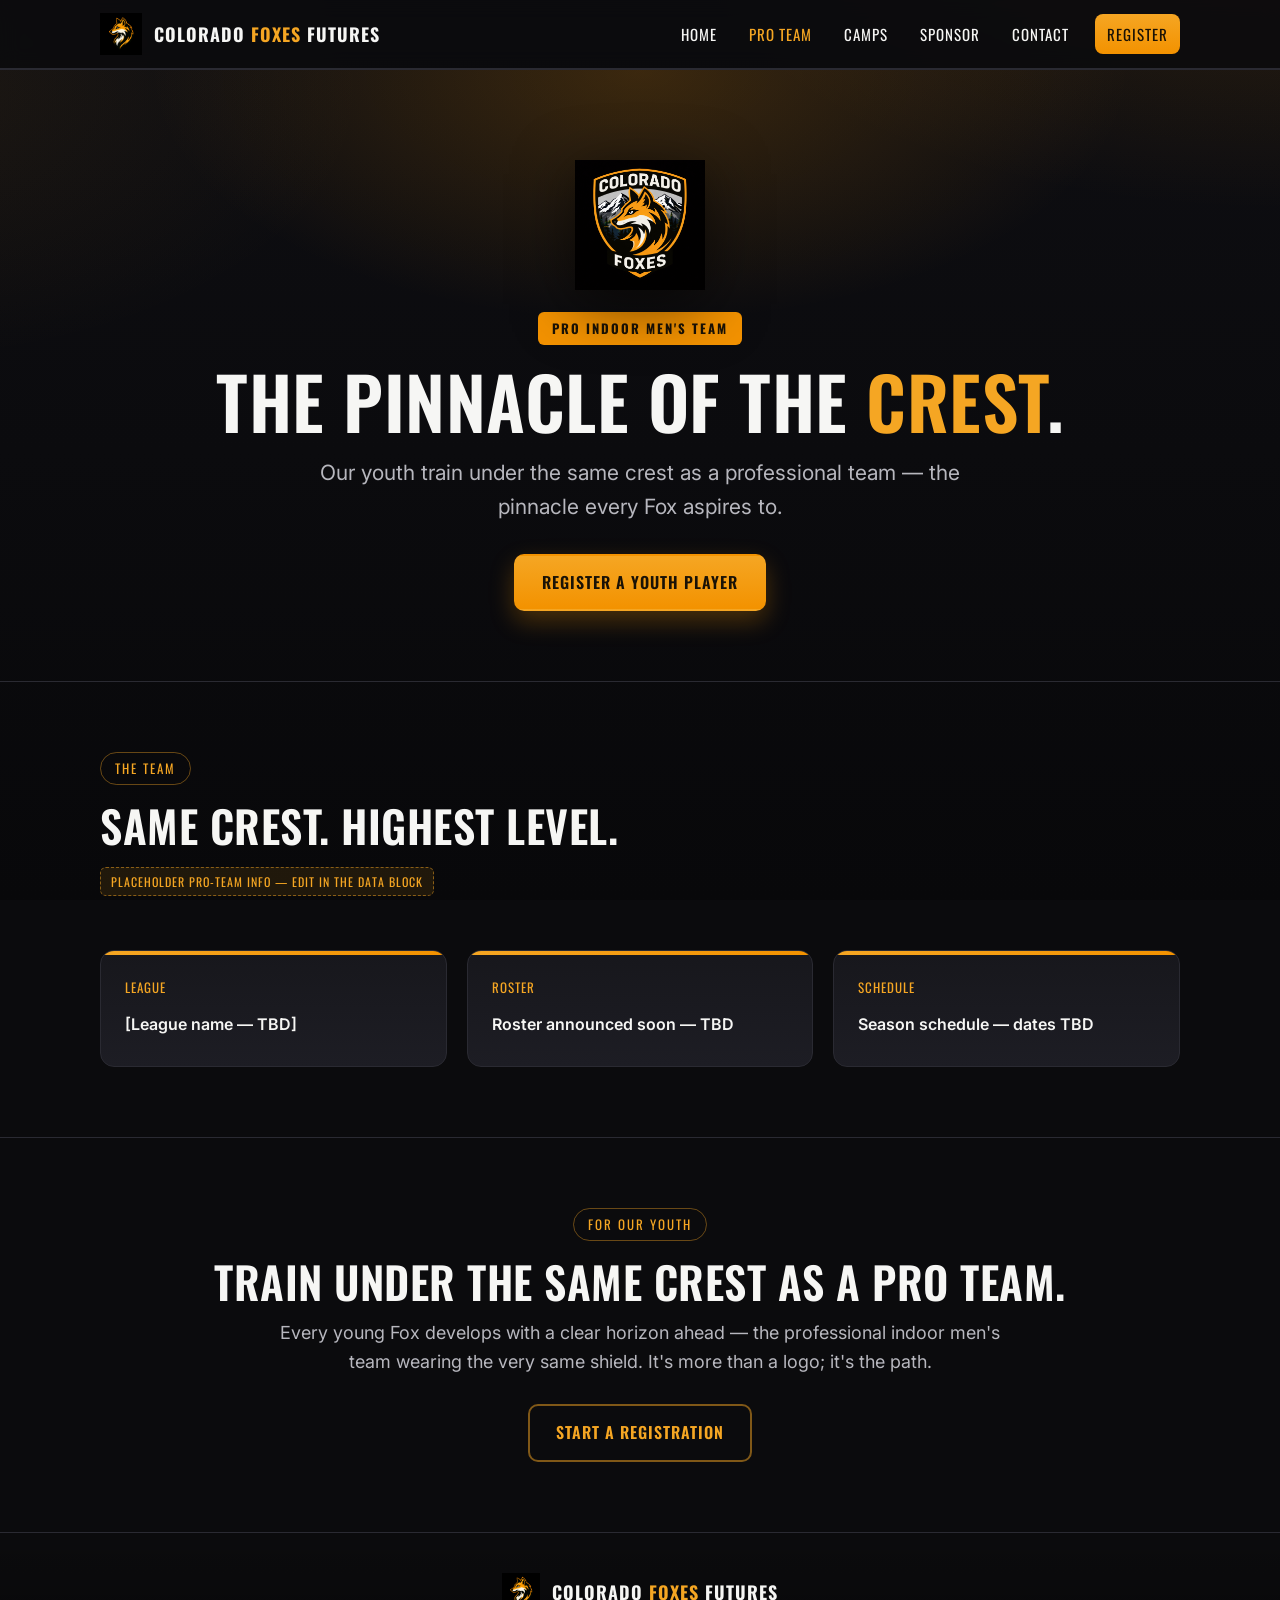
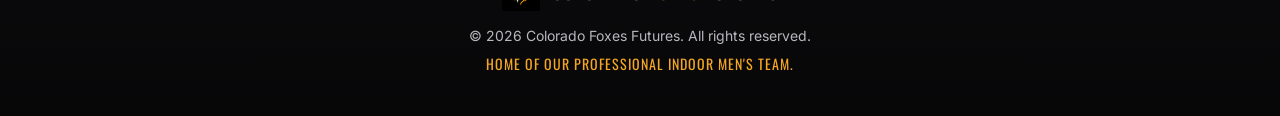
==== pro.html @ e1e017f7 "lots" ====
<!DOCTYPE html>
<html lang="en">
<head>
  <meta charset="UTF-8">
  <meta name="viewport" content="width=device-width, initial-scale=1.0">
  <title>Pro Indoor Team — Colorado Foxes Futures</title>
  <meta name="description" content="The Colorado Foxes professional indoor men's team — the pinnacle of the crest our youth players aspire to.">

  <link rel="preconnect" href="https://fonts.googleapis.com">
  <link rel="preconnect" href="https://fonts.gstatic.com" crossorigin>
  <link href="https://fonts.googleapis.com/css2?family=Oswald:wght@400;500;600;700&family=Inter:wght@400;500;600;700&display=swap" rel="stylesheet">

  <style>
    :root{
      --black:#0b0b0d; --near-black:#121216; --panel:#17171c; --panel-2:#1d1d24;
      --white:#f6f6f4; --muted:#b7b7be; --orange:#F5A623; --orange-deep:#F39200;
      --line:#2a2a32; --maxw:1120px; --radius:14px; --shadow:0 18px 50px rgba(0,0,0,.55);
    }
    *{box-sizing:border-box;}
    html{scroll-behavior:smooth;}
    body{
      margin:0;background:var(--black);color:var(--white);
      font-family:"Inter",system-ui,-apple-system,Segoe UI,Roboto,sans-serif;
      line-height:1.6;-webkit-font-smoothing:antialiased;
      background-image:
        radial-gradient(1000px 500px at 100% -10%, rgba(243,146,0,.14), transparent 60%),
        radial-gradient(900px 500px at -10% 10%, rgba(245,166,35,.07), transparent 55%),
        linear-gradient(180deg, #0e0e12, #08080a);
      background-attachment:fixed;
    }
    h1,h2,h3{font-family:"Oswald",Impact,sans-serif;font-weight:600;letter-spacing:.5px;
      line-height:1.05;text-transform:uppercase;margin:0;}
    a{color:var(--orange);text-decoration:none;}
    a:hover{text-decoration:underline;}
    img{max-width:100%;display:block;}
    .wrap{max-width:var(--maxw);margin:0 auto;padding:0 20px;}
    .eyebrow{display:inline-block;font-family:"Oswald",sans-serif;text-transform:uppercase;
      letter-spacing:2px;font-size:13px;color:var(--orange);border:1px solid rgba(245,166,35,.4);
      border-radius:999px;padding:5px 14px;margin-bottom:18px;}
    .lead{color:var(--muted);font-size:18px;max-width:760px;}
    .placeholder-note{display:inline-block;font-size:12px;letter-spacing:1px;text-transform:uppercase;
      color:var(--orange);background:rgba(245,166,35,.1);border:1px dashed rgba(245,166,35,.5);
      padding:4px 10px;border-radius:6px;margin-bottom:20px;font-family:"Oswald",sans-serif;}

    .btn{display:inline-block;cursor:pointer;font-family:"Oswald",sans-serif;text-transform:uppercase;
      letter-spacing:1px;font-weight:600;font-size:16px;padding:14px 26px;border-radius:10px;
      border:2px solid transparent;transition:transform .12s ease;}
    .btn-primary{background:linear-gradient(180deg,var(--orange),var(--orange-deep));color:#1a1206;
      box-shadow:0 10px 24px rgba(243,146,0,.28);}
    .btn-primary:hover{transform:translateY(-2px);text-decoration:none;}
    .btn-ghost{background:transparent;color:var(--orange);border:2px solid rgba(245,166,35,.5);}
    .btn-ghost:hover{background:rgba(245,166,35,.08);text-decoration:none;}

    /* NAV */
    header.nav{position:sticky;top:0;z-index:100;background:rgba(11,11,13,.86);
      backdrop-filter:blur(10px);border-bottom:1px solid var(--line);}
    .nav-inner{display:flex;align-items:center;justify-content:space-between;height:68px;}
    .brand{display:flex;align-items:center;gap:12px;min-width:0;}
    .brand img{height:42px;width:42px;object-fit:contain;}
    .brand .wordmark{font-family:"Oswald",sans-serif;text-transform:uppercase;font-weight:700;
      letter-spacing:1px;font-size:18px;color:var(--white);white-space:nowrap;}
    .brand .wordmark span{color:var(--orange);}
    nav.links{display:flex;align-items:center;gap:8px;}
    nav.links a{color:var(--white);font-family:"Oswald",sans-serif;text-transform:uppercase;
      letter-spacing:1px;font-size:15px;padding:8px 12px;border-radius:8px;}
    nav.links a:hover{color:var(--orange);text-decoration:none;background:rgba(255,255,255,.04);}
    nav.links a.active{color:var(--orange);}
    nav.links a.nav-cta{background:linear-gradient(180deg,var(--orange),var(--orange-deep));
      color:#1a1206;margin-left:6px;}
    nav.links a.nav-cta:hover{color:#1a1206;}
    .menu-btn{display:none;background:transparent;border:1px solid var(--line);color:var(--white);
      border-radius:8px;padding:8px 12px;cursor:pointer;font-size:20px;line-height:1;}
    @media (max-width:700px){
      nav.links{position:absolute;top:68px;left:0;right:0;flex-direction:column;align-items:stretch;
        gap:0;background:var(--near-black);border-bottom:1px solid var(--line);
        padding:8px 12px 16px;display:none;}
      nav.links.open{display:flex;}
      nav.links a{padding:14px 10px;border-bottom:1px solid var(--line);border-radius:0;}
      nav.links a.nav-cta{margin:10px 0 0;text-align:center;border-radius:8px;}
      .menu-btn{display:inline-block;}
      .brand .wordmark{font-size:16px;white-space:normal;}
    }

    /* HERO */
    .pro-hero{position:relative;text-align:center;padding:90px 0 70px;
      background-image:radial-gradient(700px 360px at 50% 0%, rgba(243,146,0,.2), transparent 70%);}
    .pro-hero .crest{width:130px;height:130px;object-fit:contain;margin:0 auto 22px;
      filter:drop-shadow(0 14px 30px rgba(0,0,0,.6));}
    .pro-flag{display:inline-block;background:var(--orange-deep);color:#1a1206;
      font-family:"Oswald",sans-serif;text-transform:uppercase;letter-spacing:2px;font-size:13px;
      font-weight:700;padding:6px 14px;border-radius:6px;margin-bottom:18px;}
    .pro-hero h1{font-size:clamp(36px,7vw,72px);}
    .pro-hero h1 .accent{color:var(--orange);}
    .pro-hero .tagline{color:var(--muted);font-size:clamp(17px,2.5vw,21px);max-width:680px;
      margin:18px auto 30px;}

    section{padding:70px 0;border-top:1px solid var(--line);}
    section h2{font-size:clamp(28px,5vw,44px);}

    .grid{display:grid;gap:20px;margin-top:34px;grid-template-columns:repeat(3,1fr);}
    @media (max-width:760px){.grid{grid-template-columns:1fr;}}
    .card{background:linear-gradient(180deg,var(--panel),var(--panel-2));border:1px solid var(--line);
      border-radius:var(--radius);padding:24px;position:relative;overflow:hidden;}
    .card::before{content:"";position:absolute;top:0;left:0;height:4px;width:100%;
      background:linear-gradient(90deg,var(--orange),var(--orange-deep));}
    .card .tag{display:inline-block;font-family:"Oswald",sans-serif;font-size:13px;letter-spacing:1px;
      text-transform:uppercase;color:var(--orange);margin-bottom:10px;}
    .card .meta{color:var(--white);font-weight:600;font-size:16px;margin:4px 0;}

    .aspire{text-align:center;}
    .aspire p{color:var(--muted);font-size:18px;max-width:740px;margin:14px auto 28px;}

    footer{border-top:1px solid var(--line);padding:40px 0;text-align:center;
      background:linear-gradient(180deg,transparent,rgba(0,0,0,.4));}
    footer .brand{justify-content:center;margin-bottom:14px;}
    footer .copy{color:var(--muted);font-size:14px;}
    footer .pro-line{color:var(--orange);font-size:14px;margin-top:6px;
      font-family:"Oswald",sans-serif;letter-spacing:1px;text-transform:uppercase;}
  </style>
</head>
<body>

  <!-- ============================== NAV ============================== -->
  <header class="nav">
    <div class="wrap nav-inner">
      <a class="brand" href="index.html" aria-label="Colorado Foxes Futures home">
        <img src="logo.png" alt="Colorado Foxes Futures logo">
        <span class="wordmark">Colorado <span>Foxes</span> Futures</span>
      </a>
      <button class="menu-btn" id="menuBtn" aria-label="Toggle menu" aria-expanded="false">&#9776;</button>
      <nav class="links" id="navLinks">
        <a href="index.html">Home</a>
        <a href="pro.html" class="active">Pro Team</a>
        <a href="index.html#camps">Camps</a>
        <a href="index.html#sponsors">Sponsor</a>
        <a href="index.html#contact">Contact</a>
        <a href="index.html#register" class="nav-cta">Register</a>
      </nav>
    </div>
  </header>

  <!-- ============================== HERO ============================== -->
  <section class="pro-hero">
    <div class="wrap">
      <img class="crest" src="logo2.png" alt="Colorado Foxes Futures crest — shield with mountains">
      <span class="pro-flag">Pro Indoor Men's Team</span>
      <h1 id="pro-name">The pinnacle of the <span class="accent">crest</span>.</h1>
      <p class="tagline" id="pro-tagline"></p>
      <a href="index.html#register" class="btn btn-primary">Register a Youth Player</a>
    </div>
  </section>

  <!-- ============================== PRO DETAILS ============================== -->
  <section>
    <div class="wrap">
      <span class="eyebrow">The Team</span>
      <h2>Same crest. Highest level.</h2>
      <div style="margin-top:18px;"><span class="placeholder-note">Placeholder pro-team info — edit in the data block</span></div>
      <div class="grid" id="pro-grid"></div>
    </div>
  </section>

  <!-- ============================== ASPIRATION ============================== -->
  <section class="aspire">
    <div class="wrap">
      <span class="eyebrow">For Our Youth</span>
      <h2>Train under the same crest as a pro team.</h2>
      <p>Every young Fox develops with a clear horizon ahead — the professional indoor men's team wearing the very same shield. It's more than a logo; it's the path.</p>
      <a href="index.html#register" class="btn btn-ghost">Start a Registration</a>
    </div>
  </section>

  <!-- ============================== FOOTER ============================== -->
  <footer>
    <div class="wrap">
      <div class="brand">
        <img src="logo.png" alt="Colorado Foxes Futures logo" style="height:38px;width:38px;object-fit:contain;">
        <span class="wordmark" style="font-family:Oswald,sans-serif;text-transform:uppercase;font-weight:700;letter-spacing:1px;color:var(--white);">Colorado <span style="color:var(--orange)">Foxes</span> Futures</span>
      </div>
      <div class="copy">© <span id="year"></span> Colorado Foxes Futures. All rights reserved.</div>
      <div class="pro-line">Home of our professional indoor men's team.</div>
    </div>
  </footer>

  <script>
  /* ================================================================
     ===== EDIT YOUR CONTENT HERE  (Pro Team page) =====
     Change the pro indoor men's team info here; the page renders from it.
     ================================================================ */
  const PRO = {
    name: "Colorado Foxes Pro Indoor",   // [Placeholder — edit me]
    tagline: "Our youth train under the same crest as a professional team — the pinnacle every Fox aspires to.",
    cards: [
      { label: "League",   value: "[League name — TBD]" },
      { label: "Roster",   value: "Roster announced soon — TBD" },
      { label: "Schedule", value: "Season schedule — dates TBD" }
    ]
  };
  /* ===== END EDIT YOUR CONTENT HERE ===== */

  (function(){
    document.getElementById("pro-tagline").textContent = PRO.tagline;
    document.getElementById("pro-grid").innerHTML = PRO.cards.map(c => `
      <div class="card">
        <span class="tag">${c.label}</span>
        <p class="meta">${c.value}</p>
      </div>
    `).join("");
    document.getElementById("year").textContent = new Date().getFullYear();

    // Mobile menu toggle
    const btn = document.getElementById("menuBtn");
    const links = document.getElementById("navLinks");
    btn.addEventListener("click", () => {
      const open = links.classList.toggle("open");
      btn.setAttribute("aria-expanded", open ? "true" : "false");
    });
    links.addEventListener("click", (e) => {
      if (e.target.tagName === "A") { links.classList.remove("open"); btn.setAttribute("aria-expanded","false"); }
    });
  })();
  </script>
</body>
</html>
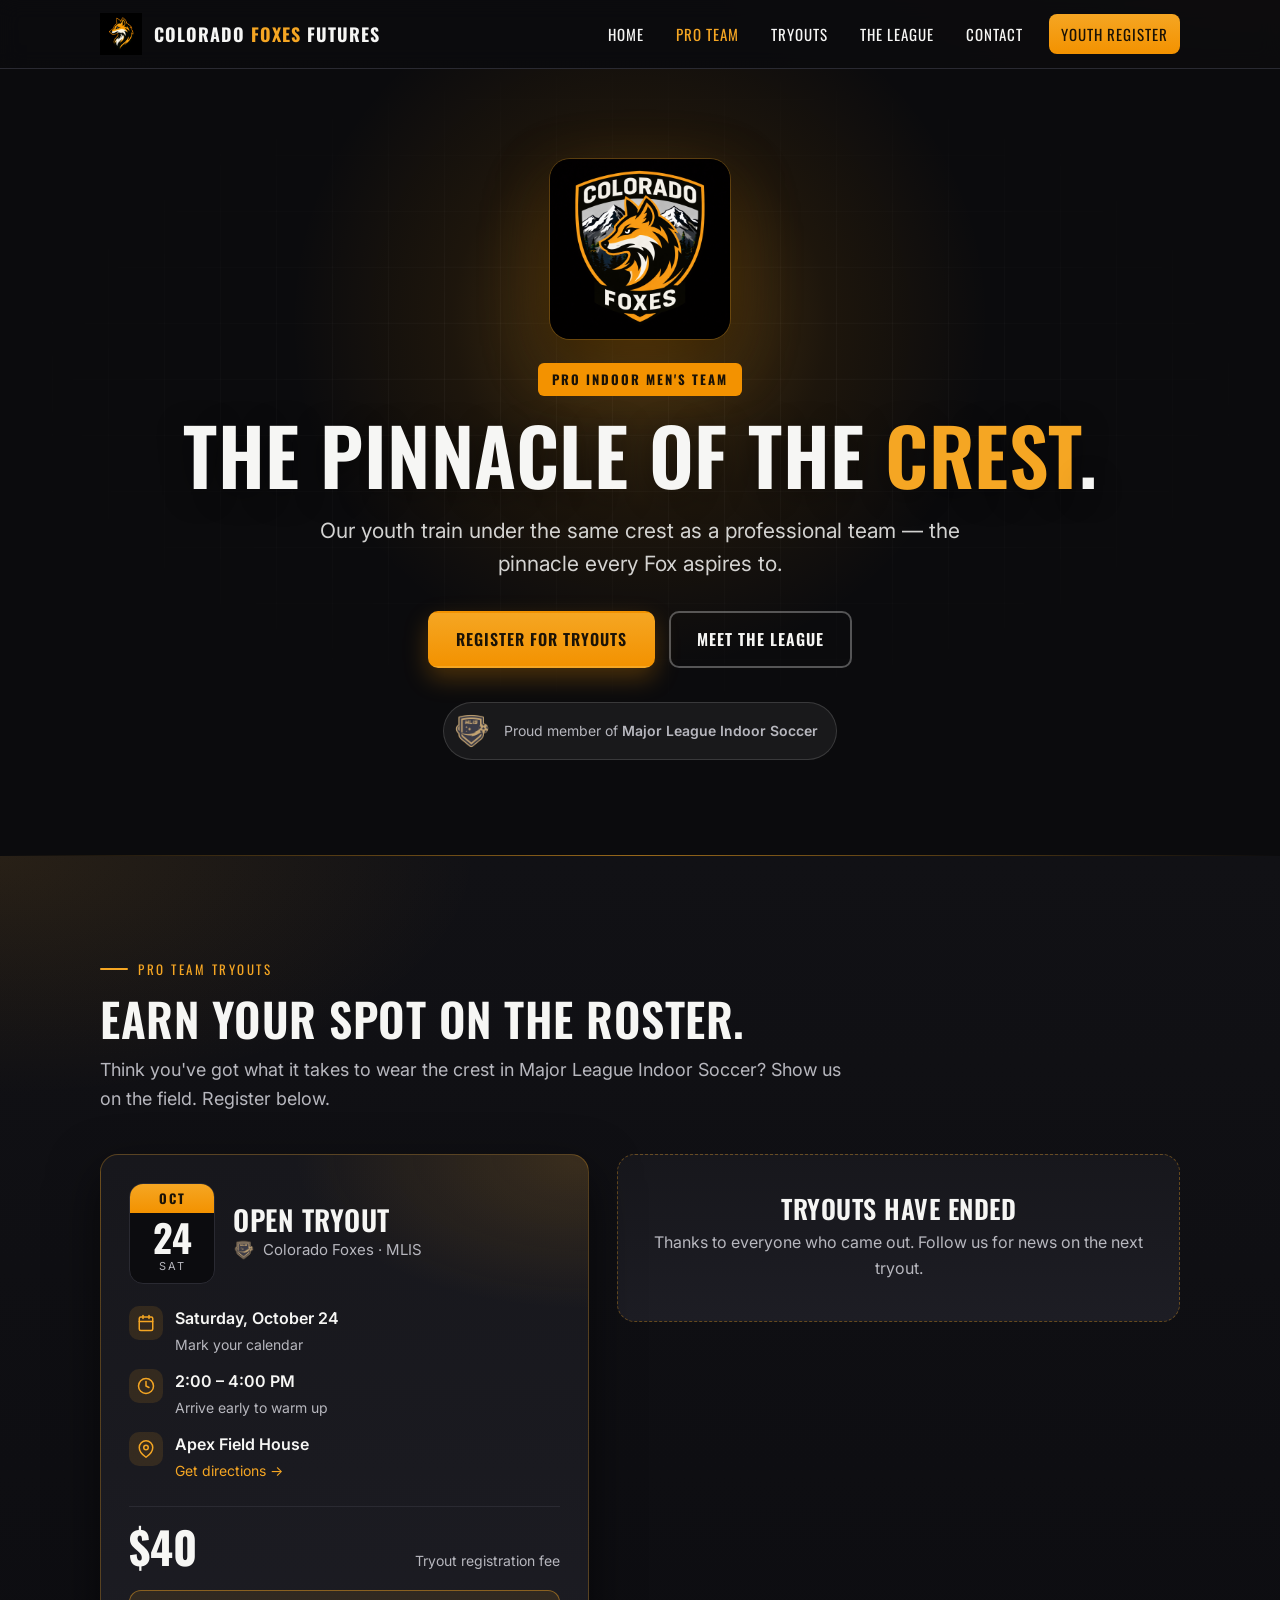
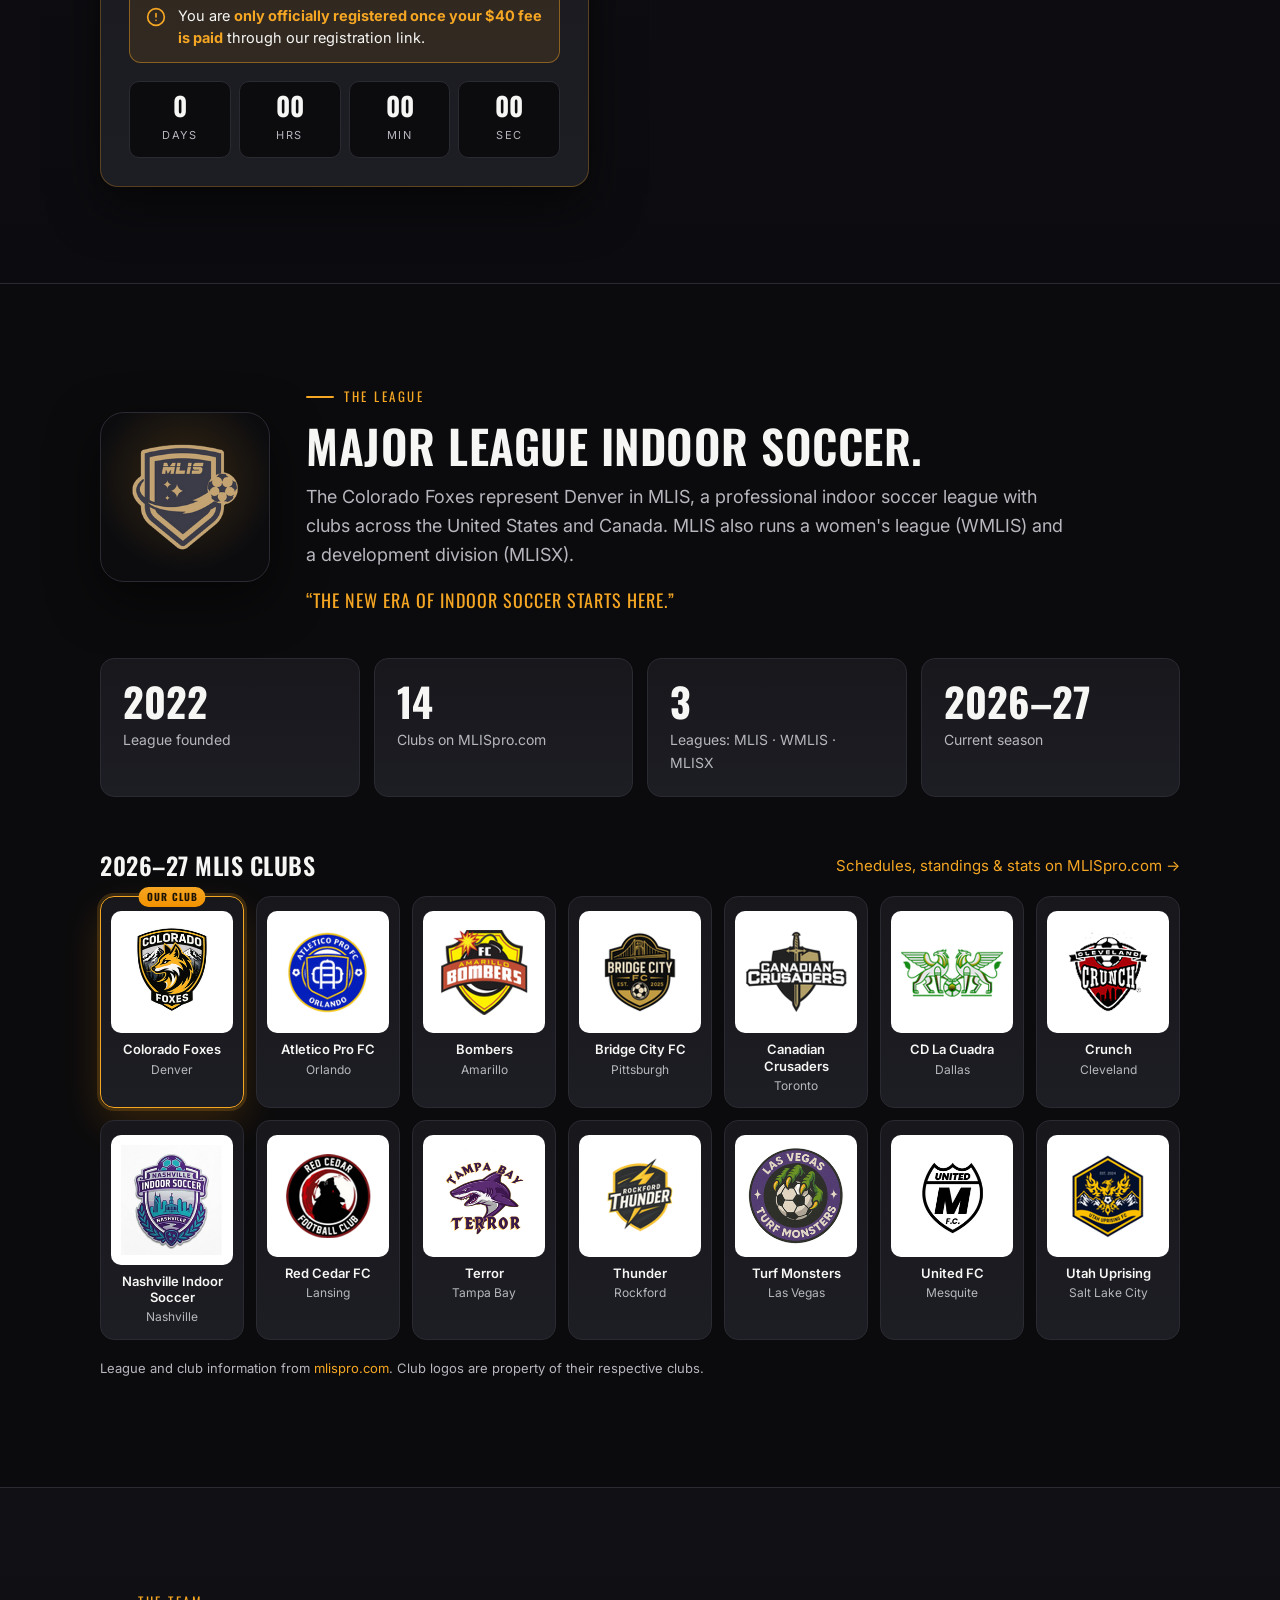
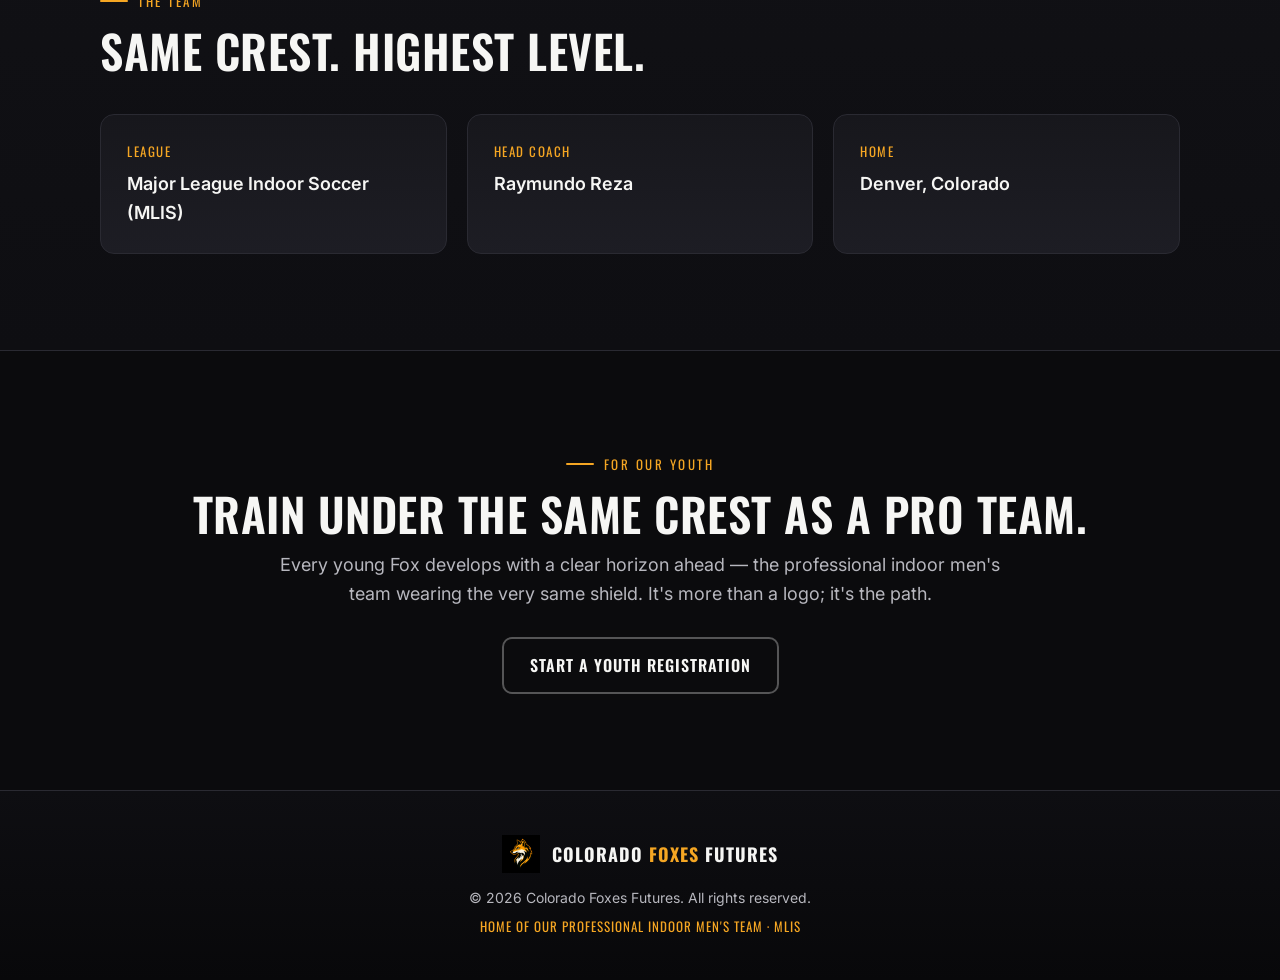
==== commit c30de2cc: "updates" ====
--- a/pro.html
+++ b/pro.html
@@ -4,11 +4,14 @@
   <meta charset="UTF-8">
   <meta name="viewport" content="width=device-width, initial-scale=1.0">
   <title>Pro Indoor Team — Colorado Foxes Futures</title>
-  <meta name="description" content="The Colorado Foxes professional indoor men's team — the pinnacle of the crest our youth players aspire to.">
+  <meta name="description" content="The Colorado Foxes professional indoor men's team, competing in Major League Indoor Soccer (MLIS). Register for pro team tryouts.">
 
   <link rel="preconnect" href="https://fonts.googleapis.com">
   <link rel="preconnect" href="https://fonts.gstatic.com" crossorigin>
   <link href="https://fonts.googleapis.com/css2?family=Oswald:wght@400;500;600;700&family=Inter:wght@400;500;600;700&display=swap" rel="stylesheet">
+
+  <!-- Lets the CSS know JS is on (scroll-in animations only hide content when it is) -->
+  <script>document.documentElement.classList.add("js");</script>
 
   <style>
     :root{
@@ -23,8 +26,7 @@
       font-family:"Inter",system-ui,-apple-system,Segoe UI,Roboto,sans-serif;
       line-height:1.6;-webkit-font-smoothing:antialiased;
       background-image:
-        radial-gradient(1000px 500px at 100% -10%, rgba(243,146,0,.14), transparent 60%),
-        radial-gradient(900px 500px at -10% 10%, rgba(245,166,35,.07), transparent 55%),
+        radial-gradient(1000px 500px at 100% -10%, rgba(243,146,0,.10), transparent 60%),
         linear-gradient(180deg, #0e0e12, #08080a);
       background-attachment:fixed;
     }
@@ -34,24 +36,38 @@
     a:hover{text-decoration:underline;}
     img{max-width:100%;display:block;}
     .wrap{max-width:var(--maxw);margin:0 auto;padding:0 20px;}
-    .eyebrow{display:inline-block;font-family:"Oswald",sans-serif;text-transform:uppercase;
-      letter-spacing:2px;font-size:13px;color:var(--orange);border:1px solid rgba(245,166,35,.4);
-      border-radius:999px;padding:5px 14px;margin-bottom:18px;}
-    .lead{color:var(--muted);font-size:18px;max-width:760px;}
-    .placeholder-note{display:inline-block;font-size:12px;letter-spacing:1px;text-transform:uppercase;
-      color:var(--orange);background:rgba(245,166,35,.1);border:1px dashed rgba(245,166,35,.5);
-      padding:4px 10px;border-radius:6px;margin-bottom:20px;font-family:"Oswald",sans-serif;}
+
+    /* Section label (short orange rule + small caps text) */
+    .eyebrow{display:inline-flex;align-items:center;gap:10px;font-family:"Oswald",sans-serif;
+      text-transform:uppercase;letter-spacing:2.5px;font-size:13px;color:var(--orange);margin-bottom:14px;}
+    .eyebrow::before{content:"";width:28px;height:2px;border-radius:2px;background:var(--orange);}
+    .lead{color:var(--muted);font-size:18px;max-width:760px;margin:14px 0 0;}
 
     .btn{display:inline-block;cursor:pointer;font-family:"Oswald",sans-serif;text-transform:uppercase;
       letter-spacing:1px;font-weight:600;font-size:16px;padding:14px 26px;border-radius:10px;
-      border:2px solid transparent;transition:transform .12s ease;}
+      border:2px solid transparent;transition:transform .12s ease, background .15s ease;text-align:center;}
     .btn-primary{background:linear-gradient(180deg,var(--orange),var(--orange-deep));color:#1a1206;
       box-shadow:0 10px 24px rgba(243,146,0,.28);}
     .btn-primary:hover{transform:translateY(-2px);text-decoration:none;}
-    .btn-ghost{background:transparent;color:var(--orange);border:2px solid rgba(245,166,35,.5);}
-    .btn-ghost:hover{background:rgba(245,166,35,.08);text-decoration:none;}
-
-    /* NAV */
+    .btn-ghost{background:transparent;color:var(--white);border:2px solid rgba(255,255,255,.3);}
+    .btn-ghost:hover{background:rgba(255,255,255,.06);text-decoration:none;}
+
+    section{padding:96px 0;}
+    section h2{font-size:clamp(28px,5vw,46px);}
+    .section-alt{background:linear-gradient(180deg,#111115,#0e0e12);
+      border-top:1px solid var(--line);border-bottom:1px solid var(--line);}
+
+    /* Scroll-in reveal */
+    .js .reveal{opacity:0;transform:translateY(26px);transition:opacity .7s ease, transform .7s ease;}
+    .js .reveal.in{opacity:1;transform:none;}
+    @media (prefers-reduced-motion:reduce){
+      .js .reveal{opacity:1;transform:none;transition:none;}
+      html{scroll-behavior:auto;}
+    }
+
+    /* ============================================================
+       NAV
+       ============================================================ */
     header.nav{position:sticky;top:0;z-index:100;background:rgba(11,11,13,.86);
       backdrop-filter:blur(10px);border-bottom:1px solid var(--line);}
     .nav-inner{display:flex;align-items:center;justify-content:space-between;height:68px;}
@@ -70,7 +86,7 @@
     nav.links a.nav-cta:hover{color:#1a1206;}
     .menu-btn{display:none;background:transparent;border:1px solid var(--line);color:var(--white);
       border-radius:8px;padding:8px 12px;cursor:pointer;font-size:20px;line-height:1;}
-    @media (max-width:700px){
+    @media (max-width:880px){
       nav.links{position:absolute;top:68px;left:0;right:0;flex-direction:column;align-items:stretch;
         gap:0;background:var(--near-black);border-bottom:1px solid var(--line);
         padding:8px 12px 16px;display:none;}
@@ -81,41 +97,275 @@
       .brand .wordmark{font-size:16px;white-space:normal;}
     }
 
-    /* HERO */
-    .pro-hero{position:relative;text-align:center;padding:90px 0 70px;
-      background-image:radial-gradient(700px 360px at 50% 0%, rgba(243,146,0,.2), transparent 70%);}
-    .pro-hero .crest{width:130px;height:130px;object-fit:contain;margin:0 auto 22px;
-      filter:drop-shadow(0 14px 30px rgba(0,0,0,.6));}
+    /* ============================================================
+       HERO (black, crest + glow, MLIS badge)
+       ============================================================ */
+    .pro-hero{position:relative;overflow:hidden;text-align:center;padding:90px 0 96px;background:var(--black);}
+    .pro-hero::before{
+      content:"";position:absolute;inset:0;pointer-events:none;
+      background-image:
+        linear-gradient(rgba(255,255,255,.035) 1px, transparent 1px),
+        linear-gradient(90deg, rgba(255,255,255,.035) 1px, transparent 1px);
+      background-size:56px 56px;background-position:center;
+      -webkit-mask-image:radial-gradient(ellipse 70% 60% at 50% 40%, #000 20%, transparent 75%);
+              mask-image:radial-gradient(ellipse 70% 60% at 50% 40%, #000 20%, transparent 75%);
+    }
+    .pro-hero::after{
+      content:"";position:absolute;left:0;right:0;bottom:0;height:1px;
+      background:linear-gradient(90deg,transparent,rgba(245,166,35,.6),transparent);
+    }
+    .pro-hero .glow{
+      position:absolute;left:50%;top:32%;width:min(760px,120vw);aspect-ratio:1;transform:translate(-50%,-50%);
+      background:radial-gradient(circle, rgba(245,166,35,.28) 0%, rgba(243,146,0,.08) 35%, transparent 65%);
+      pointer-events:none;animation:glow 6s ease-in-out infinite;
+    }
+    @keyframes glow{0%,100%{opacity:.75;}50%{opacity:1;}}
+    .pro-hero .wrap{position:relative;z-index:1;}
+    .pro-hero .crest{
+      width:clamp(130px,18vw,180px);height:auto;margin:0 auto 24px;border-radius:20px;
+      box-shadow:0 0 0 1px rgba(245,166,35,.25), 0 24px 70px rgba(243,146,0,.25), 0 20px 50px rgba(0,0,0,.7);
+      animation:float 7s ease-in-out infinite;
+    }
+    @keyframes float{0%,100%{transform:translateY(0);}50%{transform:translateY(-8px);}}
     .pro-flag{display:inline-block;background:var(--orange-deep);color:#1a1206;
       font-family:"Oswald",sans-serif;text-transform:uppercase;letter-spacing:2px;font-size:13px;
       font-weight:700;padding:6px 14px;border-radius:6px;margin-bottom:18px;}
-    .pro-hero h1{font-size:clamp(36px,7vw,72px);}
+    .pro-hero h1{font-size:clamp(38px,7vw,78px);text-shadow:0 6px 30px rgba(0,0,0,.45);}
     .pro-hero h1 .accent{color:var(--orange);}
-    .pro-hero .tagline{color:var(--muted);font-size:clamp(17px,2.5vw,21px);max-width:680px;
-      margin:18px auto 30px;}
-
-    section{padding:70px 0;border-top:1px solid var(--line);}
-    section h2{font-size:clamp(28px,5vw,44px);}
-
-    .grid{display:grid;gap:20px;margin-top:34px;grid-template-columns:repeat(3,1fr);}
+    .pro-hero .tagline{color:rgba(246,246,244,.85);font-size:clamp(17px,2.5vw,21px);max-width:680px;margin:18px auto 30px;}
+    .hero-cta{display:flex;gap:14px;justify-content:center;flex-wrap:wrap;}
+    .league-badge{
+      display:inline-flex;align-items:center;gap:12px;margin-top:34px;
+      padding:8px 18px 8px 8px;border-radius:999px;
+      background:rgba(255,255,255,.06);border:1px solid rgba(255,255,255,.14);color:var(--white);font-size:14px;
+    }
+    .league-badge:hover{text-decoration:none;border-color:rgba(245,166,35,.5);}
+    .league-badge img{width:40px;height:40px;object-fit:contain;}
+    .league-badge b{font-weight:600;}
+    .league-badge span{color:var(--muted);}
+    @media (prefers-reduced-motion:reduce){.pro-hero .glow,.pro-hero .crest{animation:none;}}
+
+    /* ============================================================
+       PRO TEAM TRYOUTS
+       ============================================================ */
+    #tryouts{
+      position:relative;overflow:hidden;
+      background:
+        radial-gradient(800px 400px at 0% 0%, rgba(245,166,35,.10), transparent 60%),
+        linear-gradient(180deg,#111115,#0c0c10);
+      border-bottom:1px solid var(--line);
+    }
+    .tryout-grid{display:grid;grid-template-columns:1fr 1.15fr;gap:28px;margin-top:40px;align-items:start;}
+    @media (max-width:900px){.tryout-grid{grid-template-columns:1fr;}}
+
+    /* Event info panel */
+    .event{
+      position:sticky;top:92px;
+      border-radius:18px;border:1px solid rgba(245,166,35,.28);padding:28px;
+      background:
+        radial-gradient(420px 220px at 100% 0%, rgba(245,166,35,.16), transparent 70%),
+        linear-gradient(180deg,var(--panel),var(--panel-2));
+      box-shadow:var(--shadow);
+    }
+    @media (max-width:900px){.event{position:static;}}
+    .event-top{display:flex;gap:18px;align-items:center;margin-bottom:22px;}
+    .date-tile{flex:0 0 auto;width:86px;border-radius:14px;overflow:hidden;text-align:center;
+      background:#0c0c0f;border:1px solid var(--line);}
+    .date-tile .m{display:block;background:linear-gradient(180deg,var(--orange),var(--orange-deep));color:#1a1206;
+      font-family:"Oswald",sans-serif;font-weight:700;letter-spacing:2px;font-size:13px;padding:4px 0;}
+    .date-tile .d{display:block;font-family:"Oswald",sans-serif;font-weight:700;font-size:38px;line-height:1.1;padding-top:4px;}
+    .date-tile .w{display:block;font-size:11px;color:var(--muted);letter-spacing:2px;text-transform:uppercase;padding-bottom:7px;}
+    .event-top h3{font-size:28px;}
+    .event-top p{margin:4px 0 0;color:var(--muted);font-size:15px;display:flex;align-items:center;gap:8px;}
+    .event-top p img{width:22px;height:22px;object-fit:contain;}
+    .event-list{list-style:none;margin:0;padding:0;display:grid;gap:12px;}
+    .event-list li{display:flex;gap:12px;align-items:flex-start;font-size:16px;}
+    .event-list .ic{flex:0 0 auto;width:34px;height:34px;border-radius:10px;display:flex;align-items:center;justify-content:center;
+      background:rgba(245,166,35,.12);color:var(--orange);}
+    .ic svg, .notice svg{width:18px;height:18px;fill:none;stroke:currentColor;stroke-width:2;stroke-linecap:round;stroke-linejoin:round;}
+    .event-list b{display:block;color:var(--white);font-weight:600;}
+    .event-list span{color:var(--muted);font-size:14px;}
+    .event-list a{font-size:14px;}
+    .event-price{display:flex;align-items:baseline;justify-content:space-between;gap:10px;
+      margin:22px 0 0;padding:18px 0 0;border-top:1px solid var(--line);}
+    .event-price .amt{font-family:"Oswald",sans-serif;font-weight:700;font-size:44px;line-height:1;}
+    .event-price small{color:var(--muted);font-size:14px;}
+
+    /* "Only registered once paid" notice */
+    .notice{
+      display:flex;gap:12px;align-items:flex-start;margin-top:18px;
+      padding:14px 16px;border-radius:12px;font-size:14.5px;line-height:1.5;color:var(--white);
+      background:rgba(245,166,35,.10);border:1px solid rgba(245,166,35,.45);
+    }
+    .notice svg{flex:0 0 auto;color:var(--orange);margin-top:2px;width:20px;height:20px;}
+    .notice b{color:var(--orange);}
+
+    /* Countdown */
+    .countdown{display:grid;grid-template-columns:repeat(4,1fr);gap:8px;margin-top:18px;}
+    .countdown div{text-align:center;padding:10px 4px;border-radius:10px;background:#0c0c0f;border:1px solid var(--line);}
+    .countdown b{display:block;font-family:"Oswald",sans-serif;font-size:26px;line-height:1.1;font-variant-numeric:tabular-nums;}
+    .countdown span{font-size:11px;letter-spacing:1.5px;text-transform:uppercase;color:var(--muted);}
+
+    /* Form panel */
+    .form-wrap{background:linear-gradient(180deg,var(--panel),var(--panel-2));
+      border:1px solid var(--line);border-radius:18px;padding:30px;box-shadow:var(--shadow);}
+    .form-wrap h3{font-size:24px;margin-bottom:14px;}
+    .steps{display:grid;grid-template-columns:1fr 1fr;gap:10px;margin:0 0 24px;padding:0;list-style:none;}
+    .steps li{display:flex;gap:10px;align-items:center;padding:10px 12px;border-radius:12px;
+      background:#0c0c0f;border:1px solid var(--line);font-size:14px;color:var(--muted);line-height:1.35;}
+    .steps li b{color:var(--white);display:block;font-weight:600;}
+    .steps .n{flex:0 0 auto;width:28px;height:28px;border-radius:50%;display:flex;align-items:center;justify-content:center;
+      font-family:"Oswald",sans-serif;font-weight:700;font-size:14px;color:#1a1206;
+      background:linear-gradient(180deg,var(--orange),var(--orange-deep));}
+    @media (max-width:460px){.steps{grid-template-columns:1fr;}}
+    .field{margin-bottom:18px;}
+    .field label{display:block;font-weight:600;font-size:14px;color:var(--white);margin-bottom:7px;}
+    .field .req{color:var(--orange);}
+    .field input,.field select,.field textarea{width:100%;background:#0c0c0f;color:var(--white);
+      border:1px solid var(--line);border-radius:10px;padding:13px 14px;font-size:16px;font-family:inherit;}
+    .field input:focus,.field select:focus,.field textarea:focus{outline:none;border-color:var(--orange);box-shadow:0 0 0 3px rgba(245,166,35,.18);}
+    .field textarea{min-height:100px;resize:vertical;}
+    .row{display:grid;grid-template-columns:1fr 1fr;gap:18px;}
+    @media (max-width:560px){.row{grid-template-columns:1fr;}}
+    .form-note{color:var(--muted);font-size:14px;margin-top:10px;}
+
+    /* Position picker (pill radios) */
+    .pills{display:flex;flex-wrap:wrap;gap:8px;}
+    .pill{position:relative;cursor:pointer;}
+    .pill input{position:absolute;inset:0;opacity:0;margin:0;cursor:pointer;}
+    .pill span{display:block;padding:10px 16px;border-radius:999px;font-size:15px;font-weight:500;
+      background:#0c0c0f;border:1px solid var(--line);color:var(--muted);
+      transition:border-color .15s ease, color .15s ease, background .15s ease;}
+    .pill:hover span{border-color:rgba(245,166,35,.5);color:var(--white);}
+    .pill input:checked + span{border-color:var(--orange);background:rgba(245,166,35,.12);color:var(--white);}
+    .pill input:focus-visible + span{box-shadow:0 0 0 3px rgba(245,166,35,.25);}
+
+    /* Liability waiver */
+    .waiver-box{max-height:170px;overflow-y:auto;-webkit-overflow-scrolling:touch;
+      background:#0c0c0f;border:1px solid var(--line);border-radius:10px;
+      padding:14px 16px;margin-bottom:14px;font-size:13.5px;line-height:1.6;color:var(--muted);}
+    .waiver-box h4{font-family:"Oswald",sans-serif;text-transform:uppercase;letter-spacing:1px;
+      color:var(--white);font-size:15px;margin:0 0 8px;}
+    .waiver-box p{margin:0 0 10px;}
+    .waiver-box p:last-child{margin-bottom:0;}
+    .waiver-box strong{color:var(--white);}
+    .waiver-check{display:flex;align-items:flex-start;gap:10px;}
+    .waiver-check input{width:20px;height:20px;margin:2px 0 0;flex:0 0 auto;cursor:pointer;accent-color:var(--orange);}
+    .waiver-check label{font-weight:400;font-size:14px;line-height:1.5;color:var(--white);margin:0;cursor:pointer;}
+
+    /* Tryouts closed state (after the event) */
+    .tryout-closed{text-align:center;padding:40px 24px;border-radius:18px;border:1px dashed rgba(245,166,35,.35);
+      background:linear-gradient(180deg,var(--panel),var(--panel-2));}
+    .tryout-closed h3{font-size:26px;margin-bottom:8px;}
+    .tryout-closed p{color:var(--muted);margin:0;}
+
+    /* ============================================================
+       THE LEAGUE (MLIS)
+       ============================================================ */
+    .league-head{display:grid;grid-template-columns:auto 1fr;gap:36px;align-items:center;}
+    @media (max-width:760px){.league-head{grid-template-columns:1fr;gap:20px;}}
+    .league-logo{
+      width:170px;height:170px;border-radius:24px;display:flex;align-items:center;justify-content:center;
+      background:radial-gradient(circle at 50% 40%, rgba(245,166,35,.18), transparent 70%), #0c0c0f;
+      border:1px solid var(--line);box-shadow:var(--shadow);
+    }
+    .league-logo img{width:130px;height:130px;object-fit:contain;}
+    .league-quote{font-family:"Oswald",sans-serif;text-transform:uppercase;color:var(--orange);
+      letter-spacing:1px;font-size:18px;margin-top:16px;}
+    .stats{display:grid;grid-template-columns:repeat(4,1fr);gap:14px;margin-top:44px;}
+    @media (max-width:760px){.stats{grid-template-columns:repeat(2,1fr);}}
+    .stat{padding:22px;border-radius:var(--radius);border:1px solid var(--line);
+      background:linear-gradient(180deg,var(--panel),var(--panel-2));}
+    .stat b{display:block;font-family:"Oswald",sans-serif;font-weight:700;font-size:40px;line-height:1;color:var(--white);}
+    .stat span{display:block;margin-top:8px;color:var(--muted);font-size:14px;}
+
+    .clubs-title{display:flex;justify-content:space-between;align-items:flex-end;gap:16px;flex-wrap:wrap;margin:56px 0 18px;}
+    .clubs-title h3{font-size:24px;}
+    .clubs-title a{font-size:15px;}
+    .clubs{display:grid;grid-template-columns:repeat(7,1fr);gap:12px;}
+    @media (max-width:1000px){.clubs{grid-template-columns:repeat(5,1fr);}}
+    @media (max-width:700px){.clubs{grid-template-columns:repeat(3,1fr);}}
+    @media (max-width:420px){.clubs{grid-template-columns:repeat(2,1fr);}}
+    .club{
+      position:relative;display:flex;flex-direction:column;align-items:center;text-align:center;gap:8px;
+      padding:14px 10px 12px;border-radius:14px;border:1px solid var(--line);
+      background:linear-gradient(180deg,var(--panel),var(--panel-2));
+      transition:transform .2s ease, border-color .2s ease;
+    }
+    .club:hover{transform:translateY(-3px);border-color:rgba(255,255,255,.2);}
+    .club .logo{width:100%;aspect-ratio:1;border-radius:10px;background:#fff;display:flex;align-items:center;justify-content:center;padding:10px;}
+    .club .logo img{width:100%;height:100%;object-fit:contain;}
+    .club b{font-size:13px;font-weight:600;line-height:1.25;color:var(--white);}
+    .club span{font-size:12px;color:var(--muted);margin-top:-6px;}
+    .club.us{border-color:var(--orange);box-shadow:0 0 0 3px rgba(245,166,35,.18), 0 16px 40px rgba(243,146,0,.18);}
+    .club.us::after{
+      content:"Our club";position:absolute;top:-10px;left:50%;transform:translateX(-50%);
+      font-family:"Oswald",sans-serif;text-transform:uppercase;letter-spacing:1px;font-size:10px;font-weight:700;
+      color:#1a1206;background:linear-gradient(180deg,var(--orange),var(--orange-deep));padding:2px 8px;border-radius:999px;white-space:nowrap;
+    }
+    .league-source{color:var(--muted);font-size:13px;margin-top:18px;}
+
+    /* ============================================================
+       THE TEAM
+       ============================================================ */
+    .grid{display:grid;gap:20px;margin-top:40px;grid-template-columns:repeat(3,1fr);}
     @media (max-width:760px){.grid{grid-template-columns:1fr;}}
     .card{background:linear-gradient(180deg,var(--panel),var(--panel-2));border:1px solid var(--line);
-      border-radius:var(--radius);padding:24px;position:relative;overflow:hidden;}
-    .card::before{content:"";position:absolute;top:0;left:0;height:4px;width:100%;
-      background:linear-gradient(90deg,var(--orange),var(--orange-deep));}
-    .card .tag{display:inline-block;font-family:"Oswald",sans-serif;font-size:13px;letter-spacing:1px;
-      text-transform:uppercase;color:var(--orange);margin-bottom:10px;}
-    .card .meta{color:var(--white);font-weight:600;font-size:16px;margin:4px 0;}
+      border-radius:var(--radius);padding:26px;}
+    .card .tag{display:block;font-family:"Oswald",sans-serif;font-size:13px;letter-spacing:1.5px;
+      text-transform:uppercase;color:var(--orange);margin-bottom:8px;}
+    .card .meta{color:var(--white);font-weight:600;font-size:18px;margin:0;}
 
     .aspire{text-align:center;}
+    .aspire .eyebrow{justify-content:center;}
     .aspire p{color:var(--muted);font-size:18px;max-width:740px;margin:14px auto 28px;}
 
-    footer{border-top:1px solid var(--line);padding:40px 0;text-align:center;
-      background:linear-gradient(180deg,transparent,rgba(0,0,0,.4));}
+    /* ============================================================
+       PAY-TO-FINISH MODAL
+       ============================================================ */
+    .modal-overlay{position:fixed;inset:0;z-index:200;display:none;align-items:center;justify-content:center;
+      padding:20px;overflow-y:auto;background:rgba(0,0,0,.72);backdrop-filter:blur(4px);}
+    .modal-overlay.open{display:flex;}
+    .modal{background:linear-gradient(180deg,var(--panel),var(--panel-2));border:1px solid var(--line);
+      border-top:4px solid var(--orange);border-radius:var(--radius);max-width:460px;width:100%;margin:auto;
+      padding:32px 28px;text-align:center;box-shadow:var(--shadow);position:relative;}
+    .modal .step-tag{display:inline-block;font-family:"Oswald",sans-serif;text-transform:uppercase;letter-spacing:2px;
+      font-size:12px;color:var(--orange);margin-bottom:8px;}
+    .modal h3{font-size:28px;margin-bottom:12px;}
+    .modal p{color:var(--muted);font-size:16px;margin:0 0 18px;}
+    .modal .notice{text-align:left;margin:0 0 18px;}
+    .modal .modal-actions{display:flex;flex-direction:column;gap:10px;}
+    .modal .modal-actions .btn{width:100%;}
+    .modal .modal-close{position:absolute;top:8px;right:14px;background:transparent;border:none;
+      color:var(--muted);font-size:28px;cursor:pointer;line-height:1;}
+    .modal .modal-close:hover{color:var(--white);}
+    .modal .later{background:transparent;border:none;color:var(--muted);cursor:pointer;
+      font-size:13px;padding:8px;margin-top:4px;}
+    .modal .later:hover{color:var(--orange);text-decoration:underline;}
+    .modal .done-check{width:66px;height:66px;border-radius:50%;margin:0 auto 16px;
+      display:flex;align-items:center;justify-content:center;font-size:36px;font-weight:700;color:#1a1206;
+      background:linear-gradient(180deg,var(--orange),var(--orange-deep));box-shadow:0 10px 24px rgba(243,146,0,.3);}
+
+    /* ============================================================
+       FOOTER
+       ============================================================ */
+    footer{border-top:1px solid var(--line);padding:44px 0;text-align:center;
+      background:linear-gradient(180deg,#0e0e12,#08080a);}
     footer .brand{justify-content:center;margin-bottom:14px;}
     footer .copy{color:var(--muted);font-size:14px;}
-    footer .pro-line{color:var(--orange);font-size:14px;margin-top:6px;
+    footer .pro-line{color:var(--orange);font-size:13px;margin-top:6px;
       font-family:"Oswald",sans-serif;letter-spacing:1px;text-transform:uppercase;}
+
+    /* Mobile refinements */
+    @media (max-width:600px){
+      section{padding:64px 0;}
+      .pro-hero{padding:60px 0 64px;}
+      .event, .form-wrap{padding:22px 18px;}
+      .modal{padding:26px 20px;}
+      .league-logo{width:130px;height:130px;}
+      .league-logo img{width:100px;height:100px;}
+      .stat b{font-size:32px;}
+    }
   </style>
 </head>
 <body>
@@ -131,54 +381,260 @@
       <nav class="links" id="navLinks">
         <a href="index.html">Home</a>
         <a href="pro.html" class="active">Pro Team</a>
-        <a href="index.html#camps">Camps</a>
-        <a href="index.html#sponsors">Sponsor</a>
+        <a href="#tryouts">Tryouts</a>
+        <a href="#league">The League</a>
         <a href="index.html#contact">Contact</a>
-        <a href="index.html#register" class="nav-cta">Register</a>
+        <a href="index.html#register" class="nav-cta">Youth Register</a>
       </nav>
     </div>
   </header>
 
   <!-- ============================== HERO ============================== -->
   <section class="pro-hero">
+    <div class="glow" aria-hidden="true"></div>
     <div class="wrap">
-      <img class="crest" src="logo2.png" alt="Colorado Foxes Futures crest — shield with mountains">
+      <img class="crest" src="logo2.png" alt="Colorado Foxes crest — shield with mountains">
       <span class="pro-flag">Pro Indoor Men's Team</span>
-      <h1 id="pro-name">The pinnacle of the <span class="accent">crest</span>.</h1>
+      <h1>The pinnacle of the <span class="accent">crest</span>.</h1>
       <p class="tagline" id="pro-tagline"></p>
-      <a href="index.html#register" class="btn btn-primary">Register a Youth Player</a>
+      <div class="hero-cta">
+        <a href="#tryouts" class="btn btn-primary">Register for Tryouts</a>
+        <a href="#league" class="btn btn-ghost">Meet the League</a>
+      </div>
+      <a class="league-badge" href="#league">
+        <img src="mlis/mlis-league.png" alt="">
+        <span>Proud member of <b>Major League Indoor Soccer</b></span>
+      </a>
     </div>
   </section>
 
-  <!-- ============================== PRO DETAILS ============================== -->
-  <section>
+  <!-- ============================== PRO TEAM TRYOUTS ============================== -->
+  <section id="tryouts">
     <div class="wrap">
-      <span class="eyebrow">The Team</span>
-      <h2>Same crest. Highest level.</h2>
-      <div style="margin-top:18px;"><span class="placeholder-note">Placeholder pro-team info — edit in the data block</span></div>
-      <div class="grid" id="pro-grid"></div>
+      <div class="reveal">
+        <span class="eyebrow">Pro Team Tryouts</span>
+        <h2>Earn your spot on the roster.</h2>
+        <p class="lead">Think you've got what it takes to wear the crest in Major League Indoor Soccer? Show us on the field. Register below.</p>
+      </div>
+
+      <div class="tryout-grid">
+        <!-- Event details (filled from TRYOUT in the data block) -->
+        <aside class="event reveal" aria-label="Tryout details">
+          <div class="event-top">
+            <div class="date-tile" aria-hidden="true">
+              <span class="m" id="t-month"></span>
+              <span class="d" id="t-day"></span>
+              <span class="w" id="t-weekday"></span>
+            </div>
+            <div>
+              <h3>Open Tryout</h3>
+              <p><img src="mlis/mlis-league.png" alt="">Colorado Foxes · MLIS</p>
+            </div>
+          </div>
+          <ul class="event-list">
+            <li>
+              <span class="ic"><svg viewBox="0 0 24 24" aria-hidden="true"><rect x="3" y="4" width="18" height="18" rx="2"/><line x1="16" y1="2" x2="16" y2="6"/><line x1="8" y1="2" x2="8" y2="6"/><line x1="3" y1="10" x2="21" y2="10"/></svg></span>
+              <div><b id="t-date"></b><span>Mark your calendar</span></div>
+            </li>
+            <li>
+              <span class="ic"><svg viewBox="0 0 24 24" aria-hidden="true"><circle cx="12" cy="12" r="10"/><polyline points="12 6 12 12 16 14"/></svg></span>
+              <div><b id="t-time"></b><span>Arrive early to warm up</span></div>
+            </li>
+            <li>
+              <span class="ic"><svg viewBox="0 0 24 24" aria-hidden="true"><path d="M21 10c0 7-9 13-9 13s-9-6-9-13a9 9 0 0 1 18 0z"/><circle cx="12" cy="10" r="3"/></svg></span>
+              <div><b id="t-venue"></b><a id="t-map" href="#" target="_blank" rel="noopener">Get directions →</a></div>
+            </li>
+          </ul>
+          <div class="event-price">
+            <div class="amt" id="t-price"></div>
+            <small>Tryout registration fee</small>
+          </div>
+          <div class="notice" role="note">
+            <svg viewBox="0 0 24 24" aria-hidden="true"><circle cx="12" cy="12" r="10"/><line x1="12" y1="8" x2="12" y2="12"/><line x1="12" y1="16" x2="12.01" y2="16"/></svg>
+            <div>You are <b>only officially registered once your <span class="t-price-inline"></span> fee is paid</b> through our registration link.</div>
+          </div>
+          <div class="countdown" id="t-countdown" aria-label="Time until tryouts">
+            <div><b id="cd-d">0</b><span>Days</span></div>
+            <div><b id="cd-h">00</b><span>Hrs</span></div>
+            <div><b id="cd-m">00</b><span>Min</span></div>
+            <div><b id="cd-s">00</b><span>Sec</span></div>
+          </div>
+        </aside>
+
+        <!-- Registration form -->
+        <div id="tryout-form-area" class="reveal">
+          <div class="form-wrap">
+            <h3>Tryout Registration</h3>
+            <ol class="steps">
+              <li><span class="n">1</span><span><b>Fill out the form</b>Takes about a minute</span></li>
+              <li><span class="n">2</span><span><b>Pay the <span class="t-price-inline"></span> fee</b>Required to be registered</span></li>
+            </ol>
+
+            <!-- Submits to the same Formspree form as youth registration;
+                 "form_type" and the subject line mark it as a pro tryout. -->
+            <form id="tryoutForm" action="https://formspree.io/f/mwvjlpgp" method="POST">
+              <input type="hidden" name="_subject" id="tryoutSubject" value="New Pro Tryout registration">
+              <input type="hidden" name="form_type" value="Pro Team Tryout">
+
+              <div class="row">
+                <div class="field">
+                  <label for="fullName">Full Name <span class="req">*</span></label>
+                  <input type="text" id="fullName" name="full_name" required autocomplete="name">
+                </div>
+                <div class="field">
+                  <label for="tEmail">Email <span class="req">*</span></label>
+                  <input type="email" id="tEmail" name="email" required autocomplete="email">
+                </div>
+              </div>
+
+              <div class="field">
+                <label id="posLabel">Position <span class="req">*</span></label>
+                <div class="pills" role="radiogroup" aria-labelledby="posLabel">
+                  <label class="pill"><input type="radio" name="position" value="Goalkeeper" required><span>Goalkeeper</span></label>
+                  <label class="pill"><input type="radio" name="position" value="Defender"><span>Defender</span></label>
+                  <label class="pill"><input type="radio" name="position" value="Midfielder"><span>Midfielder</span></label>
+                  <label class="pill"><input type="radio" name="position" value="Forward"><span>Forward</span></label>
+                </div>
+              </div>
+
+              <div class="field">
+                <label for="expLevel">Playing Experience <span class="req">*</span></label>
+                <select id="expLevel" name="experience_level" required>
+                  <option value="" disabled selected>Highest level played…</option>
+                  <option value="Recreational / Adult League">Recreational / Adult League</option>
+                  <option value="High School">High School</option>
+                  <option value="Club / Academy">Club / Academy</option>
+                  <option value="College">College</option>
+                  <option value="Semi-Pro">Semi-Pro</option>
+                  <option value="Professional">Professional</option>
+                </select>
+              </div>
+
+              <div class="field">
+                <label for="expDetails">Tell us about your experience</label>
+                <textarea id="expDetails" name="experience_details" placeholder="Teams, leagues, years played, indoor experience… (optional)"></textarea>
+              </div>
+
+              <!-- ====================================================================
+                   LIABILITY WAIVER — same wording as the youth registration form
+                   on index.html. If you edit one, edit the other to match.
+                   ==================================================================== -->
+              <div class="field">
+                <label>Liability Waiver &amp; Release <span class="req">*</span></label>
+                <div class="waiver-box" tabindex="0">
+                  <h4>Liability Waiver, Release &amp; Assumption of Risk</h4>
+                  <p>In consideration of being permitted to participate in the programs, training, practices, games, camps, and related activities (the "Activities") offered by Colorado Foxes Futures (the "Club"), I, the parent or legal guardian of the participant named above (or the participant, if 18 or older), acknowledge and agree to the following:</p>
+                  <p><strong>1. Assumption of Risk.</strong> I understand that participation in soccer and related physical activity involves inherent risks, including but not limited to falls, collisions with other participants, equipment, or playing surfaces; muscle, joint, and bone injuries; concussion; and in rare cases permanent disability or death. I knowingly and voluntarily assume all such risks, whether known or unknown.</p>
+                  <p><strong>2. Release and Waiver of Liability.</strong> I hereby release, waive, and discharge Colorado Foxes Futures and its coaches, staff, volunteers, directors, sponsors, and affiliated organizations (the "Released Parties") from any and all claims, demands, or liability for any injury, illness, loss, or damage to person or property arising out of or related to participation in the Activities, except to the extent caused by gross negligence or willful misconduct.</p>
+                  <p><strong>3. Medical Authorization.</strong> I authorize the Released Parties to obtain or administer emergency medical treatment for the participant if needed, and I accept responsibility for any costs of such treatment. I certify that the participant is in good health and physically able to take part in the Activities.</p>
+                  <p><strong>4. Photo &amp; Media Release.</strong> I grant the Club permission to use photographs, video, or other media of the participant taken during the Activities for promotional or informational purposes without compensation. (If you do not consent, please note this in the experience field above.)</p>
+                  <p><strong>5. Agreement.</strong> I have read this waiver and release, fully understand its terms, and agree to it freely. It is binding to the fullest extent permitted by law and is governed by the laws of the State of Colorado.</p>
+                </div>
+                <div class="waiver-check">
+                  <input type="checkbox" id="tWaiver" name="waiver_accepted" value="Yes — read and accepted" required>
+                  <label for="tWaiver">I have read, understand, and agree to the Liability Waiver &amp; Release above, and I am the parent/legal guardian of the participant (or am 18 or older registering myself).</label>
+                </div>
+              </div>
+
+              <button type="submit" class="btn btn-primary" style="width:100%;">Submit &amp; Continue to Payment</button>
+              <p class="form-note">Submitting saves your info. <strong style="color:var(--white)">You are only officially registered once the <span class="t-price-inline"></span> fee is paid</strong> through our secure registration link.</p>
+            </form>
+          </div>
+        </div>
+      </div>
     </div>
   </section>
 
+  <!-- ============================== THE LEAGUE (MLIS) ============================== -->
+  <section id="league">
+    <div class="wrap">
+      <div class="league-head reveal">
+        <div class="league-logo"><img src="mlis/mlis-league.png" alt="Major League Indoor Soccer (MLIS) logo"></div>
+        <div>
+          <span class="eyebrow">The League</span>
+          <h2>Major League Indoor Soccer.</h2>
+          <p class="lead">The Colorado Foxes represent Denver in MLIS, a professional indoor soccer league with clubs across the United States and Canada. MLIS also runs a women's league (WMLIS) and a development division (MLISX).</p>
+          <div class="league-quote">“The New Era of Indoor Soccer Starts Here.”</div>
+        </div>
+      </div>
+
+      <!-- League stats (edit in LEAGUE in the data block) -->
+      <div class="stats" id="league-stats"></div>
+
+      <div class="clubs-title reveal">
+        <h3 id="clubs-heading">MLIS Clubs</h3>
+        <a href="https://www.mlispro.com/" target="_blank" rel="noopener">Schedules, standings &amp; stats on MLISpro.com →</a>
+      </div>
+      <!-- Club logo wall (rendered from LEAGUE.clubs) -->
+      <div class="clubs reveal" id="clubs"></div>
+      <p class="league-source">League and club information from <a href="https://www.mlispro.com/" target="_blank" rel="noopener">mlispro.com</a>. Club logos are property of their respective clubs.</p>
+    </div>
+  </section>
+
+  <!-- ============================== PRO DETAILS ============================== -->
+  <section class="section-alt">
+    <div class="wrap">
+      <div class="reveal">
+        <span class="eyebrow">The Team</span>
+        <h2>Same crest. Highest level.</h2>
+      </div>
+      <div class="grid reveal" id="pro-grid"></div>
+    </div>
+  </section>
+
   <!-- ============================== ASPIRATION ============================== -->
   <section class="aspire">
-    <div class="wrap">
+    <div class="wrap reveal">
       <span class="eyebrow">For Our Youth</span>
       <h2>Train under the same crest as a pro team.</h2>
       <p>Every young Fox develops with a clear horizon ahead — the professional indoor men's team wearing the very same shield. It's more than a logo; it's the path.</p>
-      <a href="index.html#register" class="btn btn-ghost">Start a Registration</a>
+      <a href="index.html#register" class="btn btn-ghost">Start a Youth Registration</a>
     </div>
   </section>
+
+  <!-- ============================== PAY-TO-FINISH MODAL ============================== -->
+  <div class="modal-overlay" id="payModal" role="dialog" aria-modal="true" aria-labelledby="payModalTitle">
+    <div class="modal">
+      <button class="modal-close" id="payModalClose" aria-label="Close">&times;</button>
+
+      <!-- STEP 2: pay -->
+      <div id="payStep">
+        <span class="step-tag">Step 2 of 2</span>
+        <h3 id="payModalTitle">Pay to complete your registration</h3>
+        <div class="notice" role="note">
+          <svg viewBox="0 0 24 24" aria-hidden="true"><circle cx="12" cy="12" r="10"/><line x1="12" y1="8" x2="12" y2="12"/><line x1="12" y1="16" x2="12.01" y2="16"/></svg>
+          <div>We've received your info, but <b>you are not officially registered until your <span class="t-price-inline"></span> payment is complete.</b></div>
+        </div>
+        <p>The button below opens our secure registration checkout in a new tab. When you're done, come back here and confirm.</p>
+        <div class="modal-actions">
+          <a id="payCardBtn" class="btn btn-primary" href="#" target="_blank" rel="noopener">Pay <span class="t-price-inline"></span> Now</a>
+        </div>
+        <div id="confirmRow" hidden>
+          <p class="form-note" style="margin:16px 0 8px;">Finished paying? Confirm below.</p>
+          <button id="payConfirmBtn" class="btn btn-ghost" type="button" style="width:100%;">I've completed payment ✓</button>
+        </div>
+        <button class="later" id="payModalLater" type="button">I'll pay later (my spot is not reserved until I pay)</button>
+      </div>
+
+      <!-- Confirmation -->
+      <div id="payDone" hidden>
+        <div class="done-check" aria-hidden="true">✓</div>
+        <h3>See you on the field!</h3>
+        <p>Thanks for registering. Once your payment is processed, you're officially registered for tryouts.</p>
+        <button class="btn btn-primary" id="payDoneClose" type="button" style="width:100%;">Done</button>
+      </div>
+    </div>
+  </div>
 
   <!-- ============================== FOOTER ============================== -->
   <footer>
     <div class="wrap">
       <div class="brand">
         <img src="logo.png" alt="Colorado Foxes Futures logo" style="height:38px;width:38px;object-fit:contain;">
-        <span class="wordmark" style="font-family:Oswald,sans-serif;text-transform:uppercase;font-weight:700;letter-spacing:1px;color:var(--white);">Colorado <span style="color:var(--orange)">Foxes</span> Futures</span>
+        <span class="wordmark">Colorado <span>Foxes</span> Futures</span>
       </div>
       <div class="copy">© <span id="year"></span> Colorado Foxes Futures. All rights reserved.</div>
-      <div class="pro-line">Home of our professional indoor men's team.</div>
+      <div class="pro-line">Home of our professional indoor men's team · MLIS</div>
     </div>
   </footer>
 
@@ -188,29 +644,184 @@
      Change the pro indoor men's team info here; the page renders from it.
      ================================================================ */
   const PRO = {
-    name: "Colorado Foxes Pro Indoor",   // [Placeholder — edit me]
     tagline: "Our youth train under the same crest as a professional team — the pinnacle every Fox aspires to.",
     cards: [
-      { label: "League",   value: "[League name — TBD]" },
-      { label: "Roster",   value: "Roster announced soon — TBD" },
-      { label: "Schedule", value: "Season schedule — dates TBD" }
+      { label: "League",     value: "Major League Indoor Soccer (MLIS)" },
+      { label: "Head Coach", value: "Raymundo Reza" },
+      { label: "Home",       value: "Denver, Colorado" }
+    ]
+  };
+
+  /* ---- PRO TEAM TRYOUTS ----
+     start / end use Denver time (-06:00 = Mountain Daylight Time).
+     After "end" passes, the form is replaced with a "tryouts have ended"
+     message (and the banner on the home page hides itself).
+     Payment is ONLY through payUrl.                                   */
+  const TRYOUT = {
+    start:    "2026-10-24T14:00:00-06:00",
+    end:      "2026-10-24T16:00:00-06:00",
+    dateText: "Saturday, October 24",
+    timeText: "2:00 – 4:00 PM",
+    venue:    "Apex Field House",
+    mapQuery: "Apex Field House Colorado",
+    price:    "$40",
+    payUrl:   "https://royaltysports.org/products/foxes-tryout-at-apex-field-house"
+  };
+
+  /* ---- THE LEAGUE (from mlispro.com) ----
+     Logos live in the /mlis folder. "us: true" highlights our club.  */
+  const LEAGUE = {
+    season: "2026–27",
+    stats: [
+      { value: "2022",    label: "League founded" },
+      { value: "14",      label: "Clubs on MLISpro.com" },
+      { value: "3",       label: "Leagues: MLIS · WMLIS · MLISX" },
+      { value: "2026–27", label: "Current season" }
+    ],
+    clubs: [
+      { name: "Colorado Foxes",          city: "Denver",         logo: "mlis/colorado-foxes.png", us: true },
+      { name: "Atletico Pro FC",         city: "Orlando",        logo: "mlis/atletico-pro-fc.png" },
+      { name: "Bombers",                 city: "Amarillo",       logo: "mlis/bombers.png" },
+      { name: "Bridge City FC",          city: "Pittsburgh",     logo: "mlis/bridge-city-fc.png" },
+      { name: "Canadian Crusaders",      city: "Toronto",        logo: "mlis/canadian-crusaders.png" },
+      { name: "CD La Cuadra",            city: "Dallas",         logo: "mlis/cd-la-cuadra.png" },
+      { name: "Crunch",                  city: "Cleveland",      logo: "mlis/crunch.png" },
+      { name: "Nashville Indoor Soccer", city: "Nashville",      logo: "mlis/nashville.png" },
+      { name: "Red Cedar FC",            city: "Lansing",        logo: "mlis/red-cedar-fc.png" },
+      { name: "Terror",                  city: "Tampa Bay",      logo: "mlis/terror.png" },
+      { name: "Thunder",                 city: "Rockford",       logo: "mlis/thunder.png" },
+      { name: "Turf Monsters",           city: "Las Vegas",      logo: "mlis/turf-monsters.png" },
+      { name: "United FC",               city: "Mesquite",       logo: "mlis/united-fc.png" },
+      { name: "Utah Uprising",           city: "Salt Lake City", logo: "mlis/utah-uprising.png" }
     ]
   };
   /* ===== END EDIT YOUR CONTENT HERE ===== */
 
+  const $ = (id) => document.getElementById(id);
+
+  /* ---- Render pro info + league ---- */
   (function(){
-    document.getElementById("pro-tagline").textContent = PRO.tagline;
-    document.getElementById("pro-grid").innerHTML = PRO.cards.map(c => `
+    $("pro-tagline").textContent = PRO.tagline;
+    $("pro-grid").innerHTML = PRO.cards.map(c => `
       <div class="card">
         <span class="tag">${c.label}</span>
         <p class="meta">${c.value}</p>
       </div>
     `).join("");
-    document.getElementById("year").textContent = new Date().getFullYear();
-
-    // Mobile menu toggle
-    const btn = document.getElementById("menuBtn");
-    const links = document.getElementById("navLinks");
+
+    $("league-stats").innerHTML = LEAGUE.stats.map(s => `
+      <div class="stat reveal"><b>${s.value}</b><span>${s.label}</span></div>
+    `).join("");
+    $("clubs-heading").textContent = LEAGUE.season + " MLIS Clubs";
+    $("clubs").innerHTML = LEAGUE.clubs.map(c => `
+      <div class="club${c.us ? " us" : ""}">
+        <div class="logo"><img src="${c.logo}" alt="${c.name} logo" loading="lazy"></div>
+        <b>${c.name}</b>
+        <span>${c.city}</span>
+      </div>
+    `).join("");
+
+    $("year").textContent = new Date().getFullYear();
+  })();
+
+  /* ---- Tryouts: details, countdown, form + payment ---- */
+  (function(){
+    const T = TRYOUT;
+    const start = new Date(T.start), end = new Date(T.end);
+    const tz = { timeZone: "America/Denver" };
+
+    $("t-month").textContent   = start.toLocaleString("en-US", { ...tz, month: "short" }).toUpperCase();
+    $("t-day").textContent     = start.toLocaleString("en-US", { ...tz, day: "numeric" });
+    $("t-weekday").textContent = start.toLocaleString("en-US", { ...tz, weekday: "short" });
+    $("t-date").textContent  = T.dateText;
+    $("t-time").textContent  = T.timeText;
+    $("t-venue").textContent = T.venue;
+    $("t-map").href = "https://www.google.com/maps/search/?api=1&query=" + encodeURIComponent(T.mapQuery);
+    $("t-price").textContent = T.price;
+    document.querySelectorAll(".t-price-inline").forEach(el => el.textContent = T.price);
+    $("tryoutSubject").value = "New Pro Tryout registration — " + T.dateText + " (payment pending)";
+    $("payCardBtn").href = T.payUrl;
+
+    // After the tryout ends, close registration
+    if (Date.now() > end) {
+      $("t-countdown").hidden = true;
+      $("tryout-form-area").innerHTML = `
+        <div class="tryout-closed">
+          <h3>Tryouts have ended</h3>
+          <p>Thanks to everyone who came out. Follow us for news on the next tryout.</p>
+        </div>`;
+      return;
+    }
+
+    // Countdown to kickoff
+    function tick(){
+      let ms = Math.max(0, start - Date.now());
+      const d = Math.floor(ms / 864e5); ms -= d * 864e5;
+      const h = Math.floor(ms / 36e5);  ms -= h * 36e5;
+      const m = Math.floor(ms / 6e4);   ms -= m * 6e4;
+      const s = Math.floor(ms / 1e3);
+      $("cd-d").textContent = d;
+      $("cd-h").textContent = String(h).padStart(2, "0");
+      $("cd-m").textContent = String(m).padStart(2, "0");
+      $("cd-s").textContent = String(s).padStart(2, "0");
+    }
+    tick();
+    setInterval(tick, 1000);
+
+    // Form → Formspree → payment modal (registration link only)
+    const form = $("tryoutForm");
+    const payModal = $("payModal");
+    const open = () => {
+      $("confirmRow").hidden = true;
+      $("payDone").hidden = true;
+      $("payStep").hidden = false;
+      payModal.classList.add("open");
+      $("payCardBtn").focus();
+    };
+    const close = () => payModal.classList.remove("open");
+
+    $("payCardBtn").addEventListener("click", () => { $("confirmRow").hidden = false; });
+    $("payConfirmBtn").addEventListener("click", () => {
+      $("payStep").hidden = true;
+      $("payDone").hidden = false;
+    });
+    $("payDoneClose").addEventListener("click", close);
+    $("payModalClose").addEventListener("click", close);
+    $("payModalLater").addEventListener("click", close);
+    payModal.addEventListener("click", (e) => { if (e.target === payModal) close(); });
+    document.addEventListener("keydown", (e) => { if (e.key === "Escape") close(); });
+
+    form.addEventListener("submit", async (e) => {
+      e.preventDefault();
+      if (!form.checkValidity()) { form.reportValidity(); return; }
+      try {
+        await fetch(form.action, {
+          method: "POST",
+          body: new FormData(form),
+          headers: { "Accept": "application/json" }
+        });
+      } catch (err) { /* network issue — still guide them to pay */ }
+      open();
+      form.reset();
+    });
+  })();
+
+  /* ---- Scroll-in reveal animations ---- */
+  (function(){
+    const els = document.querySelectorAll(".reveal");
+    if (!("IntersectionObserver" in window)) { els.forEach(el => el.classList.add("in")); return; }
+    const io = new IntersectionObserver((entries) => {
+      entries.forEach(en => {
+        if (en.isIntersecting) { en.target.classList.add("in"); io.unobserve(en.target); }
+      });
+    }, { threshold: 0.12, rootMargin: "0px 0px -40px 0px" });
+    els.forEach(el => io.observe(el));
+  })();
+
+  /* ---- Mobile menu toggle ---- */
+  (function(){
+    const btn = $("menuBtn");
+    const links = $("navLinks");
     btn.addEventListener("click", () => {
       const open = links.classList.toggle("open");
       btn.setAttribute("aria-expanded", open ? "true" : "false");
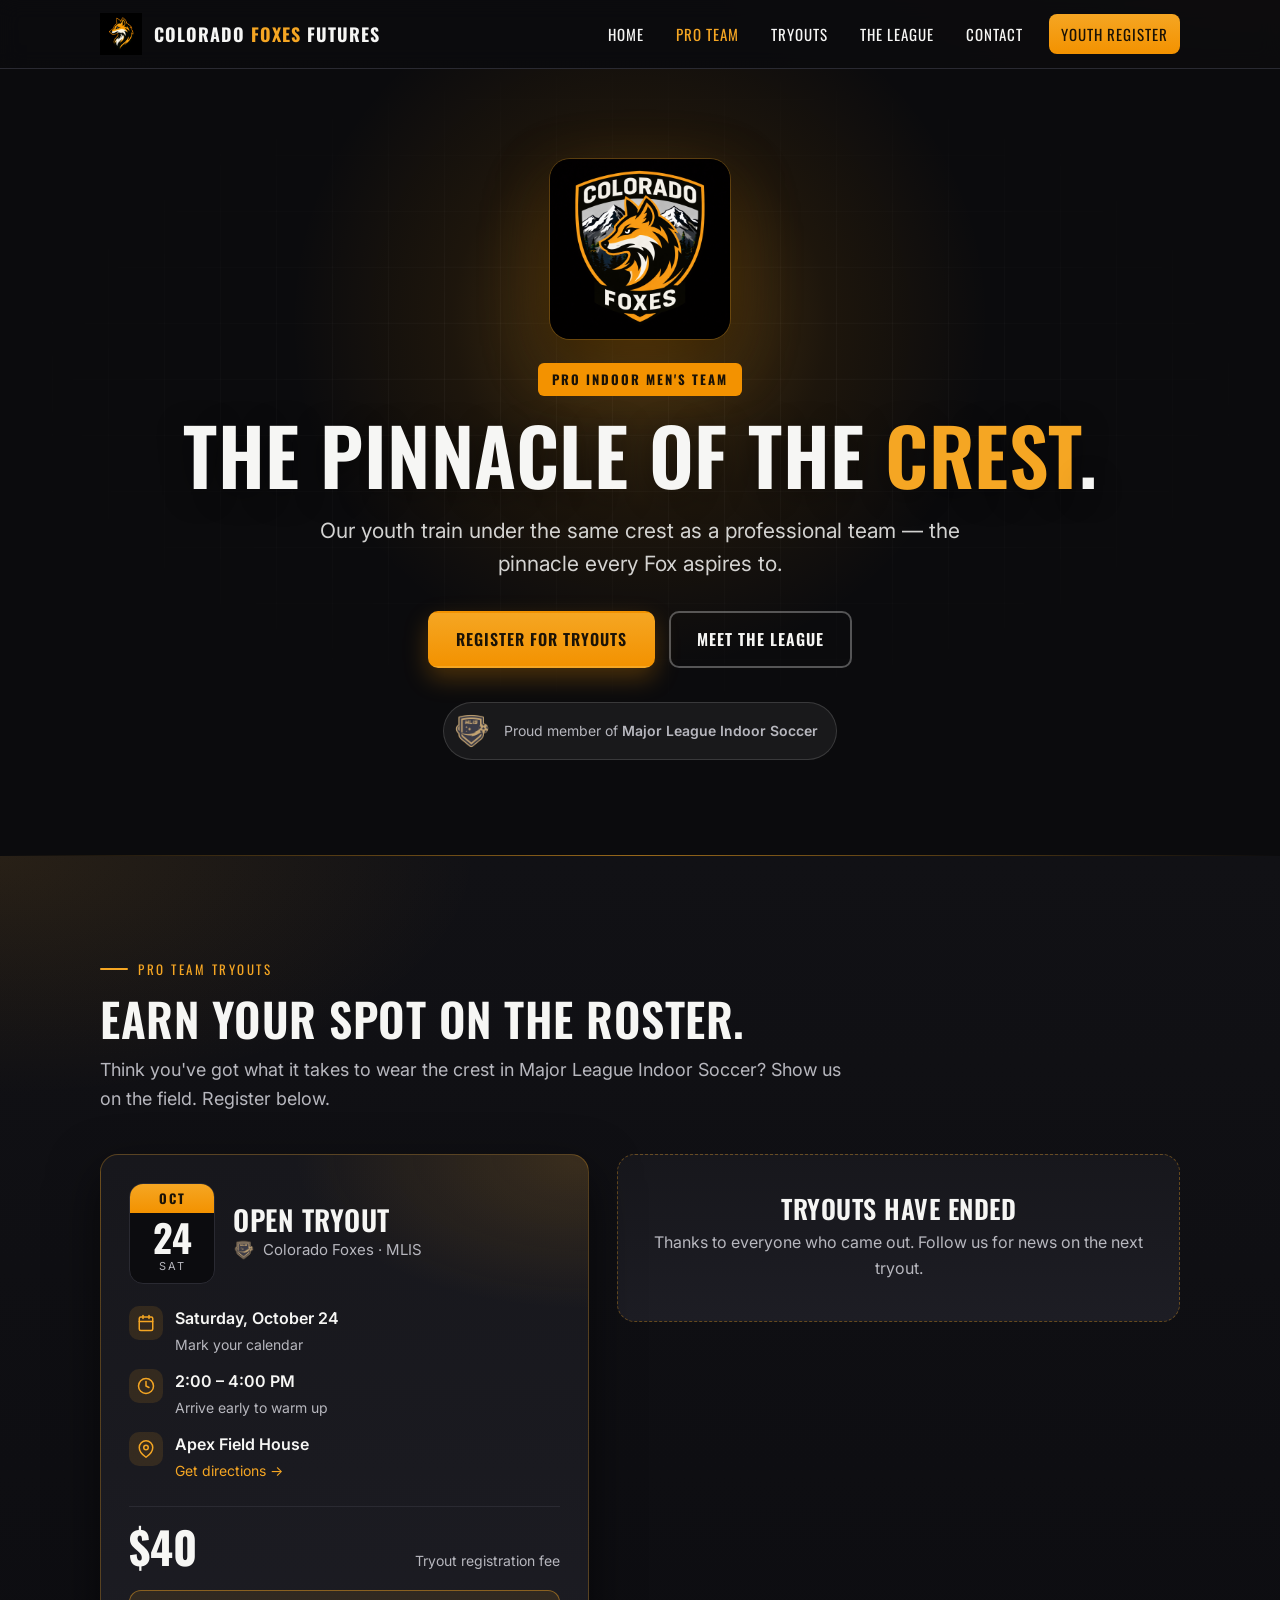
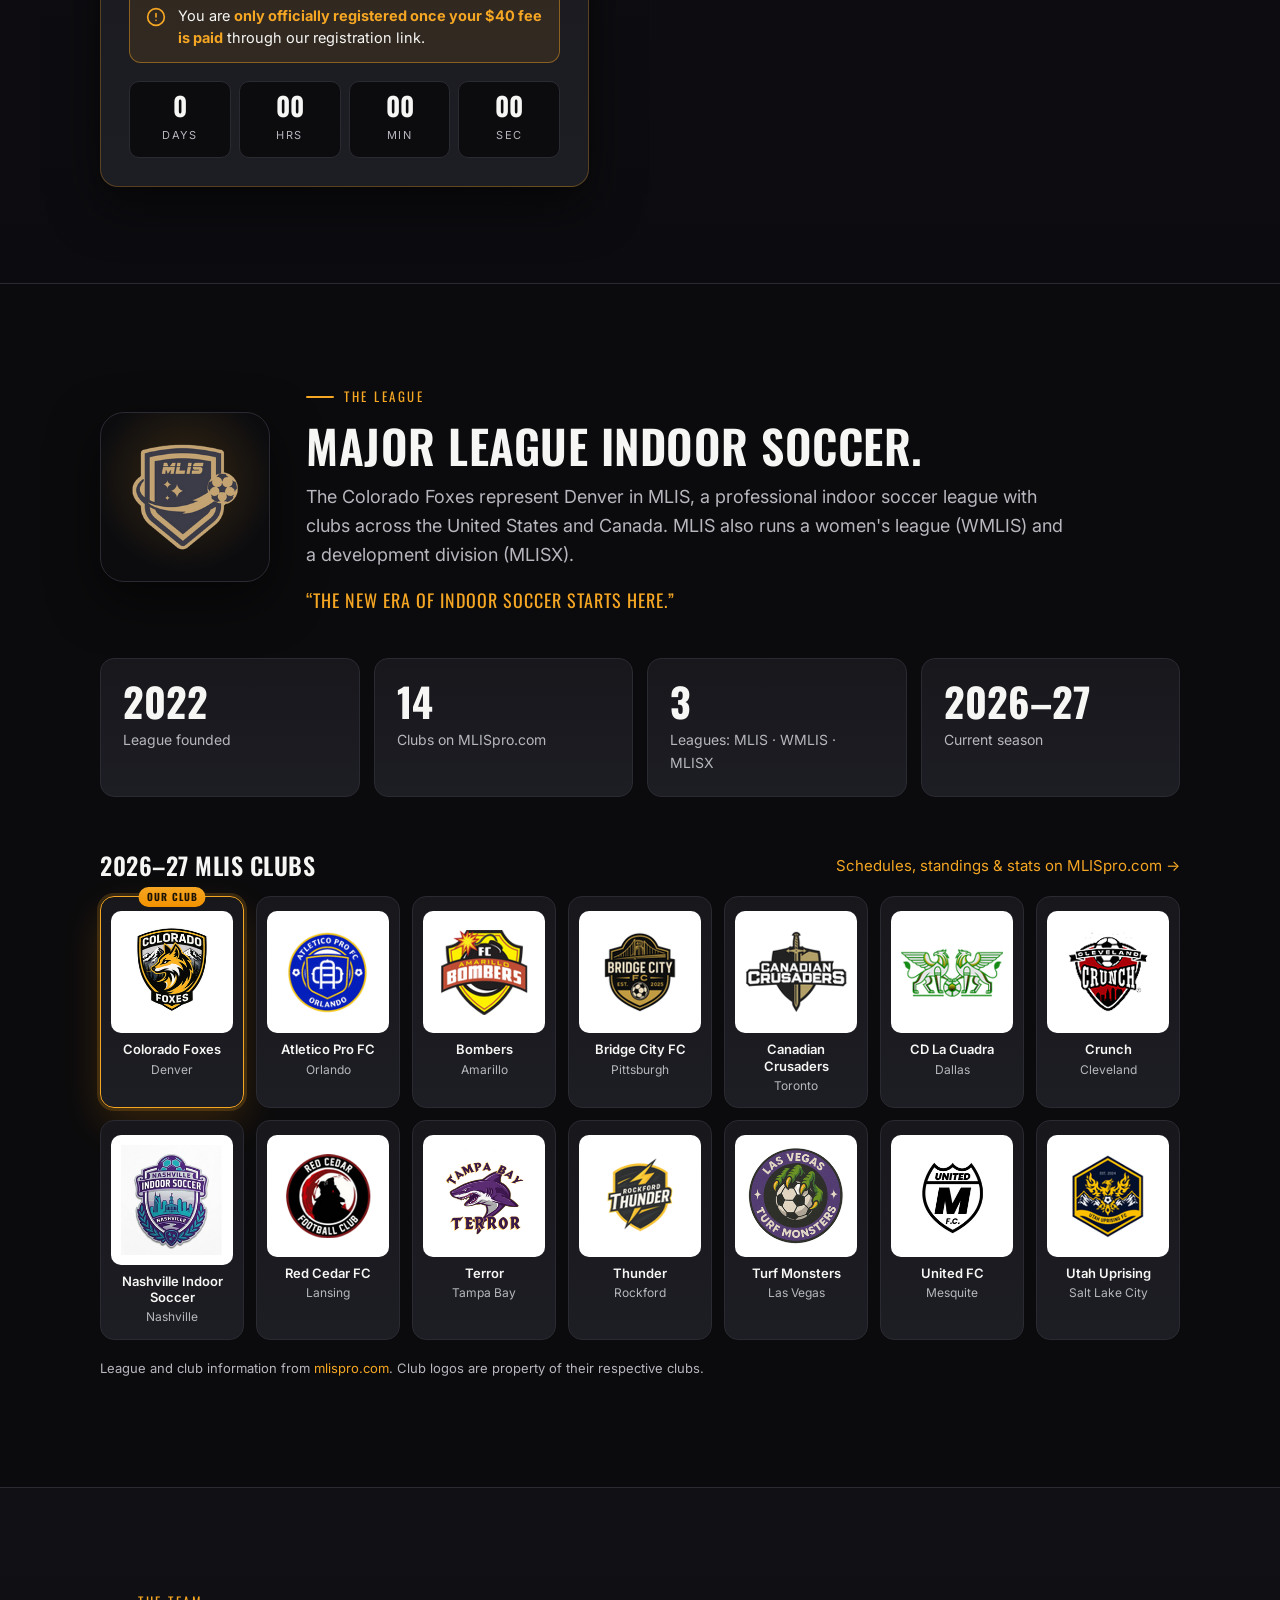
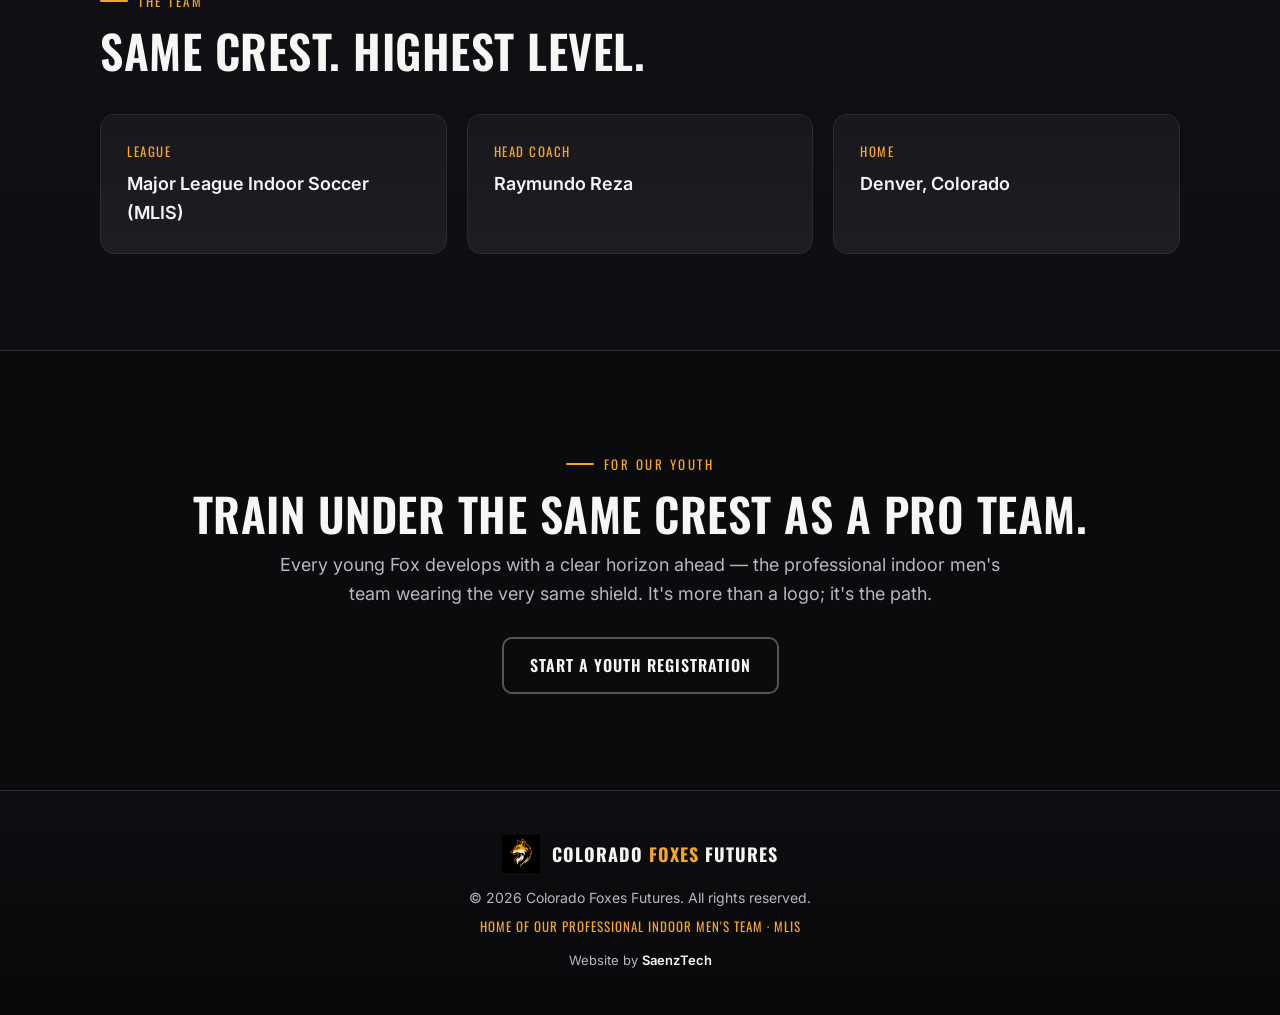
==== commit cb73cde2: "admin" ====
--- a/pro.html
+++ b/pro.html
@@ -228,6 +228,12 @@
     .row{display:grid;grid-template-columns:1fr 1fr;gap:18px;}
     @media (max-width:560px){.row{grid-template-columns:1fr;}}
     .form-note{color:var(--muted);font-size:14px;margin-top:10px;}
+    .form-error{
+      margin:0 0 14px;padding:12px 14px;border-radius:10px;font-size:14.5px;color:#ffd9d9;
+      background:rgba(220,60,60,.12);border:1px solid rgba(220,60,60,.45);
+    }
+    .hp-field{position:absolute;left:-9999px;width:1px;height:1px;overflow:hidden;}
+    button[disabled]{opacity:.6;cursor:wait;}
 
     /* Position picker (pill radios) */
     .pills{display:flex;flex-wrap:wrap;gap:8px;}
@@ -353,6 +359,10 @@
       background:linear-gradient(180deg,#0e0e12,#08080a);}
     footer .brand{justify-content:center;margin-bottom:14px;}
     footer .copy{color:var(--muted);font-size:14px;}
+    /* "Website by" credit */
+    .site-credit{color:var(--muted);font-size:13px;margin-top:14px;}
+    .site-credit a{color:var(--white);font-weight:600;}
+    .site-credit a:hover{color:var(--orange);text-decoration:none;}
     footer .pro-line{color:var(--orange);font-size:13px;margin-top:6px;
       font-family:"Oswald",sans-serif;letter-spacing:1px;text-transform:uppercase;}
 
@@ -470,11 +480,14 @@
               <li><span class="n">2</span><span><b>Pay the <span class="t-price-inline"></span> fee</b>Required to be registered</span></li>
             </ol>
 
-            <!-- Submits to the same Formspree form as youth registration;
-                 "form_type" and the subject line mark it as a pro tryout. -->
-            <form id="tryoutForm" action="https://formspree.io/f/mwvjlpgp" method="POST">
-              <input type="hidden" name="_subject" id="tryoutSubject" value="New Pro Tryout registration">
-              <input type="hidden" name="form_type" value="Pro Team Tryout">
+            <!-- Saved to Supabase as a "tryout" registration (see supabase-config.js),
+                 viewable on /admin. -->
+            <form id="tryoutForm" novalidate>
+              <input type="hidden" name="season" id="tryoutSeason" value="">
+              <input type="hidden" name="program" value="Pro Team Tryout">
+              <input type="hidden" name="location" id="tryoutVenue" value="">
+              <!-- Spam trap: hidden from people, bots fill it in -->
+              <div class="hp-field" aria-hidden="true"><label>Website <input type="text" name="website" tabindex="-1" autocomplete="off"></label></div>
 
               <div class="row">
                 <div class="field">
@@ -536,7 +549,8 @@
                 </div>
               </div>
 
-              <button type="submit" class="btn btn-primary" style="width:100%;">Submit &amp; Continue to Payment</button>
+              <p class="form-error" id="tryoutError" role="alert" hidden></p>
+              <button type="submit" class="btn btn-primary" id="tryoutSubmit" style="width:100%;">Submit &amp; Continue to Payment</button>
               <p class="form-note">Submitting saves your info. <strong style="color:var(--white)">You are only officially registered once the <span class="t-price-inline"></span> fee is paid</strong> through our secure registration link.</p>
             </form>
           </div>
@@ -635,9 +649,12 @@
       </div>
       <div class="copy">© <span id="year"></span> Colorado Foxes Futures. All rights reserved.</div>
       <div class="pro-line">Home of our professional indoor men's team · MLIS</div>
+      <div class="site-credit">Website by <a href="https://saenz-tech.com" target="_blank" rel="noopener">SaenzTech</a></div>
     </div>
   </footer>
 
+  <!-- Supabase connection + submit helper (shared with index.html and /admin) -->
+  <script src="supabase-config.js"></script>
   <script>
   /* ================================================================
      ===== EDIT YOUR CONTENT HERE  (Pro Team page) =====
@@ -739,7 +756,8 @@
     $("t-map").href = "https://www.google.com/maps/search/?api=1&query=" + encodeURIComponent(T.mapQuery);
     $("t-price").textContent = T.price;
     document.querySelectorAll(".t-price-inline").forEach(el => el.textContent = T.price);
-    $("tryoutSubject").value = "New Pro Tryout registration — " + T.dateText + " (payment pending)";
+    $("tryoutSeason").value = "Pro Tryout — " + T.dateText + ", " + start.getFullYear();
+    $("tryoutVenue").value = T.venue;
     $("payCardBtn").href = T.payUrl;
 
     // After the tryout ends, close registration
@@ -791,16 +809,25 @@
     payModal.addEventListener("click", (e) => { if (e.target === payModal) close(); });
     document.addEventListener("keydown", (e) => { if (e.key === "Escape") close(); });
 
+    // Save to Supabase; only move on to payment once it's actually saved
+    const submitBtn = $("tryoutSubmit");
+    const errorBox = $("tryoutError");
     form.addEventListener("submit", async (e) => {
       e.preventDefault();
+      errorBox.hidden = true;
       if (!form.checkValidity()) { form.reportValidity(); return; }
+      submitBtn.disabled = true;
+      submitBtn.textContent = "Sending…";
       try {
-        await fetch(form.action, {
-          method: "POST",
-          body: new FormData(form),
-          headers: { "Accept": "application/json" }
-        });
-      } catch (err) { /* network issue — still guide them to pay */ }
+        await window.foxesSubmit("tryout", window.foxesFormData(form));
+      } catch (err) {
+        errorBox.textContent = err.message;
+        errorBox.hidden = false;
+        return;
+      } finally {
+        submitBtn.disabled = false;
+        submitBtn.textContent = "Submit & Continue to Payment";
+      }
       open();
       form.reset();
     });
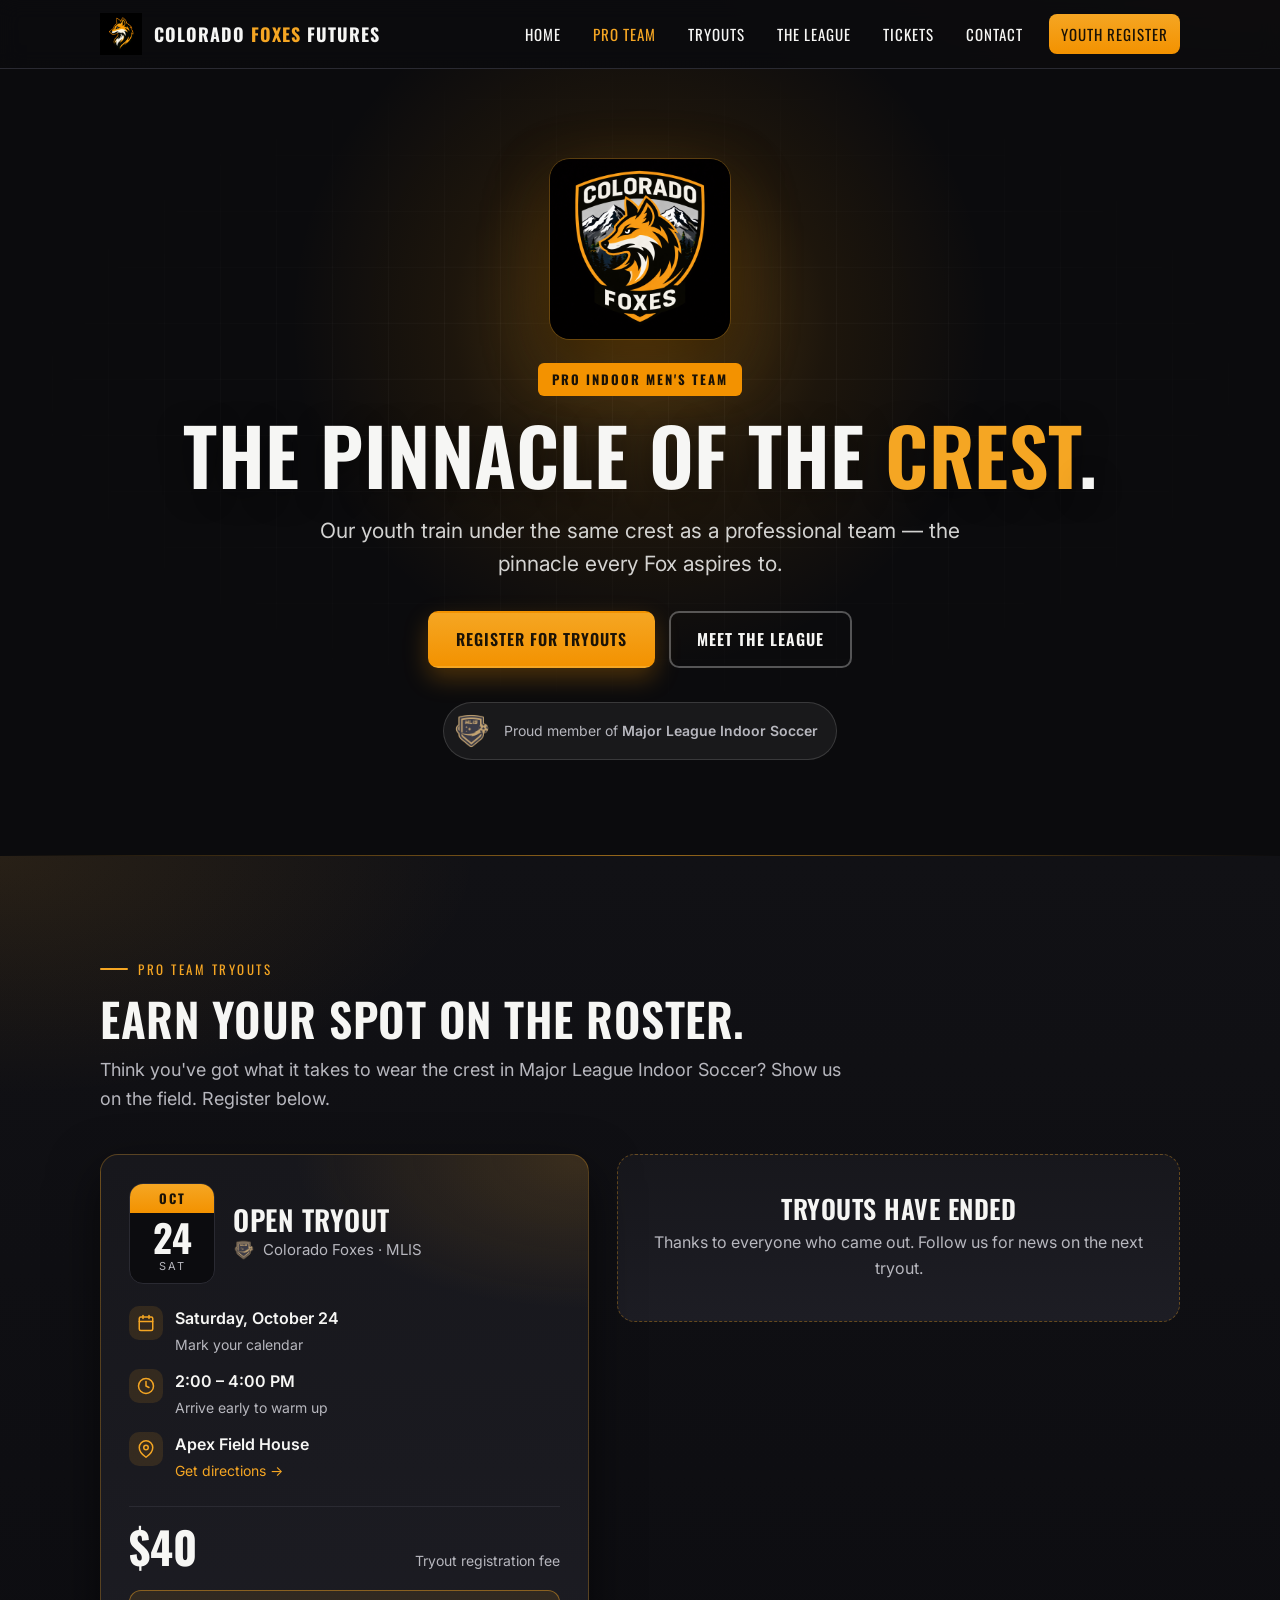
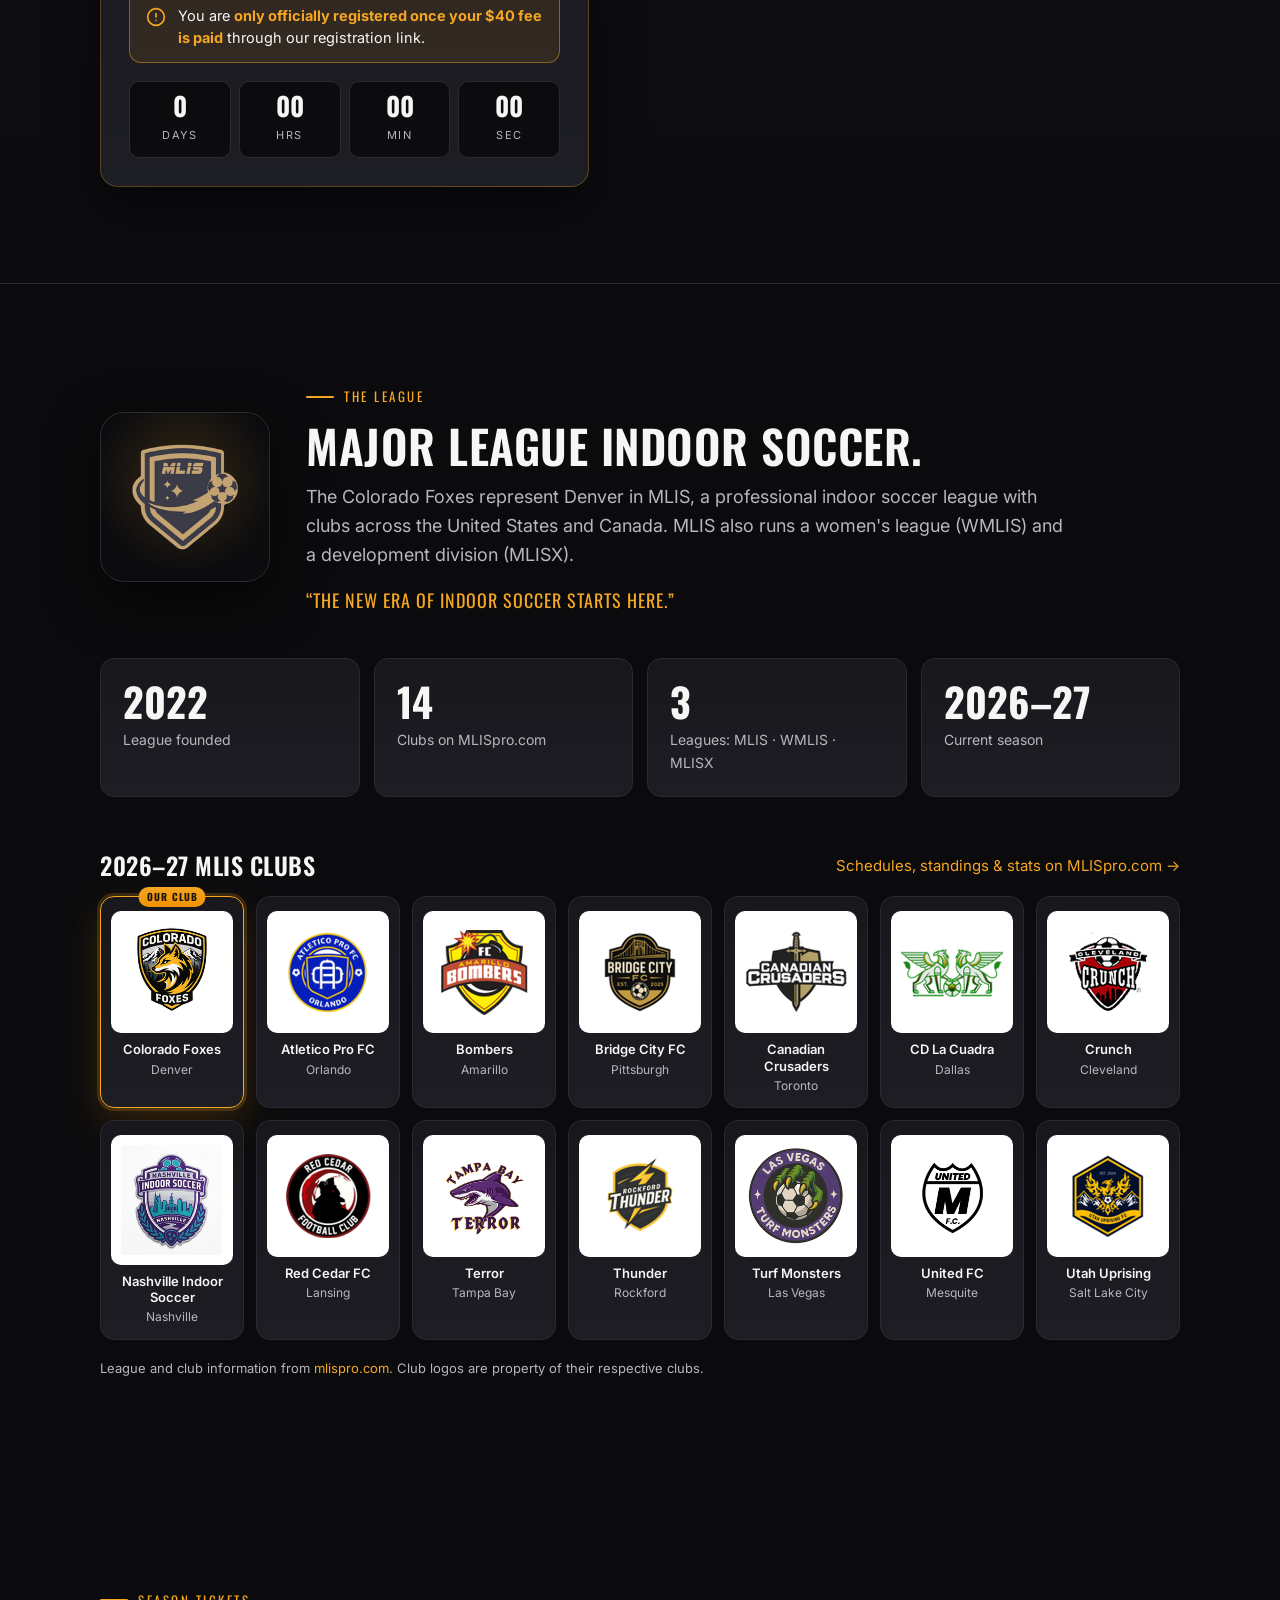
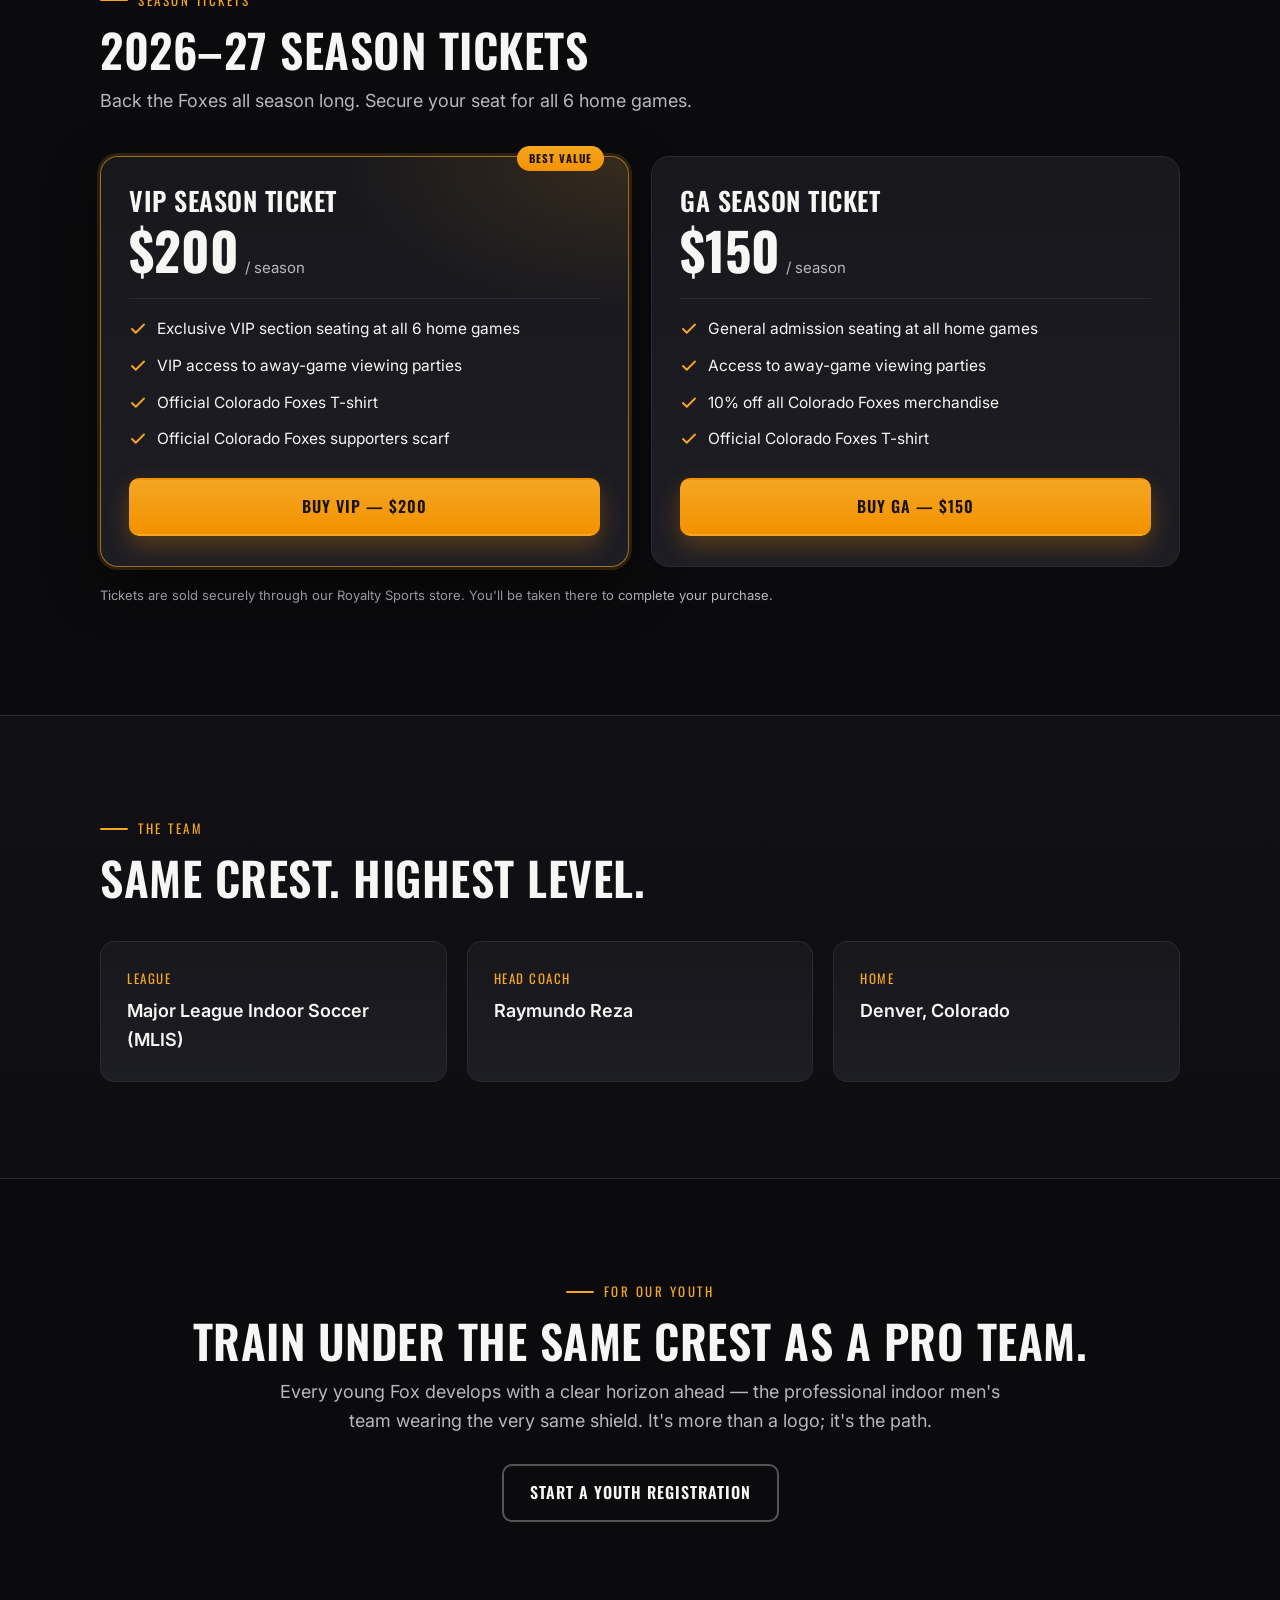
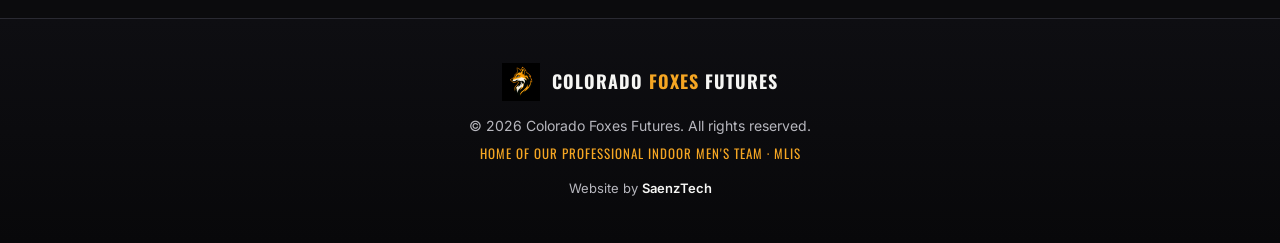
==== commit 0d9ea019: "Add 2026-27 season tickets section to pro team page Adds a fixed-price Season Tickets section to the" ====
--- a/pro.html
+++ b/pro.html
@@ -353,6 +353,40 @@
       background:linear-gradient(180deg,var(--orange),var(--orange-deep));box-shadow:0 10px 24px rgba(243,146,0,.3);}
 
     /* ============================================================
+       SEASON TICKETS
+       ============================================================ */
+    .ticket-tiers{display:grid;grid-template-columns:repeat(2,1fr);gap:22px;margin-top:40px;}
+    @media (max-width:760px){.ticket-tiers{grid-template-columns:1fr;max-width:460px;margin-left:auto;margin-right:auto;}}
+    .ticket-tier{
+      position:relative;display:flex;flex-direction:column;
+      border-radius:18px;border:1px solid var(--line);padding:30px 28px;
+      background:linear-gradient(180deg,var(--panel),var(--panel-2));
+      transition:transform .2s ease, border-color .2s ease, box-shadow .2s ease;
+    }
+    .ticket-tier:hover{transform:translateY(-4px);border-color:rgba(245,166,35,.45);box-shadow:var(--shadow);}
+    .ticket-tier.featured{
+      border-color:rgba(245,166,35,.6);
+      box-shadow:0 0 0 3px rgba(245,166,35,.15), var(--shadow);
+      background:
+        radial-gradient(420px 220px at 100% 0%, rgba(245,166,35,.14), transparent 70%),
+        linear-gradient(180deg,var(--panel),var(--panel-2));
+    }
+    .ticket-tier.featured::after{
+      content:"Best value";position:absolute;top:-11px;right:24px;
+      font-family:"Oswald",sans-serif;text-transform:uppercase;letter-spacing:1px;
+      font-size:11px;font-weight:700;color:#1a1206;
+      background:linear-gradient(180deg,var(--orange),var(--orange-deep));
+      padding:4px 12px;border-radius:999px;
+    }
+    .ticket-tier h3{font-size:26px;}
+    .ticket-price{font-family:"Oswald",sans-serif;font-weight:700;font-size:52px;line-height:1;margin:10px 0 4px;}
+    .ticket-price small{font-family:"Inter",sans-serif;font-weight:400;font-size:15px;color:var(--muted);margin-left:6px;}
+    .ticket-perks{list-style:none;margin:18px 0 26px;padding:18px 0 0;border-top:1px solid var(--line);display:grid;gap:12px;}
+    .ticket-perks li{display:flex;gap:10px;align-items:flex-start;font-size:15.5px;color:var(--white);}
+    .ticket-perks svg{width:18px;height:18px;flex:0 0 auto;margin-top:3px;fill:none;stroke:var(--orange);stroke-width:2.5;stroke-linecap:round;stroke-linejoin:round;}
+    .ticket-tier .btn{margin-top:auto;align-self:stretch;text-align:center;}
+
+    /* ============================================================
        FOOTER
        ============================================================ */
     footer{border-top:1px solid var(--line);padding:44px 0;text-align:center;
@@ -393,6 +427,7 @@
         <a href="pro.html" class="active">Pro Team</a>
         <a href="#tryouts">Tryouts</a>
         <a href="#league">The League</a>
+        <a href="#tickets">Tickets</a>
         <a href="index.html#contact">Contact</a>
         <a href="index.html#register" class="nav-cta">Youth Register</a>
       </nav>
@@ -585,6 +620,19 @@
     </div>
   </section>
 
+  <!-- ============================== SEASON TICKETS ============================== -->
+  <section id="tickets">
+    <div class="wrap">
+      <div class="reveal">
+        <span class="eyebrow">Season Tickets</span>
+        <h2 id="tickets-heading">2026–27 Season Tickets</h2>
+        <p class="lead" id="tickets-sub"></p>
+      </div>
+      <div class="ticket-tiers reveal" id="ticket-tiers"></div>
+      <p class="league-source">Tickets are sold securely through our Royalty Sports store. You'll be taken there to complete your purchase.</p>
+    </div>
+  </section>
+
   <!-- ============================== PRO DETAILS ============================== -->
   <section class="section-alt">
     <div class="wrap">
@@ -712,6 +760,41 @@
       { name: "Utah Uprising",           city: "Salt Lake City", logo: "mlis/utah-uprising.png" }
     ]
   };
+
+  /* ---- SEASON TICKETS ----
+     Two fixed-price tickets sold through Royalty Sports' checkout.
+     To change a price, perk, or link, edit it here.
+     Each: { name, price, perks[], payUrl, featured? }                */
+  const SEASON_TICKETS = {
+    heading: "2026–27 Season Tickets",
+    sub: "Back the Foxes all season long. Secure your seat for all 6 home games.",
+    tiers: [
+      {
+        name: "VIP Season Ticket",
+        price: "$200",
+        featured: true,
+        perks: [
+          "Exclusive VIP section seating at all 6 home games",
+          "VIP access to away-game viewing parties",
+          "Official Colorado Foxes T-shirt",
+          "Official Colorado Foxes supporters scarf"
+        ],
+        payUrl: "https://royaltysports.org/products/vip-season-ticket"
+      },
+      {
+        name: "GA Season Ticket",
+        price: "$150",
+        featured: false,
+        perks: [
+          "General admission seating at all home games",
+          "Access to away-game viewing parties",
+          "10% off all Colorado Foxes merchandise",
+          "Official Colorado Foxes T-shirt"
+        ],
+        payUrl: "https://royaltysports.org/products/ga-season-ticket"
+      }
+    ]
+  };
   /* ===== END EDIT YOUR CONTENT HERE ===== */
 
   const $ = (id) => document.getElementById(id);
@@ -735,6 +818,21 @@
         <div class="logo"><img src="${c.logo}" alt="${c.name} logo" loading="lazy"></div>
         <b>${c.name}</b>
         <span>${c.city}</span>
+      </div>
+    `).join("");
+
+    // Season tickets
+    const TCHECK = '<svg viewBox="0 0 24 24" aria-hidden="true"><polyline points="20 6 9 17 4 12"/></svg>';
+    $("tickets-heading").textContent = SEASON_TICKETS.heading;
+    $("tickets-sub").textContent = SEASON_TICKETS.sub;
+    $("ticket-tiers").innerHTML = SEASON_TICKETS.tiers.map(tk => `
+      <div class="ticket-tier${tk.featured ? " featured" : ""}">
+        <h3>${tk.name}</h3>
+        <div class="ticket-price">${tk.price}<small>/ season</small></div>
+        <ul class="ticket-perks">
+          ${tk.perks.map(p => `<li>${TCHECK}<span>${p}</span></li>`).join("")}
+        </ul>
+        <a class="btn btn-primary" href="${tk.payUrl}" target="_blank" rel="noopener">Buy ${tk.name.replace(" Season Ticket","")} — ${tk.price}</a>
       </div>
     `).join("");
 
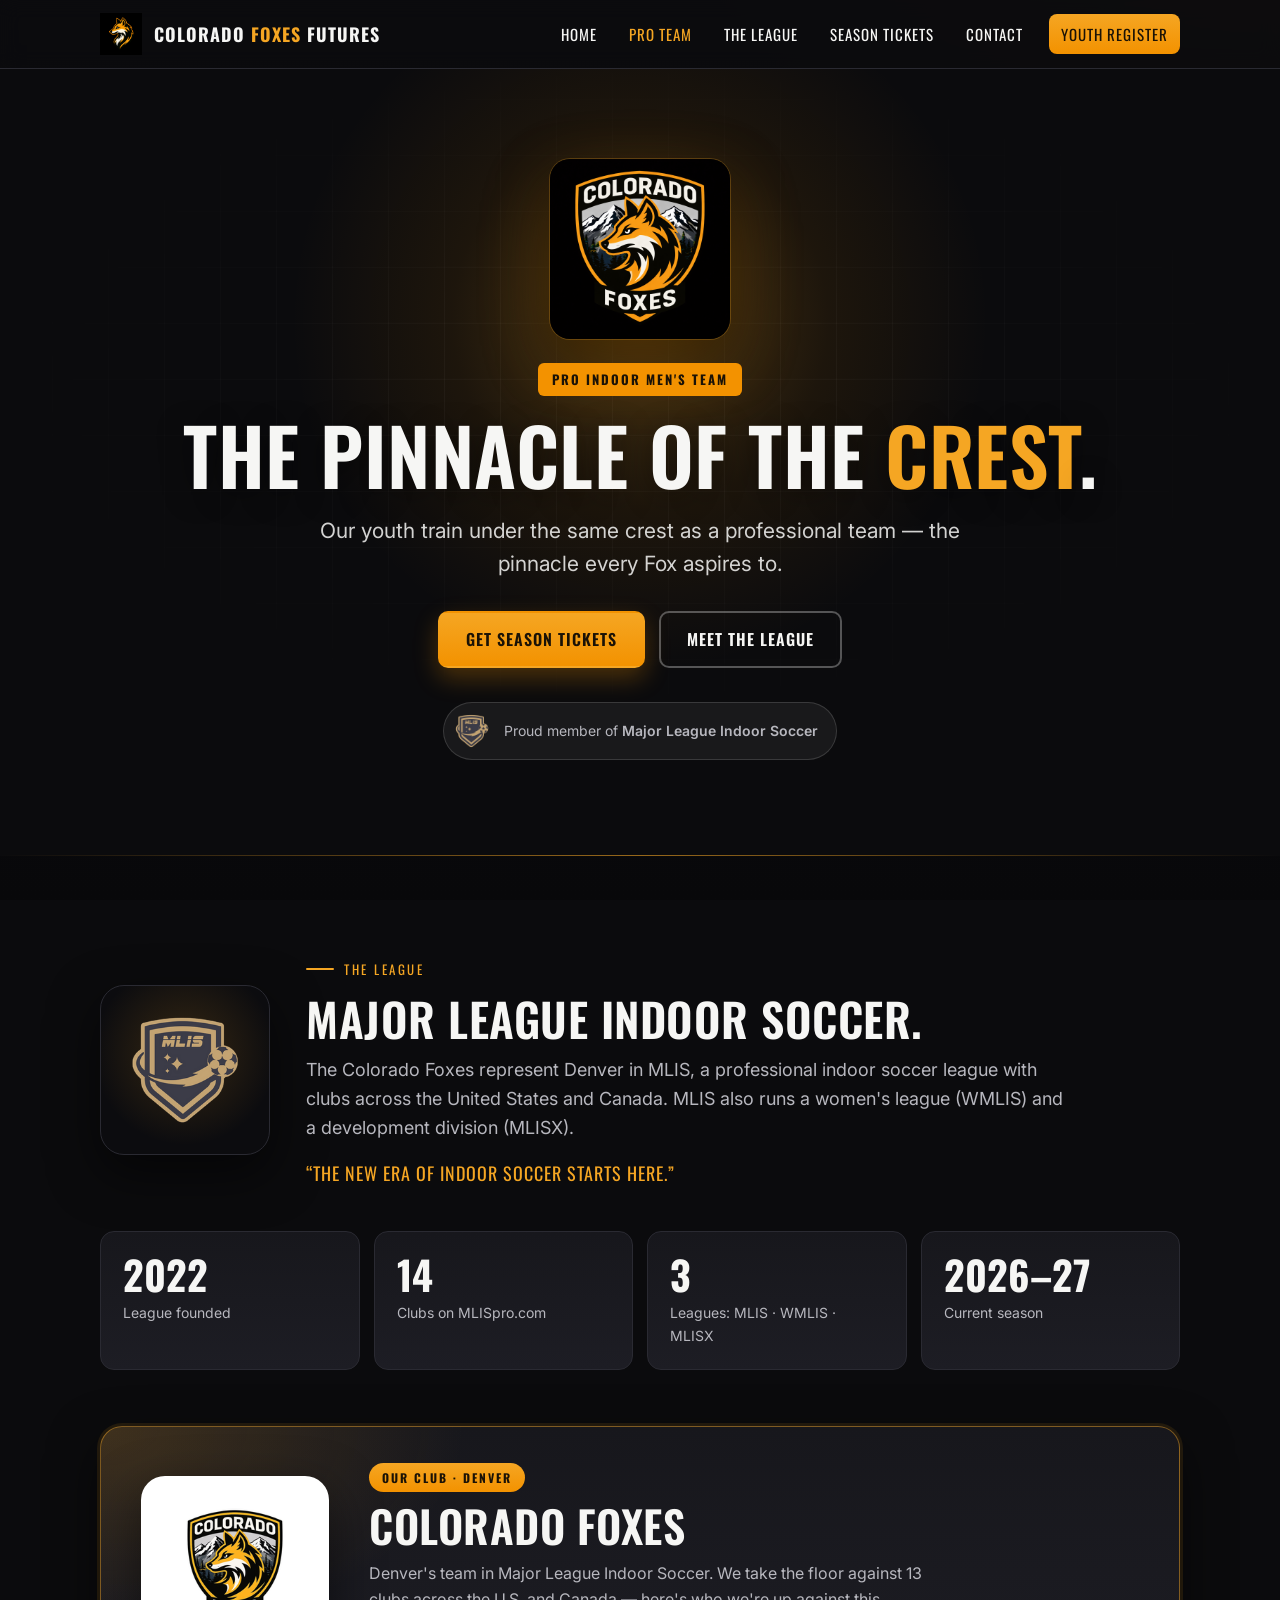
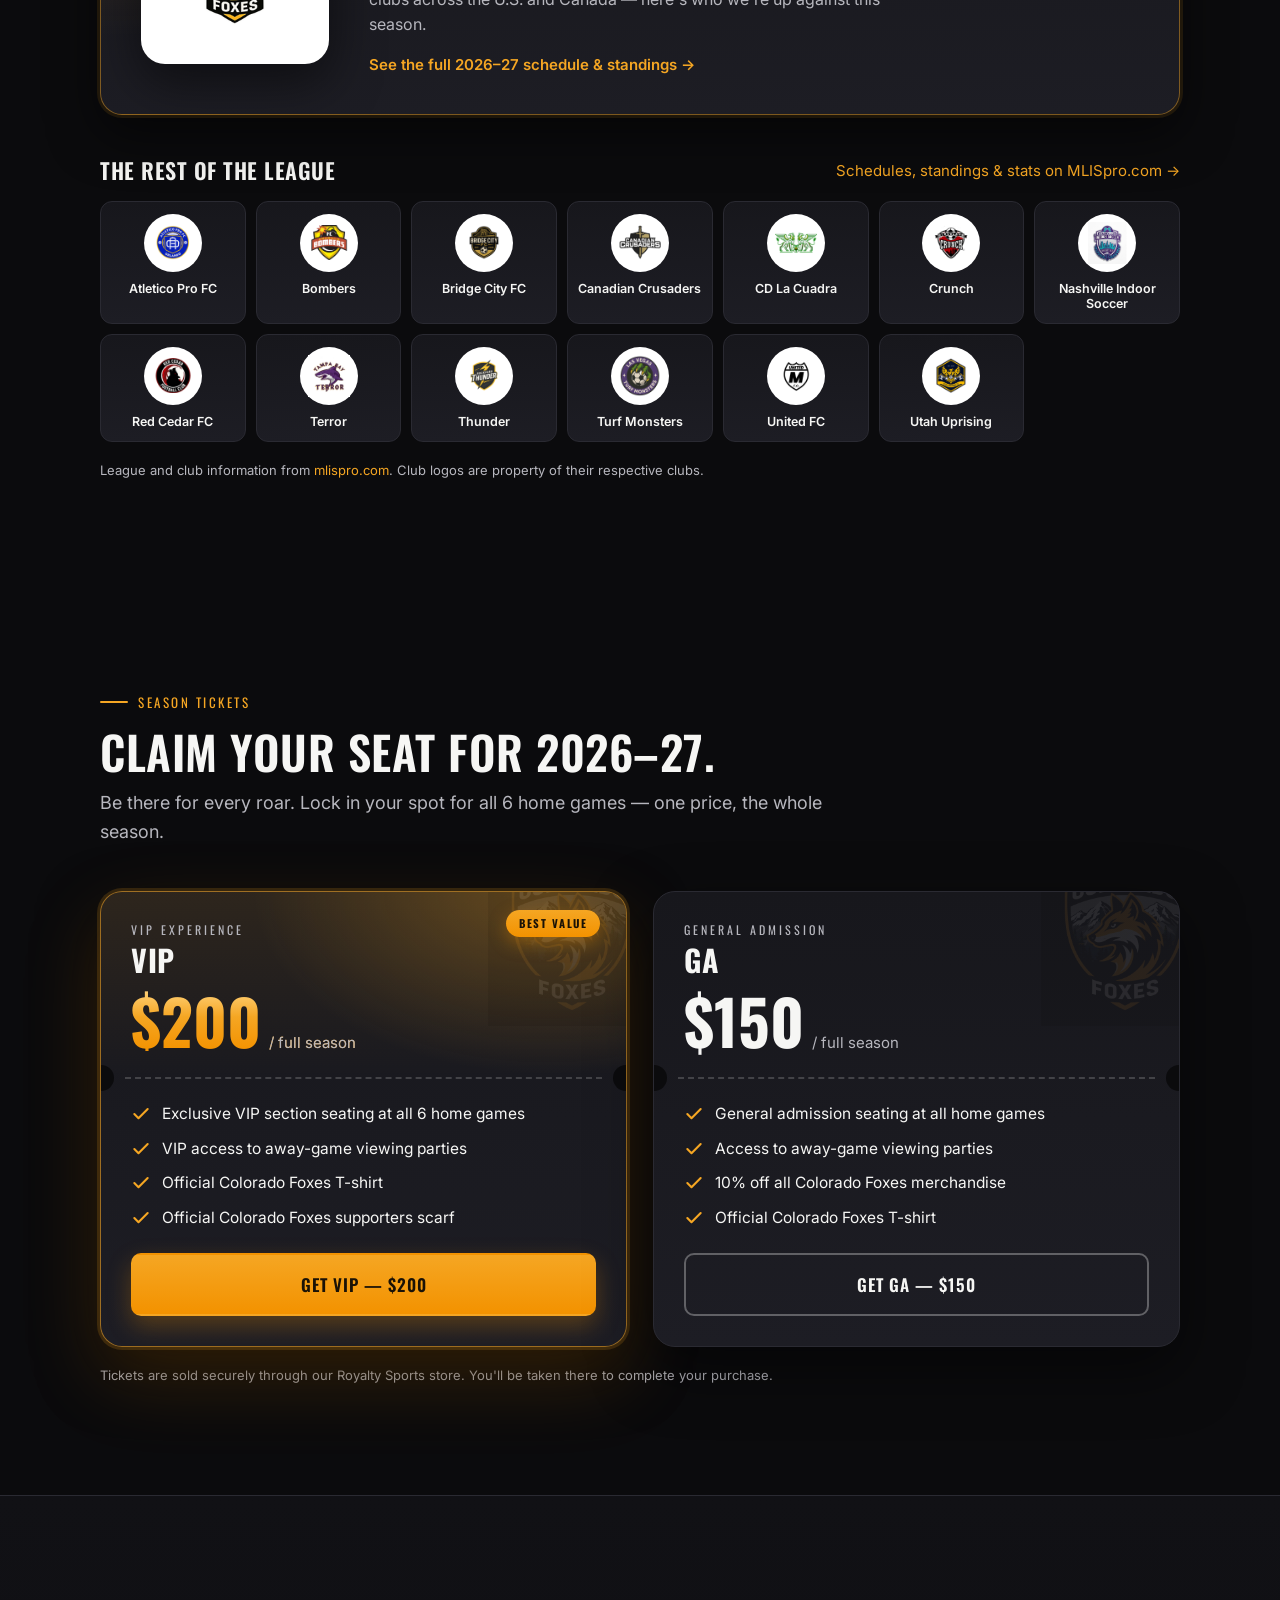
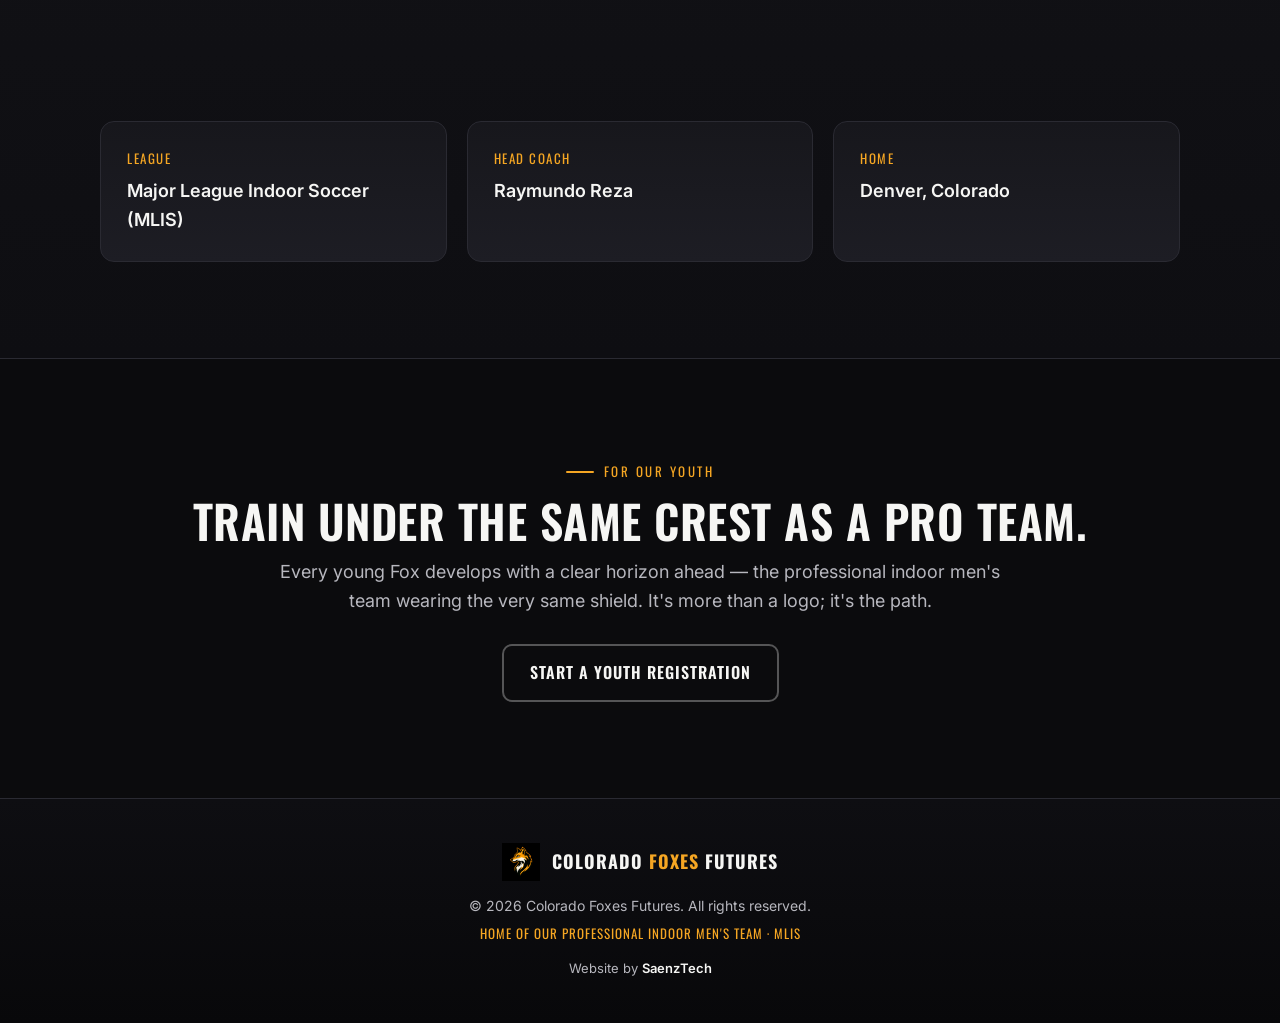
==== commit 0be2b7d8: "Remove tryouts; add home-page season tickets; restyle league + tickets - Remove the pro-team tryouts" ====
--- a/pro.html
+++ b/pro.html
@@ -4,7 +4,7 @@
   <meta charset="UTF-8">
   <meta name="viewport" content="width=device-width, initial-scale=1.0">
   <title>Pro Indoor Team — Colorado Foxes Futures</title>
-  <meta name="description" content="The Colorado Foxes professional indoor men's team, competing in Major League Indoor Soccer (MLIS). Register for pro team tryouts.">
+  <meta name="description" content="The Colorado Foxes professional indoor men's team, competing in Major League Indoor Soccer (MLIS). Get your 2026–27 season tickets.">
 
   <link rel="preconnect" href="https://fonts.googleapis.com">
   <link rel="preconnect" href="https://fonts.gstatic.com" crossorigin>
@@ -146,126 +146,6 @@
     @media (prefers-reduced-motion:reduce){.pro-hero .glow,.pro-hero .crest{animation:none;}}
 
     /* ============================================================
-       PRO TEAM TRYOUTS
-       ============================================================ */
-    #tryouts{
-      position:relative;overflow:hidden;
-      background:
-        radial-gradient(800px 400px at 0% 0%, rgba(245,166,35,.10), transparent 60%),
-        linear-gradient(180deg,#111115,#0c0c10);
-      border-bottom:1px solid var(--line);
-    }
-    .tryout-grid{display:grid;grid-template-columns:1fr 1.15fr;gap:28px;margin-top:40px;align-items:start;}
-    @media (max-width:900px){.tryout-grid{grid-template-columns:1fr;}}
-
-    /* Event info panel */
-    .event{
-      position:sticky;top:92px;
-      border-radius:18px;border:1px solid rgba(245,166,35,.28);padding:28px;
-      background:
-        radial-gradient(420px 220px at 100% 0%, rgba(245,166,35,.16), transparent 70%),
-        linear-gradient(180deg,var(--panel),var(--panel-2));
-      box-shadow:var(--shadow);
-    }
-    @media (max-width:900px){.event{position:static;}}
-    .event-top{display:flex;gap:18px;align-items:center;margin-bottom:22px;}
-    .date-tile{flex:0 0 auto;width:86px;border-radius:14px;overflow:hidden;text-align:center;
-      background:#0c0c0f;border:1px solid var(--line);}
-    .date-tile .m{display:block;background:linear-gradient(180deg,var(--orange),var(--orange-deep));color:#1a1206;
-      font-family:"Oswald",sans-serif;font-weight:700;letter-spacing:2px;font-size:13px;padding:4px 0;}
-    .date-tile .d{display:block;font-family:"Oswald",sans-serif;font-weight:700;font-size:38px;line-height:1.1;padding-top:4px;}
-    .date-tile .w{display:block;font-size:11px;color:var(--muted);letter-spacing:2px;text-transform:uppercase;padding-bottom:7px;}
-    .event-top h3{font-size:28px;}
-    .event-top p{margin:4px 0 0;color:var(--muted);font-size:15px;display:flex;align-items:center;gap:8px;}
-    .event-top p img{width:22px;height:22px;object-fit:contain;}
-    .event-list{list-style:none;margin:0;padding:0;display:grid;gap:12px;}
-    .event-list li{display:flex;gap:12px;align-items:flex-start;font-size:16px;}
-    .event-list .ic{flex:0 0 auto;width:34px;height:34px;border-radius:10px;display:flex;align-items:center;justify-content:center;
-      background:rgba(245,166,35,.12);color:var(--orange);}
-    .ic svg, .notice svg{width:18px;height:18px;fill:none;stroke:currentColor;stroke-width:2;stroke-linecap:round;stroke-linejoin:round;}
-    .event-list b{display:block;color:var(--white);font-weight:600;}
-    .event-list span{color:var(--muted);font-size:14px;}
-    .event-list a{font-size:14px;}
-    .event-price{display:flex;align-items:baseline;justify-content:space-between;gap:10px;
-      margin:22px 0 0;padding:18px 0 0;border-top:1px solid var(--line);}
-    .event-price .amt{font-family:"Oswald",sans-serif;font-weight:700;font-size:44px;line-height:1;}
-    .event-price small{color:var(--muted);font-size:14px;}
-
-    /* "Only registered once paid" notice */
-    .notice{
-      display:flex;gap:12px;align-items:flex-start;margin-top:18px;
-      padding:14px 16px;border-radius:12px;font-size:14.5px;line-height:1.5;color:var(--white);
-      background:rgba(245,166,35,.10);border:1px solid rgba(245,166,35,.45);
-    }
-    .notice svg{flex:0 0 auto;color:var(--orange);margin-top:2px;width:20px;height:20px;}
-    .notice b{color:var(--orange);}
-
-    /* Countdown */
-    .countdown{display:grid;grid-template-columns:repeat(4,1fr);gap:8px;margin-top:18px;}
-    .countdown div{text-align:center;padding:10px 4px;border-radius:10px;background:#0c0c0f;border:1px solid var(--line);}
-    .countdown b{display:block;font-family:"Oswald",sans-serif;font-size:26px;line-height:1.1;font-variant-numeric:tabular-nums;}
-    .countdown span{font-size:11px;letter-spacing:1.5px;text-transform:uppercase;color:var(--muted);}
-
-    /* Form panel */
-    .form-wrap{background:linear-gradient(180deg,var(--panel),var(--panel-2));
-      border:1px solid var(--line);border-radius:18px;padding:30px;box-shadow:var(--shadow);}
-    .form-wrap h3{font-size:24px;margin-bottom:14px;}
-    .steps{display:grid;grid-template-columns:1fr 1fr;gap:10px;margin:0 0 24px;padding:0;list-style:none;}
-    .steps li{display:flex;gap:10px;align-items:center;padding:10px 12px;border-radius:12px;
-      background:#0c0c0f;border:1px solid var(--line);font-size:14px;color:var(--muted);line-height:1.35;}
-    .steps li b{color:var(--white);display:block;font-weight:600;}
-    .steps .n{flex:0 0 auto;width:28px;height:28px;border-radius:50%;display:flex;align-items:center;justify-content:center;
-      font-family:"Oswald",sans-serif;font-weight:700;font-size:14px;color:#1a1206;
-      background:linear-gradient(180deg,var(--orange),var(--orange-deep));}
-    @media (max-width:460px){.steps{grid-template-columns:1fr;}}
-    .field{margin-bottom:18px;}
-    .field label{display:block;font-weight:600;font-size:14px;color:var(--white);margin-bottom:7px;}
-    .field .req{color:var(--orange);}
-    .field input,.field select,.field textarea{width:100%;background:#0c0c0f;color:var(--white);
-      border:1px solid var(--line);border-radius:10px;padding:13px 14px;font-size:16px;font-family:inherit;}
-    .field input:focus,.field select:focus,.field textarea:focus{outline:none;border-color:var(--orange);box-shadow:0 0 0 3px rgba(245,166,35,.18);}
-    .field textarea{min-height:100px;resize:vertical;}
-    .row{display:grid;grid-template-columns:1fr 1fr;gap:18px;}
-    @media (max-width:560px){.row{grid-template-columns:1fr;}}
-    .form-note{color:var(--muted);font-size:14px;margin-top:10px;}
-    .form-error{
-      margin:0 0 14px;padding:12px 14px;border-radius:10px;font-size:14.5px;color:#ffd9d9;
-      background:rgba(220,60,60,.12);border:1px solid rgba(220,60,60,.45);
-    }
-    .hp-field{position:absolute;left:-9999px;width:1px;height:1px;overflow:hidden;}
-    button[disabled]{opacity:.6;cursor:wait;}
-
-    /* Position picker (pill radios) */
-    .pills{display:flex;flex-wrap:wrap;gap:8px;}
-    .pill{position:relative;cursor:pointer;}
-    .pill input{position:absolute;inset:0;opacity:0;margin:0;cursor:pointer;}
-    .pill span{display:block;padding:10px 16px;border-radius:999px;font-size:15px;font-weight:500;
-      background:#0c0c0f;border:1px solid var(--line);color:var(--muted);
-      transition:border-color .15s ease, color .15s ease, background .15s ease;}
-    .pill:hover span{border-color:rgba(245,166,35,.5);color:var(--white);}
-    .pill input:checked + span{border-color:var(--orange);background:rgba(245,166,35,.12);color:var(--white);}
-    .pill input:focus-visible + span{box-shadow:0 0 0 3px rgba(245,166,35,.25);}
-
-    /* Liability waiver */
-    .waiver-box{max-height:170px;overflow-y:auto;-webkit-overflow-scrolling:touch;
-      background:#0c0c0f;border:1px solid var(--line);border-radius:10px;
-      padding:14px 16px;margin-bottom:14px;font-size:13.5px;line-height:1.6;color:var(--muted);}
-    .waiver-box h4{font-family:"Oswald",sans-serif;text-transform:uppercase;letter-spacing:1px;
-      color:var(--white);font-size:15px;margin:0 0 8px;}
-    .waiver-box p{margin:0 0 10px;}
-    .waiver-box p:last-child{margin-bottom:0;}
-    .waiver-box strong{color:var(--white);}
-    .waiver-check{display:flex;align-items:flex-start;gap:10px;}
-    .waiver-check input{width:20px;height:20px;margin:2px 0 0;flex:0 0 auto;cursor:pointer;accent-color:var(--orange);}
-    .waiver-check label{font-weight:400;font-size:14px;line-height:1.5;color:var(--white);margin:0;cursor:pointer;}
-
-    /* Tryouts closed state (after the event) */
-    .tryout-closed{text-align:center;padding:40px 24px;border-radius:18px;border:1px dashed rgba(245,166,35,.35);
-      background:linear-gradient(180deg,var(--panel),var(--panel-2));}
-    .tryout-closed h3{font-size:26px;margin-bottom:8px;}
-    .tryout-closed p{color:var(--muted);margin:0;}
-
-    /* ============================================================
        THE LEAGUE (MLIS)
        ============================================================ */
     .league-head{display:grid;grid-template-columns:auto 1fr;gap:36px;align-items:center;}
@@ -285,30 +165,52 @@
     .stat b{display:block;font-family:"Oswald",sans-serif;font-weight:700;font-size:40px;line-height:1;color:var(--white);}
     .stat span{display:block;margin-top:8px;color:var(--muted);font-size:14px;}
 
-    .clubs-title{display:flex;justify-content:space-between;align-items:flex-end;gap:16px;flex-wrap:wrap;margin:56px 0 18px;}
-    .clubs-title h3{font-size:24px;}
+    /* Our club, featured large */
+    .us-feature{
+      position:relative;overflow:hidden;margin-top:56px;
+      display:grid;grid-template-columns:auto 1fr;gap:40px;align-items:center;
+      padding:36px 40px;border-radius:22px;
+      border:1px solid rgba(245,166,35,.45);
+      background:
+        radial-gradient(520px 300px at 0% 0%, rgba(245,166,35,.18), transparent 70%),
+        linear-gradient(180deg,var(--panel),var(--panel-2));
+      box-shadow:0 0 0 3px rgba(245,166,35,.10), var(--shadow);
+    }
+    @media (max-width:720px){.us-feature{grid-template-columns:1fr;gap:22px;text-align:center;padding:30px 24px;}}
+    .us-crest{
+      flex:0 0 auto;width:188px;height:188px;border-radius:24px;
+      display:flex;align-items:center;justify-content:center;padding:24px;
+      background:#fff;box-shadow:0 18px 50px rgba(0,0,0,.5);
+    }
+    @media (max-width:720px){.us-crest{width:150px;height:150px;margin:0 auto;padding:18px;}}
+    .us-crest img{width:100%;height:100%;object-fit:contain;}
+    .us-flag{
+      display:inline-block;font-family:"Oswald",sans-serif;text-transform:uppercase;letter-spacing:2px;
+      font-size:12px;font-weight:700;color:#1a1206;margin-bottom:12px;
+      background:linear-gradient(180deg,var(--orange),var(--orange-deep));padding:5px 13px;border-radius:999px;
+    }
+    .us-copy h3{font-size:clamp(30px,4vw,44px);line-height:1.02;margin-bottom:12px;}
+    .us-copy p{color:var(--muted);font-size:16px;max-width:560px;margin:0 0 14px;}
+    @media (max-width:720px){.us-copy p{margin-left:auto;margin-right:auto;}}
+    .us-copy a{font-size:15px;font-weight:600;}
+
+    .clubs-title{display:flex;justify-content:space-between;align-items:flex-end;gap:16px;flex-wrap:wrap;margin:44px 0 18px;}
+    .clubs-title h3{font-size:22px;color:var(--white);}
     .clubs-title a{font-size:15px;}
-    .clubs{display:grid;grid-template-columns:repeat(7,1fr);gap:12px;}
+    /* Compact league rail: logo + name, no city, tighter tiles */
+    .clubs{display:grid;grid-template-columns:repeat(7,1fr);gap:10px;}
     @media (max-width:1000px){.clubs{grid-template-columns:repeat(5,1fr);}}
-    @media (max-width:700px){.clubs{grid-template-columns:repeat(3,1fr);}}
-    @media (max-width:420px){.clubs{grid-template-columns:repeat(2,1fr);}}
+    @media (max-width:640px){.clubs{grid-template-columns:repeat(3,1fr);}}
     .club{
-      position:relative;display:flex;flex-direction:column;align-items:center;text-align:center;gap:8px;
-      padding:14px 10px 12px;border-radius:14px;border:1px solid var(--line);
+      display:flex;flex-direction:column;align-items:center;text-align:center;gap:9px;
+      padding:12px 8px;border-radius:12px;border:1px solid var(--line);
       background:linear-gradient(180deg,var(--panel),var(--panel-2));
       transition:transform .2s ease, border-color .2s ease;
     }
-    .club:hover{transform:translateY(-3px);border-color:rgba(255,255,255,.2);}
-    .club .logo{width:100%;aspect-ratio:1;border-radius:10px;background:#fff;display:flex;align-items:center;justify-content:center;padding:10px;}
+    .club:hover{transform:translateY(-3px);border-color:rgba(245,166,35,.4);}
+    .club .logo{width:58px;height:58px;border-radius:50%;background:#fff;display:flex;align-items:center;justify-content:center;padding:8px;}
     .club .logo img{width:100%;height:100%;object-fit:contain;}
-    .club b{font-size:13px;font-weight:600;line-height:1.25;color:var(--white);}
-    .club span{font-size:12px;color:var(--muted);margin-top:-6px;}
-    .club.us{border-color:var(--orange);box-shadow:0 0 0 3px rgba(245,166,35,.18), 0 16px 40px rgba(243,146,0,.18);}
-    .club.us::after{
-      content:"Our club";position:absolute;top:-10px;left:50%;transform:translateX(-50%);
-      font-family:"Oswald",sans-serif;text-transform:uppercase;letter-spacing:1px;font-size:10px;font-weight:700;
-      color:#1a1206;background:linear-gradient(180deg,var(--orange),var(--orange-deep));padding:2px 8px;border-radius:999px;white-space:nowrap;
-    }
+    .club b{font-size:12.5px;font-weight:600;line-height:1.2;color:var(--white);}
     .league-source{color:var(--muted);font-size:13px;margin-top:18px;}
 
     /* ============================================================
@@ -327,64 +229,74 @@
     .aspire p{color:var(--muted);font-size:18px;max-width:740px;margin:14px auto 28px;}
 
     /* ============================================================
-       PAY-TO-FINISH MODAL
-       ============================================================ */
-    .modal-overlay{position:fixed;inset:0;z-index:200;display:none;align-items:center;justify-content:center;
-      padding:20px;overflow-y:auto;background:rgba(0,0,0,.72);backdrop-filter:blur(4px);}
-    .modal-overlay.open{display:flex;}
-    .modal{background:linear-gradient(180deg,var(--panel),var(--panel-2));border:1px solid var(--line);
-      border-top:4px solid var(--orange);border-radius:var(--radius);max-width:460px;width:100%;margin:auto;
-      padding:32px 28px;text-align:center;box-shadow:var(--shadow);position:relative;}
-    .modal .step-tag{display:inline-block;font-family:"Oswald",sans-serif;text-transform:uppercase;letter-spacing:2px;
-      font-size:12px;color:var(--orange);margin-bottom:8px;}
-    .modal h3{font-size:28px;margin-bottom:12px;}
-    .modal p{color:var(--muted);font-size:16px;margin:0 0 18px;}
-    .modal .notice{text-align:left;margin:0 0 18px;}
-    .modal .modal-actions{display:flex;flex-direction:column;gap:10px;}
-    .modal .modal-actions .btn{width:100%;}
-    .modal .modal-close{position:absolute;top:8px;right:14px;background:transparent;border:none;
-      color:var(--muted);font-size:28px;cursor:pointer;line-height:1;}
-    .modal .modal-close:hover{color:var(--white);}
-    .modal .later{background:transparent;border:none;color:var(--muted);cursor:pointer;
-      font-size:13px;padding:8px;margin-top:4px;}
-    .modal .later:hover{color:var(--orange);text-decoration:underline;}
-    .modal .done-check{width:66px;height:66px;border-radius:50%;margin:0 auto 16px;
-      display:flex;align-items:center;justify-content:center;font-size:36px;font-weight:700;color:#1a1206;
-      background:linear-gradient(180deg,var(--orange),var(--orange-deep));box-shadow:0 10px 24px rgba(243,146,0,.3);}
-
-    /* ============================================================
        SEASON TICKETS
        ============================================================ */
-    .ticket-tiers{display:grid;grid-template-columns:repeat(2,1fr);gap:22px;margin-top:40px;}
-    @media (max-width:760px){.ticket-tiers{grid-template-columns:1fr;max-width:460px;margin-left:auto;margin-right:auto;}}
+    .ticket-tiers{display:grid;grid-template-columns:repeat(2,1fr);gap:26px;margin-top:44px;align-items:start;}
+    @media (max-width:820px){.ticket-tiers{grid-template-columns:1fr;max-width:440px;margin-left:auto;margin-right:auto;}}
+
+    /* Each tier is a real ticket stub: header band + perforated tear + body */
     .ticket-tier{
-      position:relative;display:flex;flex-direction:column;
-      border-radius:18px;border:1px solid var(--line);padding:30px 28px;
+      position:relative;display:flex;flex-direction:column;overflow:hidden;
+      border-radius:22px;border:1px solid var(--line);
       background:linear-gradient(180deg,var(--panel),var(--panel-2));
-      transition:transform .2s ease, border-color .2s ease, box-shadow .2s ease;
-    }
-    .ticket-tier:hover{transform:translateY(-4px);border-color:rgba(245,166,35,.45);box-shadow:var(--shadow);}
+      box-shadow:0 22px 60px rgba(0,0,0,.5);
+      transition:transform .25s cubic-bezier(.2,.8,.2,1), box-shadow .25s ease;
+    }
+    .ticket-tier:hover{transform:translateY(-6px);box-shadow:0 36px 80px rgba(0,0,0,.6);}
+
+    /* Header band — holds the tier name + the big price */
+    .tt-head{position:relative;padding:28px 30px 26px;overflow:hidden;}
+    .tt-kicker{display:block;font-family:"Oswald",sans-serif;text-transform:uppercase;letter-spacing:3px;
+      font-size:12px;color:var(--muted);margin-bottom:6px;}
+    .tt-name{font-family:"Oswald",sans-serif;font-weight:700;text-transform:uppercase;letter-spacing:.5px;
+      font-size:30px;line-height:1;}
+    .tt-price{font-family:"Oswald",sans-serif;font-weight:700;font-size:62px;line-height:1;margin-top:14px;}
+    .tt-price small{font-family:"Inter",sans-serif;font-weight:400;font-size:15px;color:var(--muted);margin-left:8px;letter-spacing:0;}
+    /* faint crest watermark in the header */
+    .tt-head::before{
+      content:"";position:absolute;right:-30px;top:-34px;width:168px;height:168px;pointer-events:none;opacity:.08;
+      background:url("logo2.png") center/contain no-repeat;
+    }
+
+    /* Perforated tear line with side notches that punch into the section bg */
+    .tt-tear{position:relative;height:0;border-top:2px dashed rgba(255,255,255,.18);margin:0 24px;}
+    .tt-tear::before,.tt-tear::after{
+      content:"";position:absolute;top:-14px;width:26px;height:26px;border-radius:50%;background:var(--black);
+    }
+    .tt-tear::before{left:-37px;}
+    .tt-tear::after{right:-37px;}
+
+    /* Body — perks + CTA */
+    .tt-body{display:flex;flex-direction:column;flex:1;padding:24px 30px 30px;}
+    .ticket-perks{list-style:none;margin:0 0 24px;padding:0;display:grid;gap:13px;}
+    .ticket-perks li{display:flex;gap:11px;align-items:flex-start;font-size:15.5px;line-height:1.4;color:var(--white);}
+    .ticket-perks svg{width:20px;height:20px;flex:0 0 auto;margin-top:1px;fill:none;stroke:var(--orange);stroke-width:2.5;stroke-linecap:round;stroke-linejoin:round;}
+    .ticket-tier .btn{margin-top:auto;align-self:stretch;text-align:center;font-size:17px;padding:16px 24px;}
+
+    /* GA (standard) accents */
+    .ticket-tier .tt-price{color:var(--white);}
+
+    /* VIP (featured) — glowing gold treatment */
     .ticket-tier.featured{
       border-color:rgba(245,166,35,.6);
-      box-shadow:0 0 0 3px rgba(245,166,35,.15), var(--shadow);
+      box-shadow:0 0 0 3px rgba(245,166,35,.16), 0 30px 80px rgba(243,146,0,.18), 0 22px 60px rgba(0,0,0,.55);
+    }
+    .ticket-tier.featured .tt-head{
       background:
-        radial-gradient(420px 220px at 100% 0%, rgba(245,166,35,.14), transparent 70%),
-        linear-gradient(180deg,var(--panel),var(--panel-2));
-    }
-    .ticket-tier.featured::after{
-      content:"Best value";position:absolute;top:-11px;right:24px;
-      font-family:"Oswald",sans-serif;text-transform:uppercase;letter-spacing:1px;
+        radial-gradient(420px 260px at 85% 0%, rgba(245,166,35,.28), transparent 70%),
+        linear-gradient(180deg, rgba(245,166,35,.10), transparent);
+    }
+    .ticket-tier.featured .tt-price{
+      background:linear-gradient(180deg,#ffd27a,var(--orange) 45%,var(--orange-deep));
+      -webkit-background-clip:text;background-clip:text;color:transparent;
+    }
+    .ticket-tier.featured .tt-badge{
+      position:absolute;top:18px;right:26px;z-index:2;
+      font-family:"Oswald",sans-serif;text-transform:uppercase;letter-spacing:1.5px;
       font-size:11px;font-weight:700;color:#1a1206;
       background:linear-gradient(180deg,var(--orange),var(--orange-deep));
-      padding:4px 12px;border-radius:999px;
-    }
-    .ticket-tier h3{font-size:26px;}
-    .ticket-price{font-family:"Oswald",sans-serif;font-weight:700;font-size:52px;line-height:1;margin:10px 0 4px;}
-    .ticket-price small{font-family:"Inter",sans-serif;font-weight:400;font-size:15px;color:var(--muted);margin-left:6px;}
-    .ticket-perks{list-style:none;margin:18px 0 26px;padding:18px 0 0;border-top:1px solid var(--line);display:grid;gap:12px;}
-    .ticket-perks li{display:flex;gap:10px;align-items:flex-start;font-size:15.5px;color:var(--white);}
-    .ticket-perks svg{width:18px;height:18px;flex:0 0 auto;margin-top:3px;fill:none;stroke:var(--orange);stroke-width:2.5;stroke-linecap:round;stroke-linejoin:round;}
-    .ticket-tier .btn{margin-top:auto;align-self:stretch;text-align:center;}
+      padding:5px 13px;border-radius:999px;box-shadow:0 6px 18px rgba(243,146,0,.35);
+    }
 
     /* ============================================================
        FOOTER
@@ -404,8 +316,6 @@
     @media (max-width:600px){
       section{padding:64px 0;}
       .pro-hero{padding:60px 0 64px;}
-      .event, .form-wrap{padding:22px 18px;}
-      .modal{padding:26px 20px;}
       .league-logo{width:130px;height:130px;}
       .league-logo img{width:100px;height:100px;}
       .stat b{font-size:32px;}
@@ -425,9 +335,8 @@
       <nav class="links" id="navLinks">
         <a href="index.html">Home</a>
         <a href="pro.html" class="active">Pro Team</a>
-        <a href="#tryouts">Tryouts</a>
         <a href="#league">The League</a>
-        <a href="#tickets">Tickets</a>
+        <a href="#tickets">Season Tickets</a>
         <a href="index.html#contact">Contact</a>
         <a href="index.html#register" class="nav-cta">Youth Register</a>
       </nav>
@@ -443,154 +352,13 @@
       <h1>The pinnacle of the <span class="accent">crest</span>.</h1>
       <p class="tagline" id="pro-tagline"></p>
       <div class="hero-cta">
-        <a href="#tryouts" class="btn btn-primary">Register for Tryouts</a>
+        <a href="#tickets" class="btn btn-primary">Get Season Tickets</a>
         <a href="#league" class="btn btn-ghost">Meet the League</a>
       </div>
       <a class="league-badge" href="#league">
         <img src="mlis/mlis-league.png" alt="">
         <span>Proud member of <b>Major League Indoor Soccer</b></span>
       </a>
-    </div>
-  </section>
-
-  <!-- ============================== PRO TEAM TRYOUTS ============================== -->
-  <section id="tryouts">
-    <div class="wrap">
-      <div class="reveal">
-        <span class="eyebrow">Pro Team Tryouts</span>
-        <h2>Earn your spot on the roster.</h2>
-        <p class="lead">Think you've got what it takes to wear the crest in Major League Indoor Soccer? Show us on the field. Register below.</p>
-      </div>
-
-      <div class="tryout-grid">
-        <!-- Event details (filled from TRYOUT in the data block) -->
-        <aside class="event reveal" aria-label="Tryout details">
-          <div class="event-top">
-            <div class="date-tile" aria-hidden="true">
-              <span class="m" id="t-month"></span>
-              <span class="d" id="t-day"></span>
-              <span class="w" id="t-weekday"></span>
-            </div>
-            <div>
-              <h3>Open Tryout</h3>
-              <p><img src="mlis/mlis-league.png" alt="">Colorado Foxes · MLIS</p>
-            </div>
-          </div>
-          <ul class="event-list">
-            <li>
-              <span class="ic"><svg viewBox="0 0 24 24" aria-hidden="true"><rect x="3" y="4" width="18" height="18" rx="2"/><line x1="16" y1="2" x2="16" y2="6"/><line x1="8" y1="2" x2="8" y2="6"/><line x1="3" y1="10" x2="21" y2="10"/></svg></span>
-              <div><b id="t-date"></b><span>Mark your calendar</span></div>
-            </li>
-            <li>
-              <span class="ic"><svg viewBox="0 0 24 24" aria-hidden="true"><circle cx="12" cy="12" r="10"/><polyline points="12 6 12 12 16 14"/></svg></span>
-              <div><b id="t-time"></b><span>Arrive early to warm up</span></div>
-            </li>
-            <li>
-              <span class="ic"><svg viewBox="0 0 24 24" aria-hidden="true"><path d="M21 10c0 7-9 13-9 13s-9-6-9-13a9 9 0 0 1 18 0z"/><circle cx="12" cy="10" r="3"/></svg></span>
-              <div><b id="t-venue"></b><a id="t-map" href="#" target="_blank" rel="noopener">Get directions →</a></div>
-            </li>
-          </ul>
-          <div class="event-price">
-            <div class="amt" id="t-price"></div>
-            <small>Tryout registration fee</small>
-          </div>
-          <div class="notice" role="note">
-            <svg viewBox="0 0 24 24" aria-hidden="true"><circle cx="12" cy="12" r="10"/><line x1="12" y1="8" x2="12" y2="12"/><line x1="12" y1="16" x2="12.01" y2="16"/></svg>
-            <div>You are <b>only officially registered once your <span class="t-price-inline"></span> fee is paid</b> through our registration link.</div>
-          </div>
-          <div class="countdown" id="t-countdown" aria-label="Time until tryouts">
-            <div><b id="cd-d">0</b><span>Days</span></div>
-            <div><b id="cd-h">00</b><span>Hrs</span></div>
-            <div><b id="cd-m">00</b><span>Min</span></div>
-            <div><b id="cd-s">00</b><span>Sec</span></div>
-          </div>
-        </aside>
-
-        <!-- Registration form -->
-        <div id="tryout-form-area" class="reveal">
-          <div class="form-wrap">
-            <h3>Tryout Registration</h3>
-            <ol class="steps">
-              <li><span class="n">1</span><span><b>Fill out the form</b>Takes about a minute</span></li>
-              <li><span class="n">2</span><span><b>Pay the <span class="t-price-inline"></span> fee</b>Required to be registered</span></li>
-            </ol>
-
-            <!-- Saved to Supabase as a "tryout" registration (see supabase-config.js),
-                 viewable on /admin. -->
-            <form id="tryoutForm" novalidate>
-              <input type="hidden" name="season" id="tryoutSeason" value="">
-              <input type="hidden" name="program" value="Pro Team Tryout">
-              <input type="hidden" name="location" id="tryoutVenue" value="">
-              <!-- Spam trap: hidden from people, bots fill it in -->
-              <div class="hp-field" aria-hidden="true"><label>Website <input type="text" name="website" tabindex="-1" autocomplete="off"></label></div>
-
-              <div class="row">
-                <div class="field">
-                  <label for="fullName">Full Name <span class="req">*</span></label>
-                  <input type="text" id="fullName" name="full_name" required autocomplete="name">
-                </div>
-                <div class="field">
-                  <label for="tEmail">Email <span class="req">*</span></label>
-                  <input type="email" id="tEmail" name="email" required autocomplete="email">
-                </div>
-              </div>
-
-              <div class="field">
-                <label id="posLabel">Position <span class="req">*</span></label>
-                <div class="pills" role="radiogroup" aria-labelledby="posLabel">
-                  <label class="pill"><input type="radio" name="position" value="Goalkeeper" required><span>Goalkeeper</span></label>
-                  <label class="pill"><input type="radio" name="position" value="Defender"><span>Defender</span></label>
-                  <label class="pill"><input type="radio" name="position" value="Midfielder"><span>Midfielder</span></label>
-                  <label class="pill"><input type="radio" name="position" value="Forward"><span>Forward</span></label>
-                </div>
-              </div>
-
-              <div class="field">
-                <label for="expLevel">Playing Experience <span class="req">*</span></label>
-                <select id="expLevel" name="experience_level" required>
-                  <option value="" disabled selected>Highest level played…</option>
-                  <option value="Recreational / Adult League">Recreational / Adult League</option>
-                  <option value="High School">High School</option>
-                  <option value="Club / Academy">Club / Academy</option>
-                  <option value="College">College</option>
-                  <option value="Semi-Pro">Semi-Pro</option>
-                  <option value="Professional">Professional</option>
-                </select>
-              </div>
-
-              <div class="field">
-                <label for="expDetails">Tell us about your experience</label>
-                <textarea id="expDetails" name="experience_details" placeholder="Teams, leagues, years played, indoor experience… (optional)"></textarea>
-              </div>
-
-              <!-- ====================================================================
-                   LIABILITY WAIVER — same wording as the youth registration form
-                   on index.html. If you edit one, edit the other to match.
-                   ==================================================================== -->
-              <div class="field">
-                <label>Liability Waiver &amp; Release <span class="req">*</span></label>
-                <div class="waiver-box" tabindex="0">
-                  <h4>Liability Waiver, Release &amp; Assumption of Risk</h4>
-                  <p>In consideration of being permitted to participate in the programs, training, practices, games, camps, and related activities (the "Activities") offered by Colorado Foxes Futures (the "Club"), I, the parent or legal guardian of the participant named above (or the participant, if 18 or older), acknowledge and agree to the following:</p>
-                  <p><strong>1. Assumption of Risk.</strong> I understand that participation in soccer and related physical activity involves inherent risks, including but not limited to falls, collisions with other participants, equipment, or playing surfaces; muscle, joint, and bone injuries; concussion; and in rare cases permanent disability or death. I knowingly and voluntarily assume all such risks, whether known or unknown.</p>
-                  <p><strong>2. Release and Waiver of Liability.</strong> I hereby release, waive, and discharge Colorado Foxes Futures and its coaches, staff, volunteers, directors, sponsors, and affiliated organizations (the "Released Parties") from any and all claims, demands, or liability for any injury, illness, loss, or damage to person or property arising out of or related to participation in the Activities, except to the extent caused by gross negligence or willful misconduct.</p>
-                  <p><strong>3. Medical Authorization.</strong> I authorize the Released Parties to obtain or administer emergency medical treatment for the participant if needed, and I accept responsibility for any costs of such treatment. I certify that the participant is in good health and physically able to take part in the Activities.</p>
-                  <p><strong>4. Photo &amp; Media Release.</strong> I grant the Club permission to use photographs, video, or other media of the participant taken during the Activities for promotional or informational purposes without compensation. (If you do not consent, please note this in the experience field above.)</p>
-                  <p><strong>5. Agreement.</strong> I have read this waiver and release, fully understand its terms, and agree to it freely. It is binding to the fullest extent permitted by law and is governed by the laws of the State of Colorado.</p>
-                </div>
-                <div class="waiver-check">
-                  <input type="checkbox" id="tWaiver" name="waiver_accepted" value="Yes — read and accepted" required>
-                  <label for="tWaiver">I have read, understand, and agree to the Liability Waiver &amp; Release above, and I am the parent/legal guardian of the participant (or am 18 or older registering myself).</label>
-                </div>
-              </div>
-
-              <p class="form-error" id="tryoutError" role="alert" hidden></p>
-              <button type="submit" class="btn btn-primary" id="tryoutSubmit" style="width:100%;">Submit &amp; Continue to Payment</button>
-              <p class="form-note">Submitting saves your info. <strong style="color:var(--white)">You are only officially registered once the <span class="t-price-inline"></span> fee is paid</strong> through our secure registration link.</p>
-            </form>
-          </div>
-        </div>
-      </div>
     </div>
   </section>
 
@@ -610,11 +378,14 @@
       <!-- League stats (edit in LEAGUE in the data block) -->
       <div class="stats" id="league-stats"></div>
 
+      <!-- Our club, featured large (rendered from the LEAGUE club flagged us:true) -->
+      <div class="us-feature reveal" id="us-feature"></div>
+
       <div class="clubs-title reveal">
         <h3 id="clubs-heading">MLIS Clubs</h3>
         <a href="https://www.mlispro.com/" target="_blank" rel="noopener">Schedules, standings &amp; stats on MLISpro.com →</a>
       </div>
-      <!-- Club logo wall (rendered from LEAGUE.clubs) -->
+      <!-- Compact rail of the rest of the league (rendered from LEAGUE.clubs) -->
       <div class="clubs reveal" id="clubs"></div>
       <p class="league-source">League and club information from <a href="https://www.mlispro.com/" target="_blank" rel="noopener">mlispro.com</a>. Club logos are property of their respective clubs.</p>
     </div>
@@ -653,40 +424,6 @@
       <a href="index.html#register" class="btn btn-ghost">Start a Youth Registration</a>
     </div>
   </section>
-
-  <!-- ============================== PAY-TO-FINISH MODAL ============================== -->
-  <div class="modal-overlay" id="payModal" role="dialog" aria-modal="true" aria-labelledby="payModalTitle">
-    <div class="modal">
-      <button class="modal-close" id="payModalClose" aria-label="Close">&times;</button>
-
-      <!-- STEP 2: pay -->
-      <div id="payStep">
-        <span class="step-tag">Step 2 of 2</span>
-        <h3 id="payModalTitle">Pay to complete your registration</h3>
-        <div class="notice" role="note">
-          <svg viewBox="0 0 24 24" aria-hidden="true"><circle cx="12" cy="12" r="10"/><line x1="12" y1="8" x2="12" y2="12"/><line x1="12" y1="16" x2="12.01" y2="16"/></svg>
-          <div>We've received your info, but <b>you are not officially registered until your <span class="t-price-inline"></span> payment is complete.</b></div>
-        </div>
-        <p>The button below opens our secure registration checkout in a new tab. When you're done, come back here and confirm.</p>
-        <div class="modal-actions">
-          <a id="payCardBtn" class="btn btn-primary" href="#" target="_blank" rel="noopener">Pay <span class="t-price-inline"></span> Now</a>
-        </div>
-        <div id="confirmRow" hidden>
-          <p class="form-note" style="margin:16px 0 8px;">Finished paying? Confirm below.</p>
-          <button id="payConfirmBtn" class="btn btn-ghost" type="button" style="width:100%;">I've completed payment ✓</button>
-        </div>
-        <button class="later" id="payModalLater" type="button">I'll pay later (my spot is not reserved until I pay)</button>
-      </div>
-
-      <!-- Confirmation -->
-      <div id="payDone" hidden>
-        <div class="done-check" aria-hidden="true">✓</div>
-        <h3>See you on the field!</h3>
-        <p>Thanks for registering. Once your payment is processed, you're officially registered for tryouts.</p>
-        <button class="btn btn-primary" id="payDoneClose" type="button" style="width:100%;">Done</button>
-      </div>
-    </div>
-  </div>
 
   <!-- ============================== FOOTER ============================== -->
   <footer>
@@ -715,22 +452,6 @@
       { label: "Head Coach", value: "Raymundo Reza" },
       { label: "Home",       value: "Denver, Colorado" }
     ]
-  };
-
-  /* ---- PRO TEAM TRYOUTS ----
-     start / end use Denver time (-06:00 = Mountain Daylight Time).
-     After "end" passes, the form is replaced with a "tryouts have ended"
-     message (and the banner on the home page hides itself).
-     Payment is ONLY through payUrl.                                   */
-  const TRYOUT = {
-    start:    "2026-10-24T14:00:00-06:00",
-    end:      "2026-10-24T16:00:00-06:00",
-    dateText: "Saturday, October 24",
-    timeText: "2:00 – 4:00 PM",
-    venue:    "Apex Field House",
-    mapQuery: "Apex Field House Colorado",
-    price:    "$40",
-    payUrl:   "https://royaltysports.org/products/foxes-tryout-at-apex-field-house"
   };
 
   /* ---- THE LEAGUE (from mlispro.com) ----
@@ -766,8 +487,8 @@
      To change a price, perk, or link, edit it here.
      Each: { name, price, perks[], payUrl, featured? }                */
   const SEASON_TICKETS = {
-    heading: "2026–27 Season Tickets",
-    sub: "Back the Foxes all season long. Secure your seat for all 6 home games.",
+    heading: "Claim your seat for 2026–27.",
+    sub: "Be there for every roar. Lock in your spot for all 6 home games — one price, the whole season.",
     tiers: [
       {
         name: "VIP Season Ticket",
@@ -812,12 +533,23 @@
     $("league-stats").innerHTML = LEAGUE.stats.map(s => `
       <div class="stat reveal"><b>${s.value}</b><span>${s.label}</span></div>
     `).join("");
-    $("clubs-heading").textContent = LEAGUE.season + " MLIS Clubs";
-    $("clubs").innerHTML = LEAGUE.clubs.map(c => `
-      <div class="club${c.us ? " us" : ""}">
+    // Our club, pulled out and featured large
+    const ours = LEAGUE.clubs.find(c => c.us) || LEAGUE.clubs[0];
+    $("us-feature").innerHTML = `
+      <div class="us-crest"><img src="${ours.logo}" alt="${ours.name} crest"></div>
+      <div class="us-copy">
+        <span class="us-flag">Our club · ${ours.city}</span>
+        <h3>${ours.name}</h3>
+        <p>Denver's team in Major League Indoor Soccer. We take the floor against ${LEAGUE.clubs.length - 1} clubs across the U.S. and Canada — here's who we're up against this season.</p>
+        <a href="https://www.mlispro.com/" target="_blank" rel="noopener">See the full ${LEAGUE.season} schedule &amp; standings →</a>
+      </div>`;
+
+    // The rest of the league as a compact logo rail (logo + name, no city)
+    $("clubs-heading").textContent = "The rest of the league";
+    $("clubs").innerHTML = LEAGUE.clubs.filter(c => !c.us).map(c => `
+      <div class="club" title="${c.name} · ${c.city}">
         <div class="logo"><img src="${c.logo}" alt="${c.name} logo" loading="lazy"></div>
         <b>${c.name}</b>
-        <span>${c.city}</span>
       </div>
     `).join("");
 
@@ -825,110 +557,27 @@
     const TCHECK = '<svg viewBox="0 0 24 24" aria-hidden="true"><polyline points="20 6 9 17 4 12"/></svg>';
     $("tickets-heading").textContent = SEASON_TICKETS.heading;
     $("tickets-sub").textContent = SEASON_TICKETS.sub;
-    $("ticket-tiers").innerHTML = SEASON_TICKETS.tiers.map(tk => `
+    $("ticket-tiers").innerHTML = SEASON_TICKETS.tiers.map(tk => {
+      const short = tk.name.replace(" Season Ticket", "");
+      return `
       <div class="ticket-tier${tk.featured ? " featured" : ""}">
-        <h3>${tk.name}</h3>
-        <div class="ticket-price">${tk.price}<small>/ season</small></div>
-        <ul class="ticket-perks">
-          ${tk.perks.map(p => `<li>${TCHECK}<span>${p}</span></li>`).join("")}
-        </ul>
-        <a class="btn btn-primary" href="${tk.payUrl}" target="_blank" rel="noopener">Buy ${tk.name.replace(" Season Ticket","")} — ${tk.price}</a>
-      </div>
-    `).join("");
+        ${tk.featured ? '<span class="tt-badge">Best value</span>' : ''}
+        <div class="tt-head">
+          <span class="tt-kicker">${tk.featured ? "VIP Experience" : "General Admission"}</span>
+          <div class="tt-name">${short}</div>
+          <div class="tt-price">${tk.price}<small>/ full season</small></div>
+        </div>
+        <div class="tt-tear" aria-hidden="true"></div>
+        <div class="tt-body">
+          <ul class="ticket-perks">
+            ${tk.perks.map(p => `<li>${TCHECK}<span>${p}</span></li>`).join("")}
+          </ul>
+          <a class="btn ${tk.featured ? "btn-primary" : "btn-ghost"}" href="${tk.payUrl}" target="_blank" rel="noopener">Get ${short} — ${tk.price}</a>
+        </div>
+      </div>`;
+    }).join("");
 
     $("year").textContent = new Date().getFullYear();
-  })();
-
-  /* ---- Tryouts: details, countdown, form + payment ---- */
-  (function(){
-    const T = TRYOUT;
-    const start = new Date(T.start), end = new Date(T.end);
-    const tz = { timeZone: "America/Denver" };
-
-    $("t-month").textContent   = start.toLocaleString("en-US", { ...tz, month: "short" }).toUpperCase();
-    $("t-day").textContent     = start.toLocaleString("en-US", { ...tz, day: "numeric" });
-    $("t-weekday").textContent = start.toLocaleString("en-US", { ...tz, weekday: "short" });
-    $("t-date").textContent  = T.dateText;
-    $("t-time").textContent  = T.timeText;
-    $("t-venue").textContent = T.venue;
-    $("t-map").href = "https://www.google.com/maps/search/?api=1&query=" + encodeURIComponent(T.mapQuery);
-    $("t-price").textContent = T.price;
-    document.querySelectorAll(".t-price-inline").forEach(el => el.textContent = T.price);
-    $("tryoutSeason").value = "Pro Tryout — " + T.dateText + ", " + start.getFullYear();
-    $("tryoutVenue").value = T.venue;
-    $("payCardBtn").href = T.payUrl;
-
-    // After the tryout ends, close registration
-    if (Date.now() > end) {
-      $("t-countdown").hidden = true;
-      $("tryout-form-area").innerHTML = `
-        <div class="tryout-closed">
-          <h3>Tryouts have ended</h3>
-          <p>Thanks to everyone who came out. Follow us for news on the next tryout.</p>
-        </div>`;
-      return;
-    }
-
-    // Countdown to kickoff
-    function tick(){
-      let ms = Math.max(0, start - Date.now());
-      const d = Math.floor(ms / 864e5); ms -= d * 864e5;
-      const h = Math.floor(ms / 36e5);  ms -= h * 36e5;
-      const m = Math.floor(ms / 6e4);   ms -= m * 6e4;
-      const s = Math.floor(ms / 1e3);
-      $("cd-d").textContent = d;
-      $("cd-h").textContent = String(h).padStart(2, "0");
-      $("cd-m").textContent = String(m).padStart(2, "0");
-      $("cd-s").textContent = String(s).padStart(2, "0");
-    }
-    tick();
-    setInterval(tick, 1000);
-
-    // Form → Formspree → payment modal (registration link only)
-    const form = $("tryoutForm");
-    const payModal = $("payModal");
-    const open = () => {
-      $("confirmRow").hidden = true;
-      $("payDone").hidden = true;
-      $("payStep").hidden = false;
-      payModal.classList.add("open");
-      $("payCardBtn").focus();
-    };
-    const close = () => payModal.classList.remove("open");
-
-    $("payCardBtn").addEventListener("click", () => { $("confirmRow").hidden = false; });
-    $("payConfirmBtn").addEventListener("click", () => {
-      $("payStep").hidden = true;
-      $("payDone").hidden = false;
-    });
-    $("payDoneClose").addEventListener("click", close);
-    $("payModalClose").addEventListener("click", close);
-    $("payModalLater").addEventListener("click", close);
-    payModal.addEventListener("click", (e) => { if (e.target === payModal) close(); });
-    document.addEventListener("keydown", (e) => { if (e.key === "Escape") close(); });
-
-    // Save to Supabase; only move on to payment once it's actually saved
-    const submitBtn = $("tryoutSubmit");
-    const errorBox = $("tryoutError");
-    form.addEventListener("submit", async (e) => {
-      e.preventDefault();
-      errorBox.hidden = true;
-      if (!form.checkValidity()) { form.reportValidity(); return; }
-      submitBtn.disabled = true;
-      submitBtn.textContent = "Sending…";
-      try {
-        await window.foxesSubmit("tryout", window.foxesFormData(form));
-      } catch (err) {
-        errorBox.textContent = err.message;
-        errorBox.hidden = false;
-        return;
-      } finally {
-        submitBtn.disabled = false;
-        submitBtn.textContent = "Submit & Continue to Payment";
-      }
-      open();
-      form.reset();
-    });
   })();
 
   /* ---- Scroll-in reveal animations ---- */
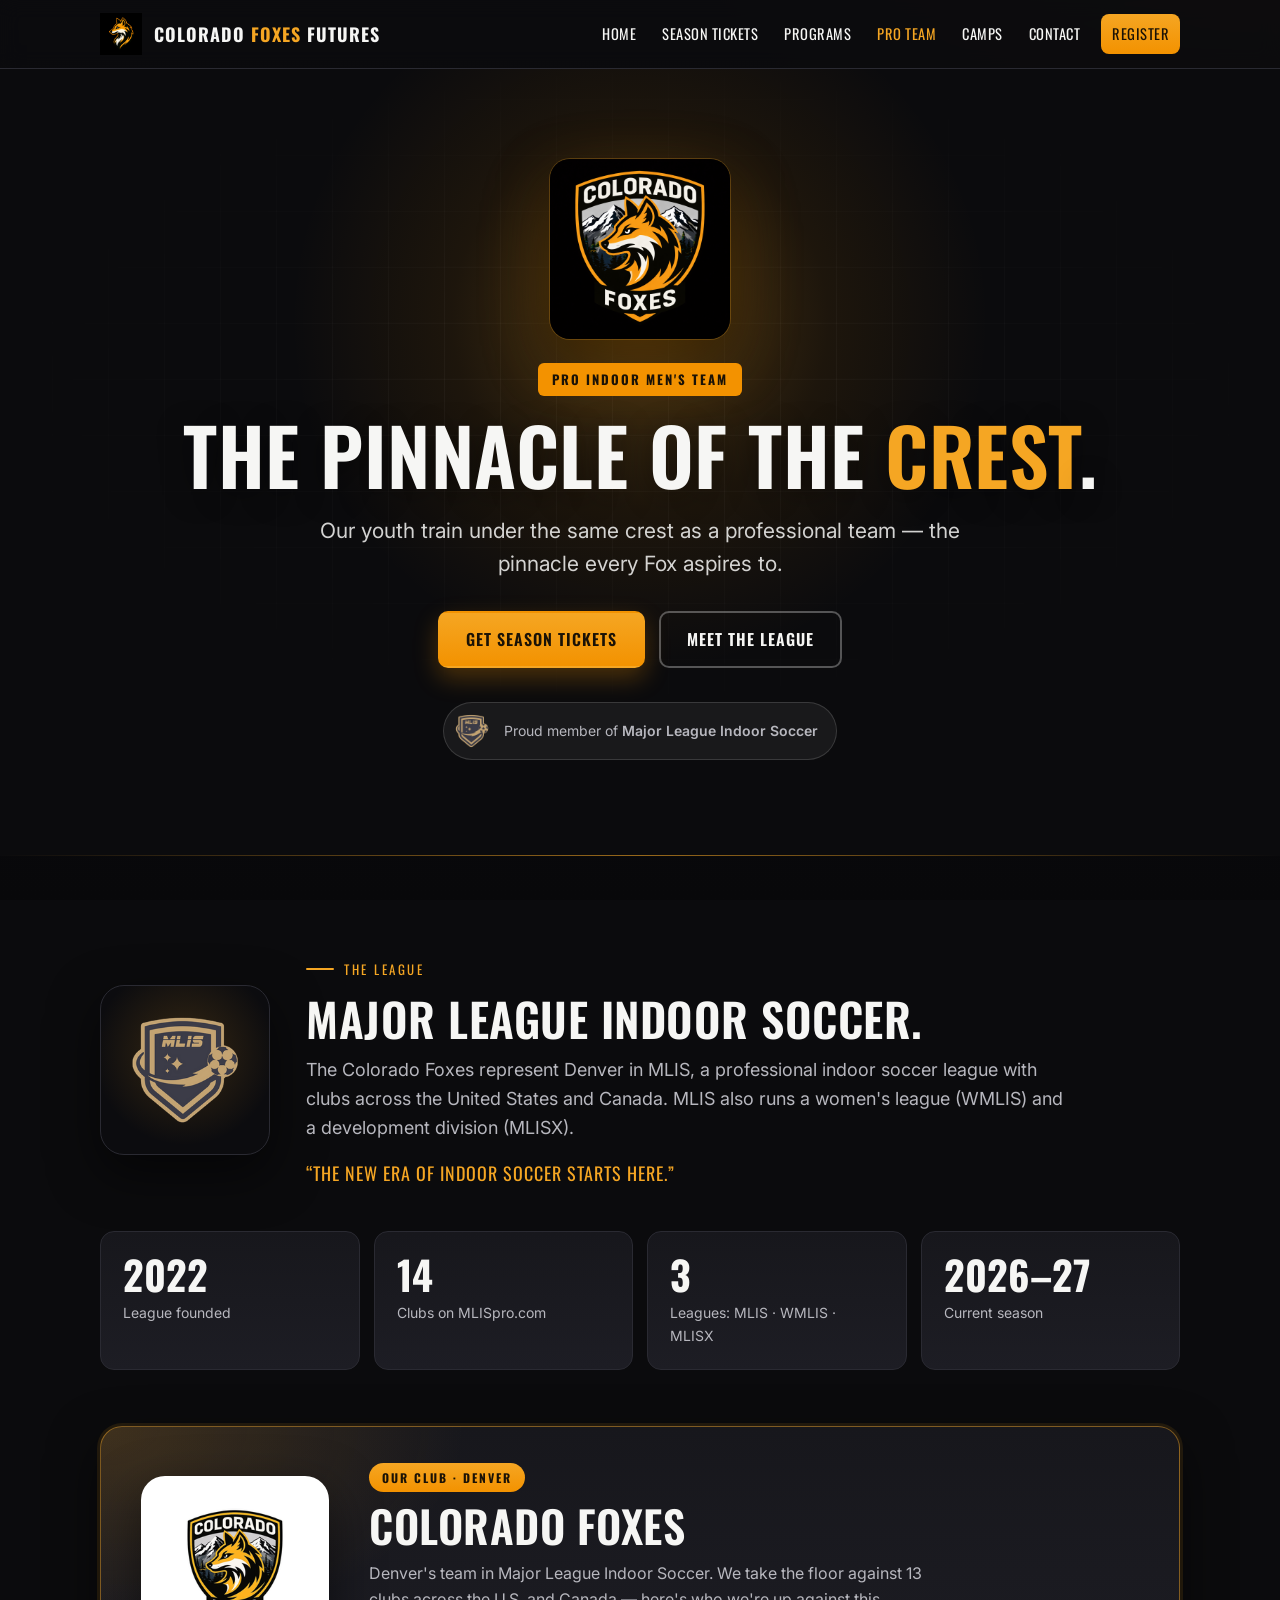
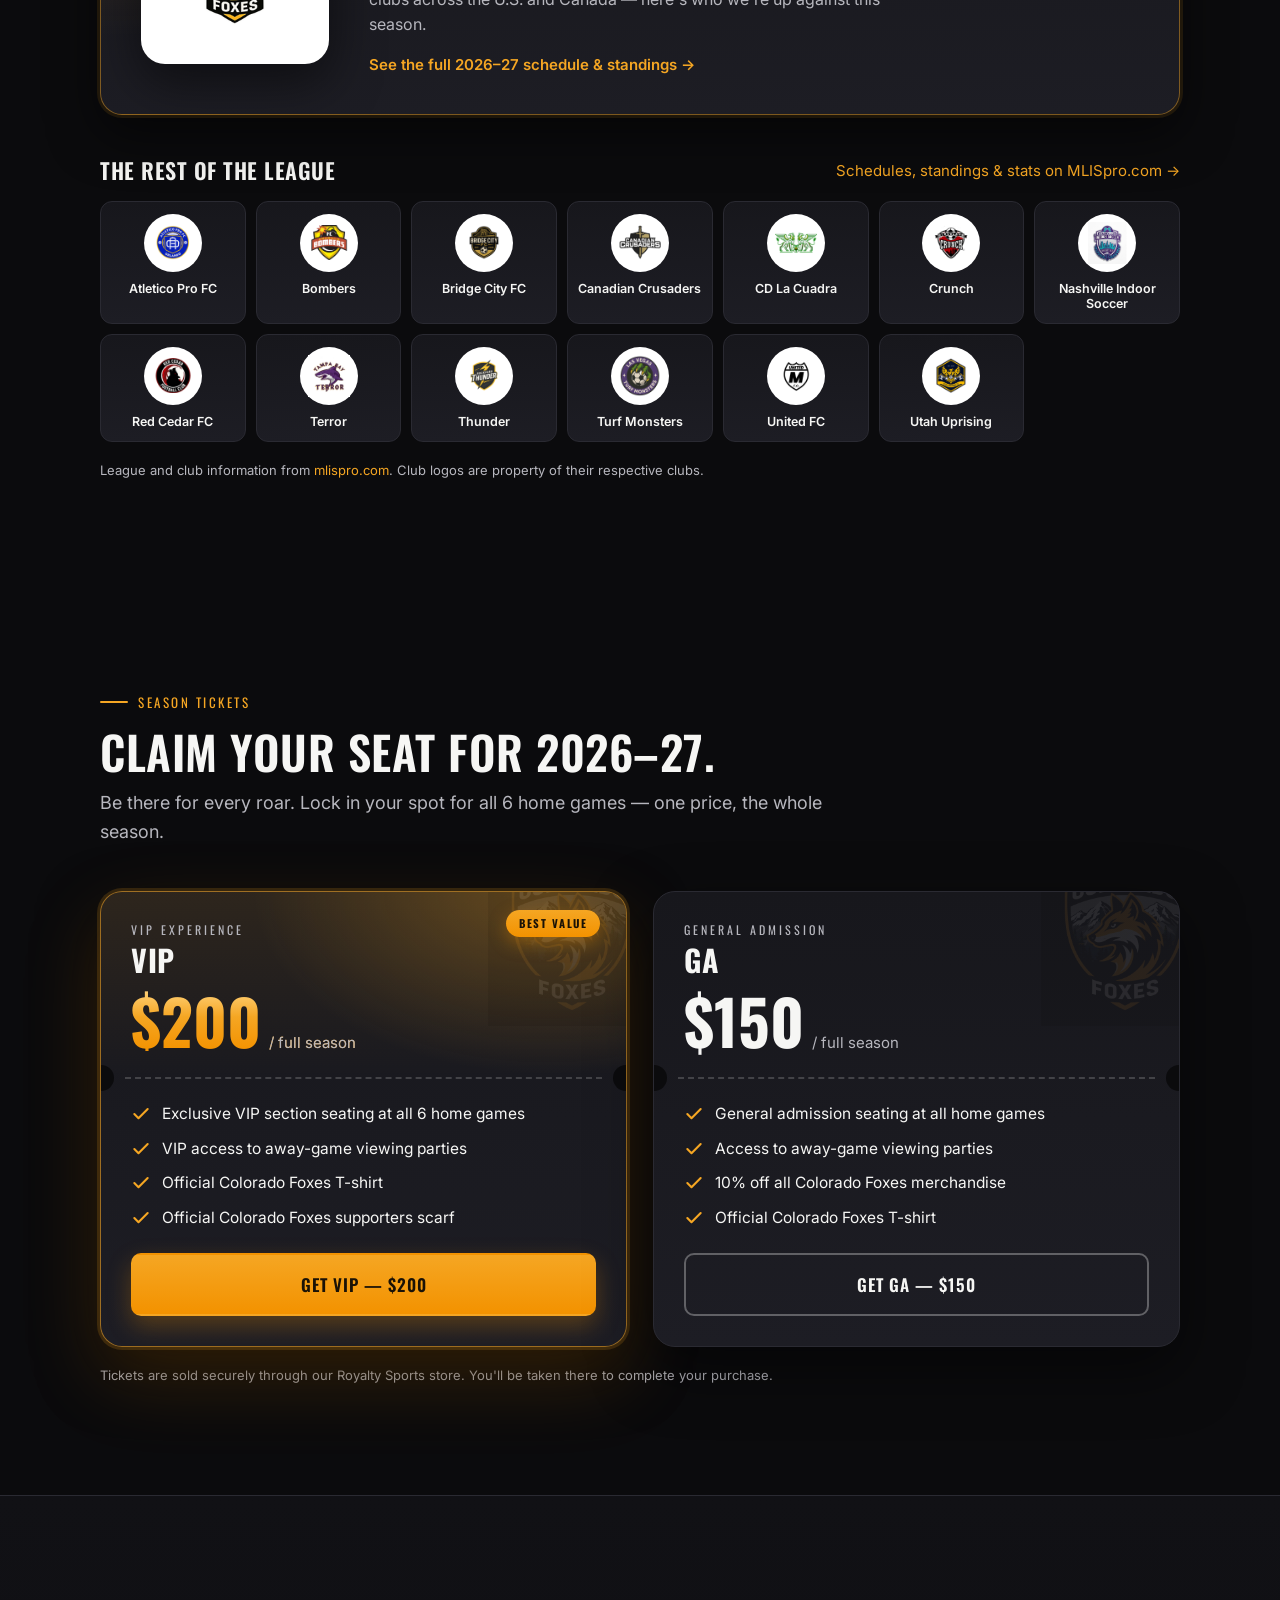
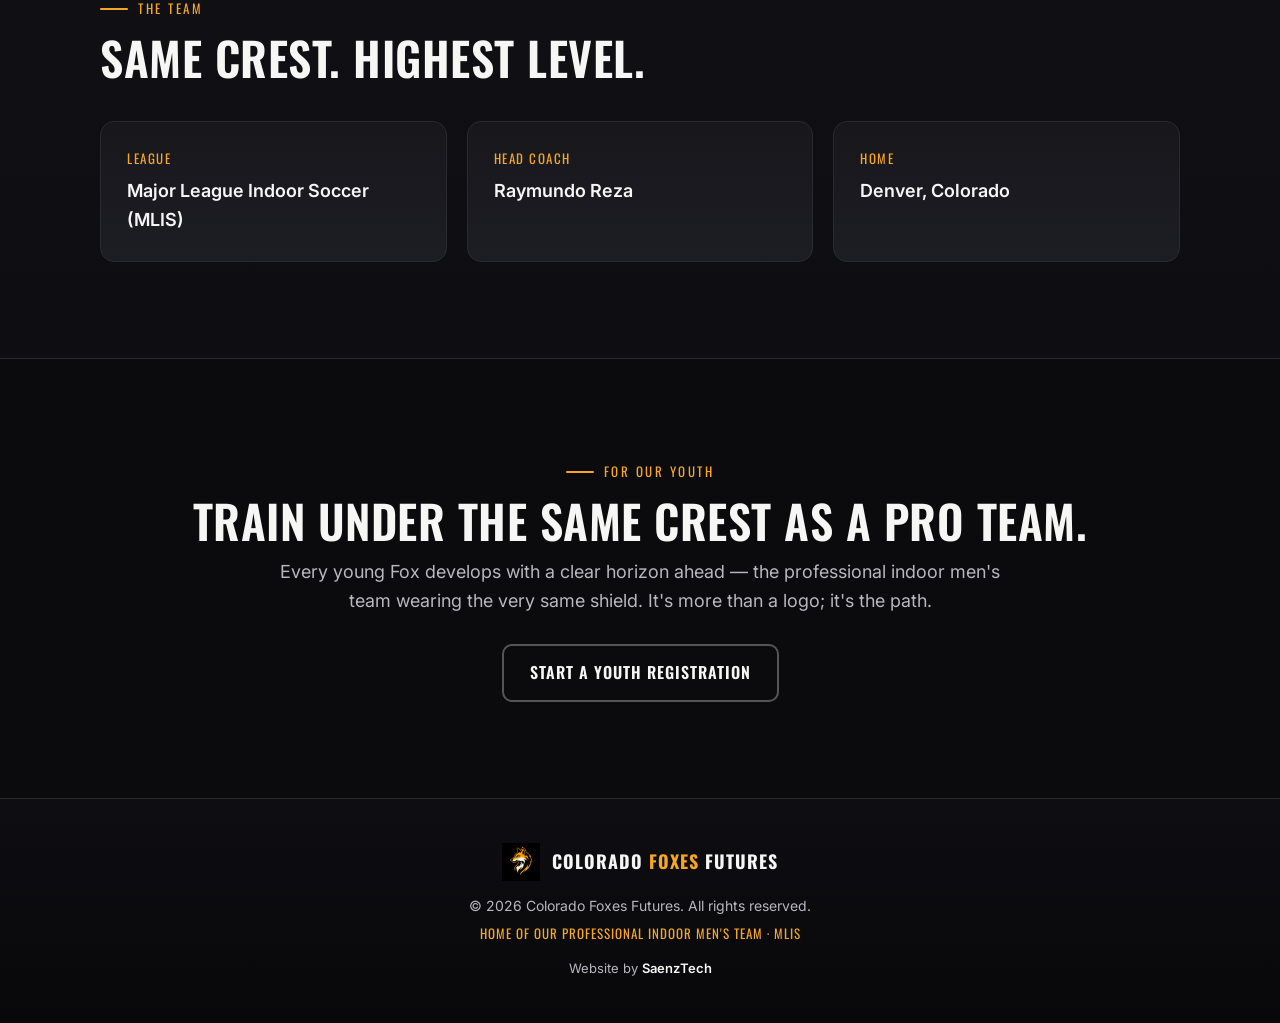
==== commit 412bc4e8: "Unify and fix the nav across both pages Both pages now share one nav (Home · Season Tickets · Progra" ====
--- a/pro.html
+++ b/pro.html
@@ -70,15 +70,15 @@
        ============================================================ */
     header.nav{position:sticky;top:0;z-index:100;background:rgba(11,11,13,.86);
       backdrop-filter:blur(10px);border-bottom:1px solid var(--line);}
-    .nav-inner{display:flex;align-items:center;justify-content:space-between;height:68px;}
-    .brand{display:flex;align-items:center;gap:12px;min-width:0;}
-    .brand img{height:42px;width:42px;object-fit:contain;}
+    .nav-inner{display:flex;align-items:center;justify-content:space-between;gap:20px;height:68px;}
+    .brand{display:flex;align-items:center;gap:12px;min-width:0;flex-shrink:0;}
+    .brand img{height:42px;width:42px;object-fit:contain;flex-shrink:0;}
     .brand .wordmark{font-family:"Oswald",sans-serif;text-transform:uppercase;font-weight:700;
       letter-spacing:1px;font-size:18px;color:var(--white);white-space:nowrap;}
     .brand .wordmark span{color:var(--orange);}
-    nav.links{display:flex;align-items:center;gap:8px;}
+    nav.links{display:flex;align-items:center;gap:4px;flex-wrap:nowrap;}
     nav.links a{color:var(--white);font-family:"Oswald",sans-serif;text-transform:uppercase;
-      letter-spacing:1px;font-size:15px;padding:8px 12px;border-radius:8px;}
+      letter-spacing:.5px;font-size:14.5px;padding:8px 11px;border-radius:8px;white-space:nowrap;}
     nav.links a:hover{color:var(--orange);text-decoration:none;background:rgba(255,255,255,.04);}
     nav.links a.active{color:var(--orange);}
     nav.links a.nav-cta{background:linear-gradient(180deg,var(--orange),var(--orange-deep));
@@ -86,15 +86,14 @@
     nav.links a.nav-cta:hover{color:#1a1206;}
     .menu-btn{display:none;background:transparent;border:1px solid var(--line);color:var(--white);
       border-radius:8px;padding:8px 12px;cursor:pointer;font-size:20px;line-height:1;}
-    @media (max-width:880px){
+    @media (max-width:1024px){
       nav.links{position:absolute;top:68px;left:0;right:0;flex-direction:column;align-items:stretch;
         gap:0;background:var(--near-black);border-bottom:1px solid var(--line);
         padding:8px 12px 16px;display:none;}
       nav.links.open{display:flex;}
-      nav.links a{padding:14px 10px;border-bottom:1px solid var(--line);border-radius:0;}
+      nav.links a{padding:14px 10px;border-bottom:1px solid var(--line);border-radius:0;font-size:16px;letter-spacing:1px;}
       nav.links a.nav-cta{margin:10px 0 0;text-align:center;border-radius:8px;}
       .menu-btn{display:inline-block;}
-      .brand .wordmark{font-size:16px;white-space:normal;}
     }
 
     /* ============================================================
@@ -334,11 +333,12 @@
       <button class="menu-btn" id="menuBtn" aria-label="Toggle menu" aria-expanded="false">&#9776;</button>
       <nav class="links" id="navLinks">
         <a href="index.html">Home</a>
+        <a href="#tickets">Season Tickets</a>
+        <a href="index.html#programs">Programs</a>
         <a href="pro.html" class="active">Pro Team</a>
-        <a href="#league">The League</a>
-        <a href="#tickets">Season Tickets</a>
+        <a href="index.html#camps">Camps</a>
         <a href="index.html#contact">Contact</a>
-        <a href="index.html#register" class="nav-cta">Youth Register</a>
+        <a href="index.html#register" class="nav-cta">Register</a>
       </nav>
     </div>
   </header>
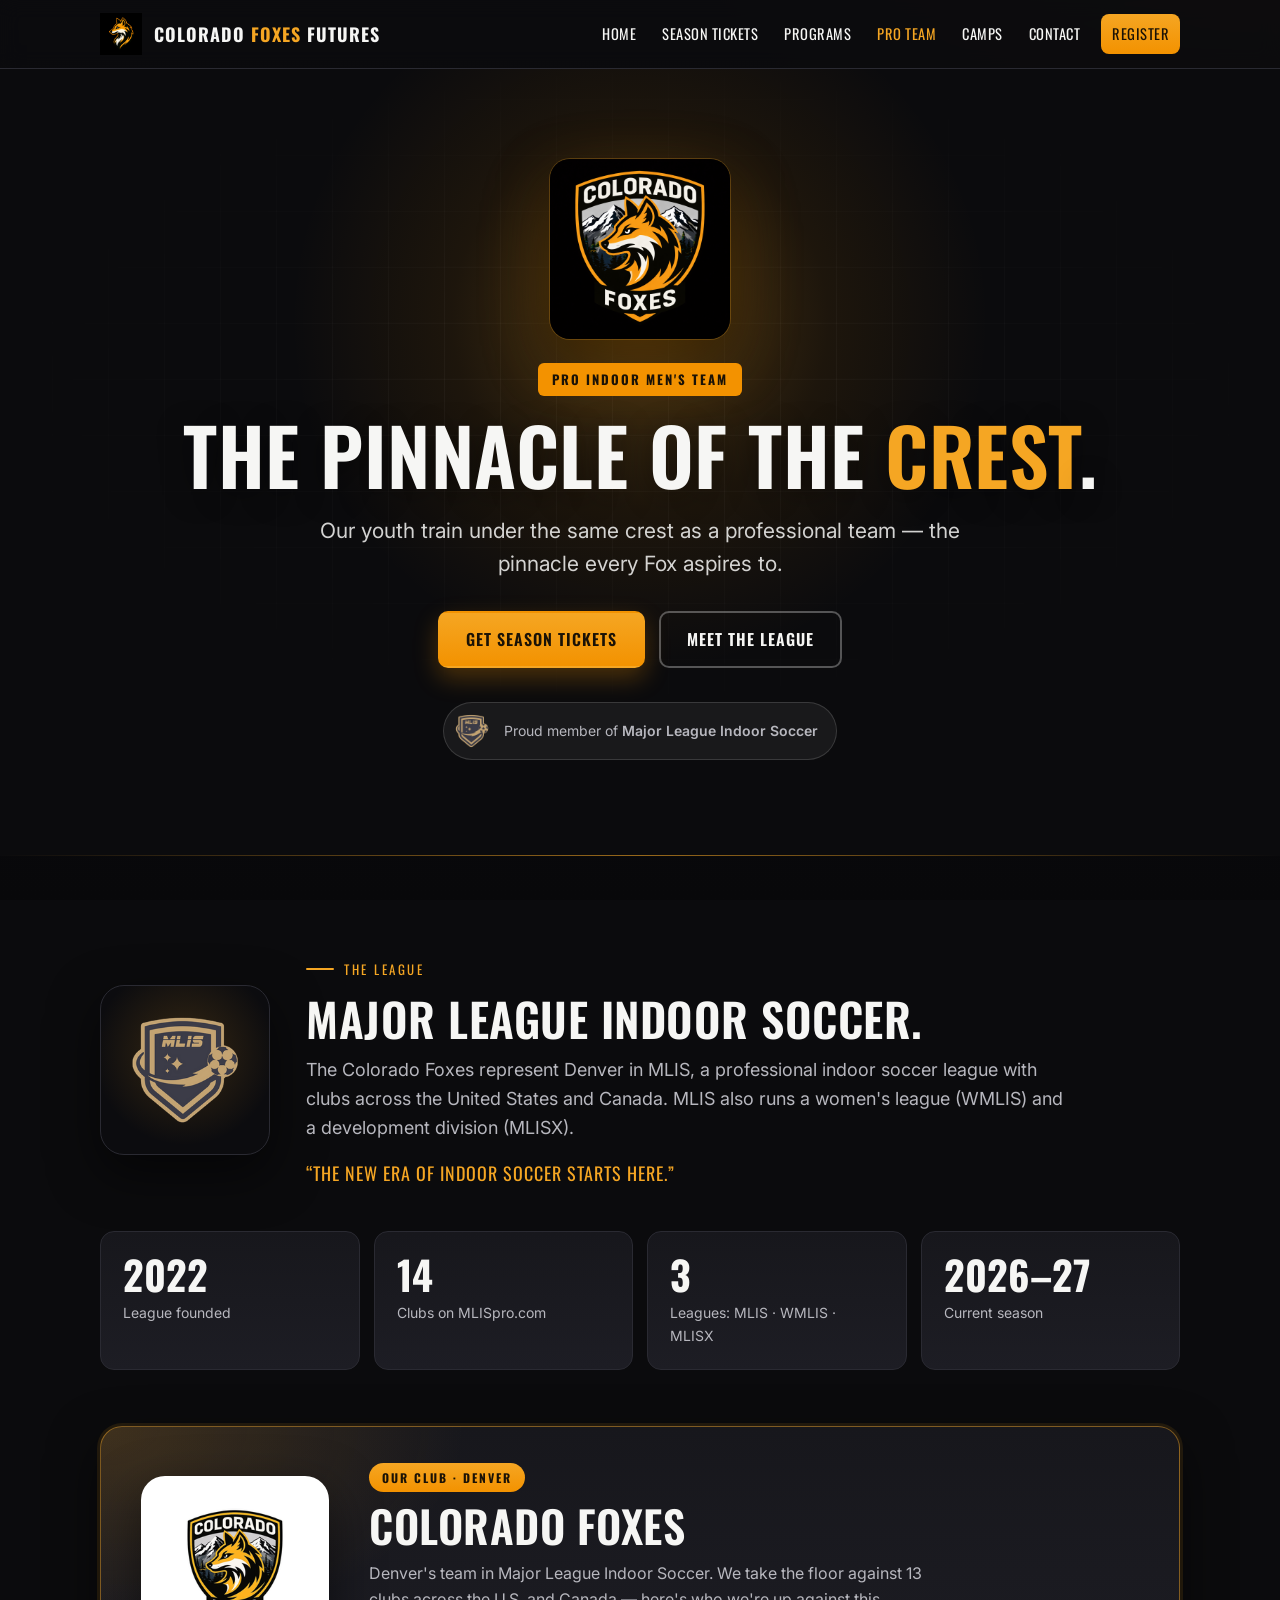
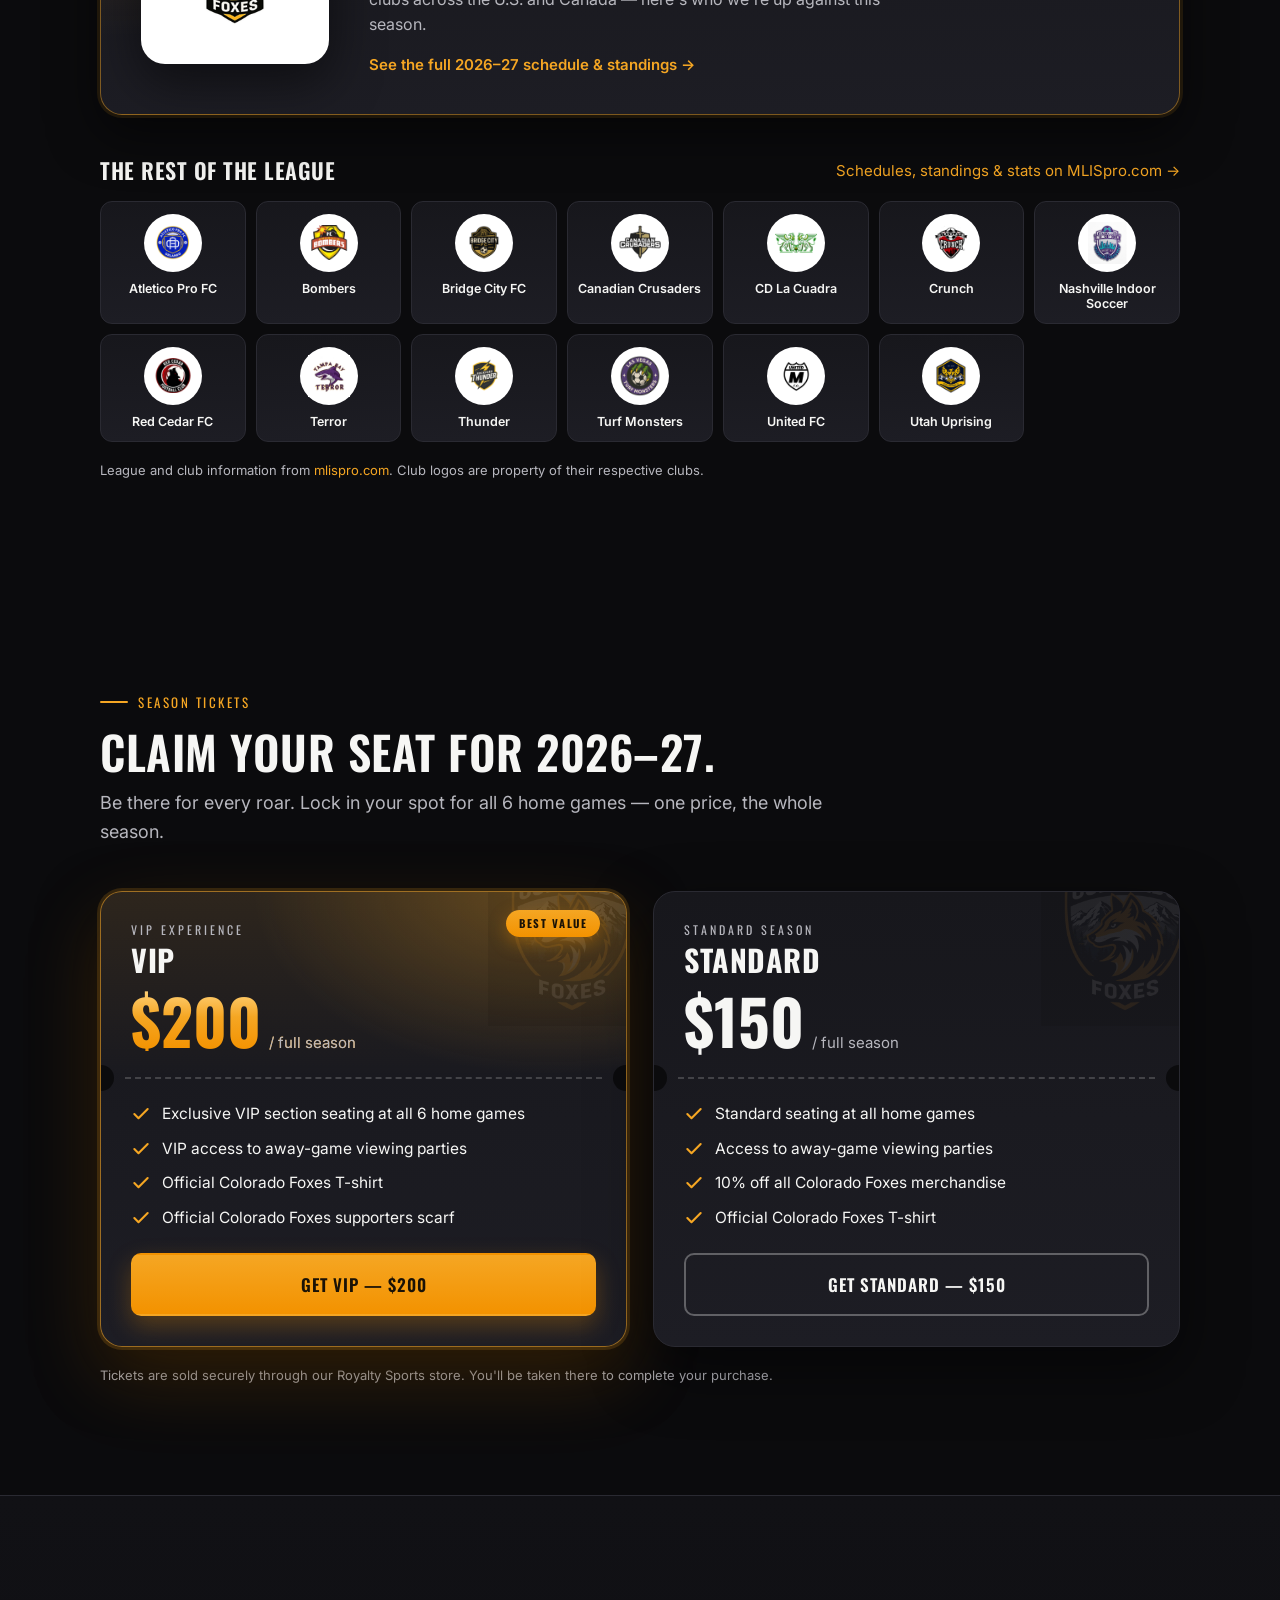
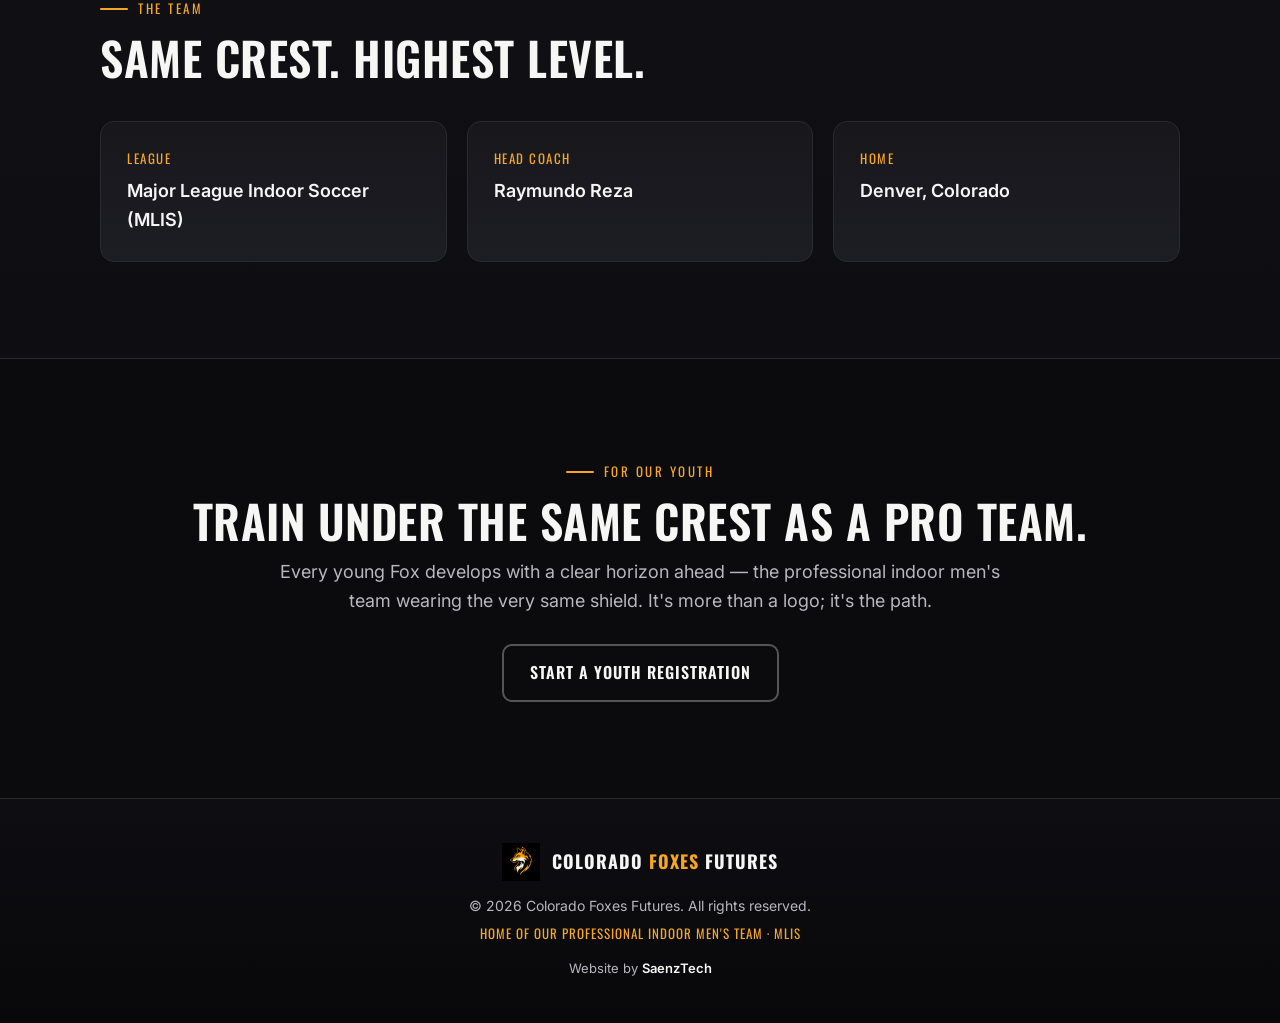
==== commit 970b41d1: "Rename GA season ticket to Standard Relabel the second tier from "GA Season Ticket" to "Standard Sea" ====
--- a/pro.html
+++ b/pro.html
@@ -503,11 +503,11 @@
         payUrl: "https://royaltysports.org/products/vip-season-ticket"
       },
       {
-        name: "GA Season Ticket",
+        name: "Standard Season Ticket",
         price: "$150",
         featured: false,
         perks: [
-          "General admission seating at all home games",
+          "Standard seating at all home games",
           "Access to away-game viewing parties",
           "10% off all Colorado Foxes merchandise",
           "Official Colorado Foxes T-shirt"
@@ -563,7 +563,7 @@
       <div class="ticket-tier${tk.featured ? " featured" : ""}">
         ${tk.featured ? '<span class="tt-badge">Best value</span>' : ''}
         <div class="tt-head">
-          <span class="tt-kicker">${tk.featured ? "VIP Experience" : "General Admission"}</span>
+          <span class="tt-kicker">${tk.featured ? "VIP Experience" : "Standard Season"}</span>
           <div class="tt-name">${short}</div>
           <div class="tt-price">${tk.price}<small>/ full season</small></div>
         </div>
